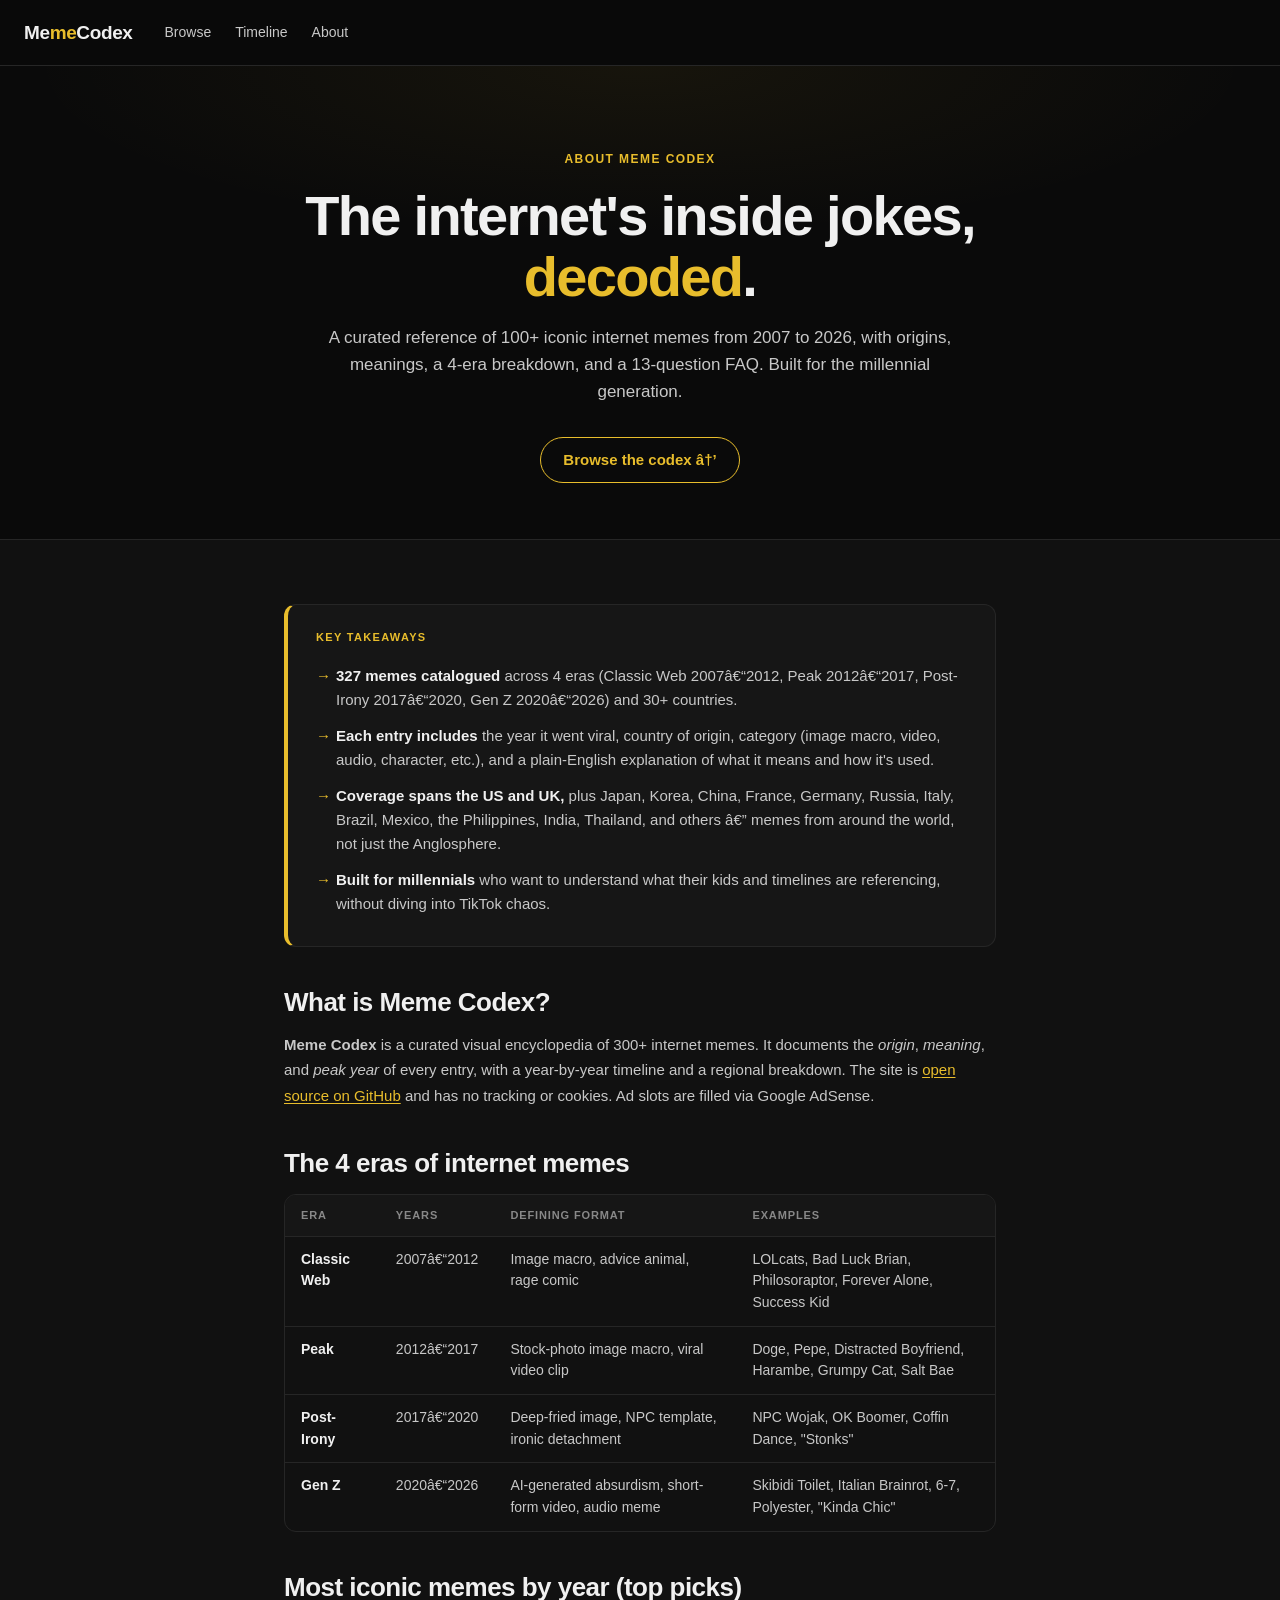
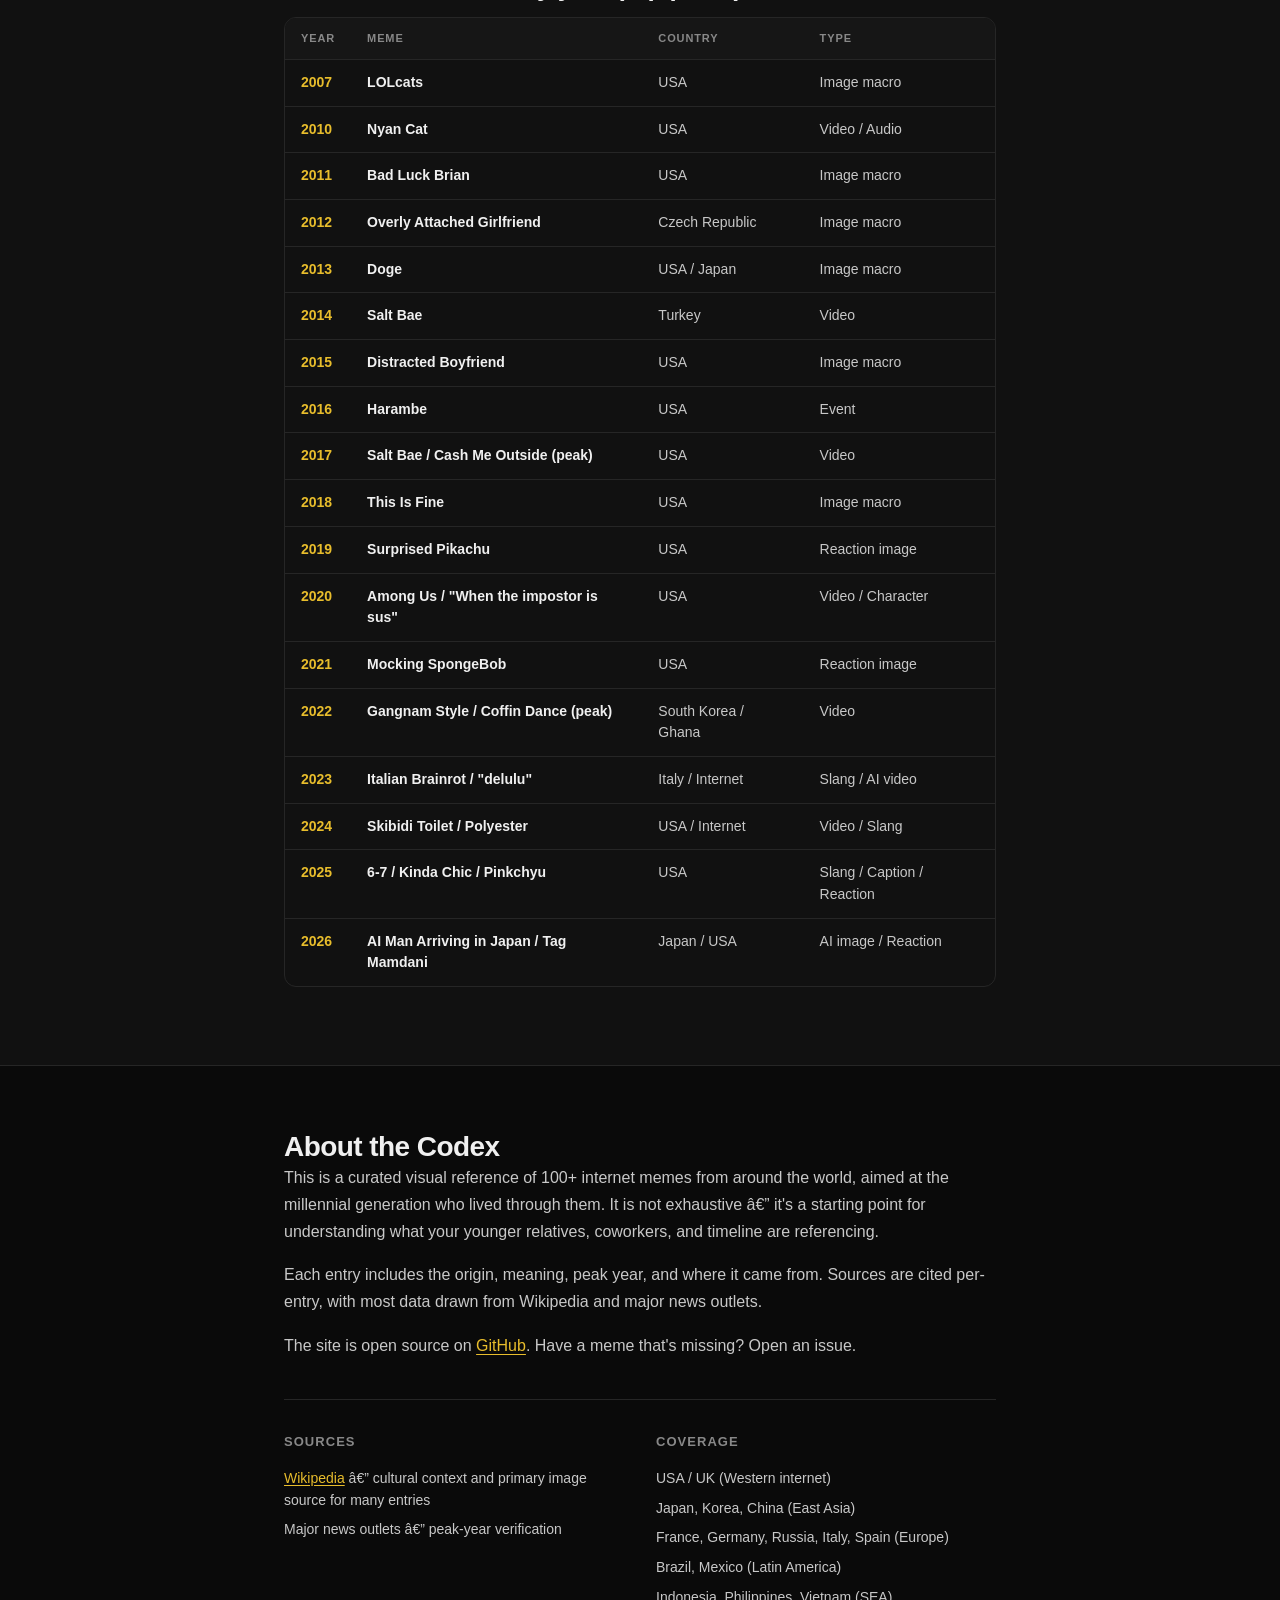
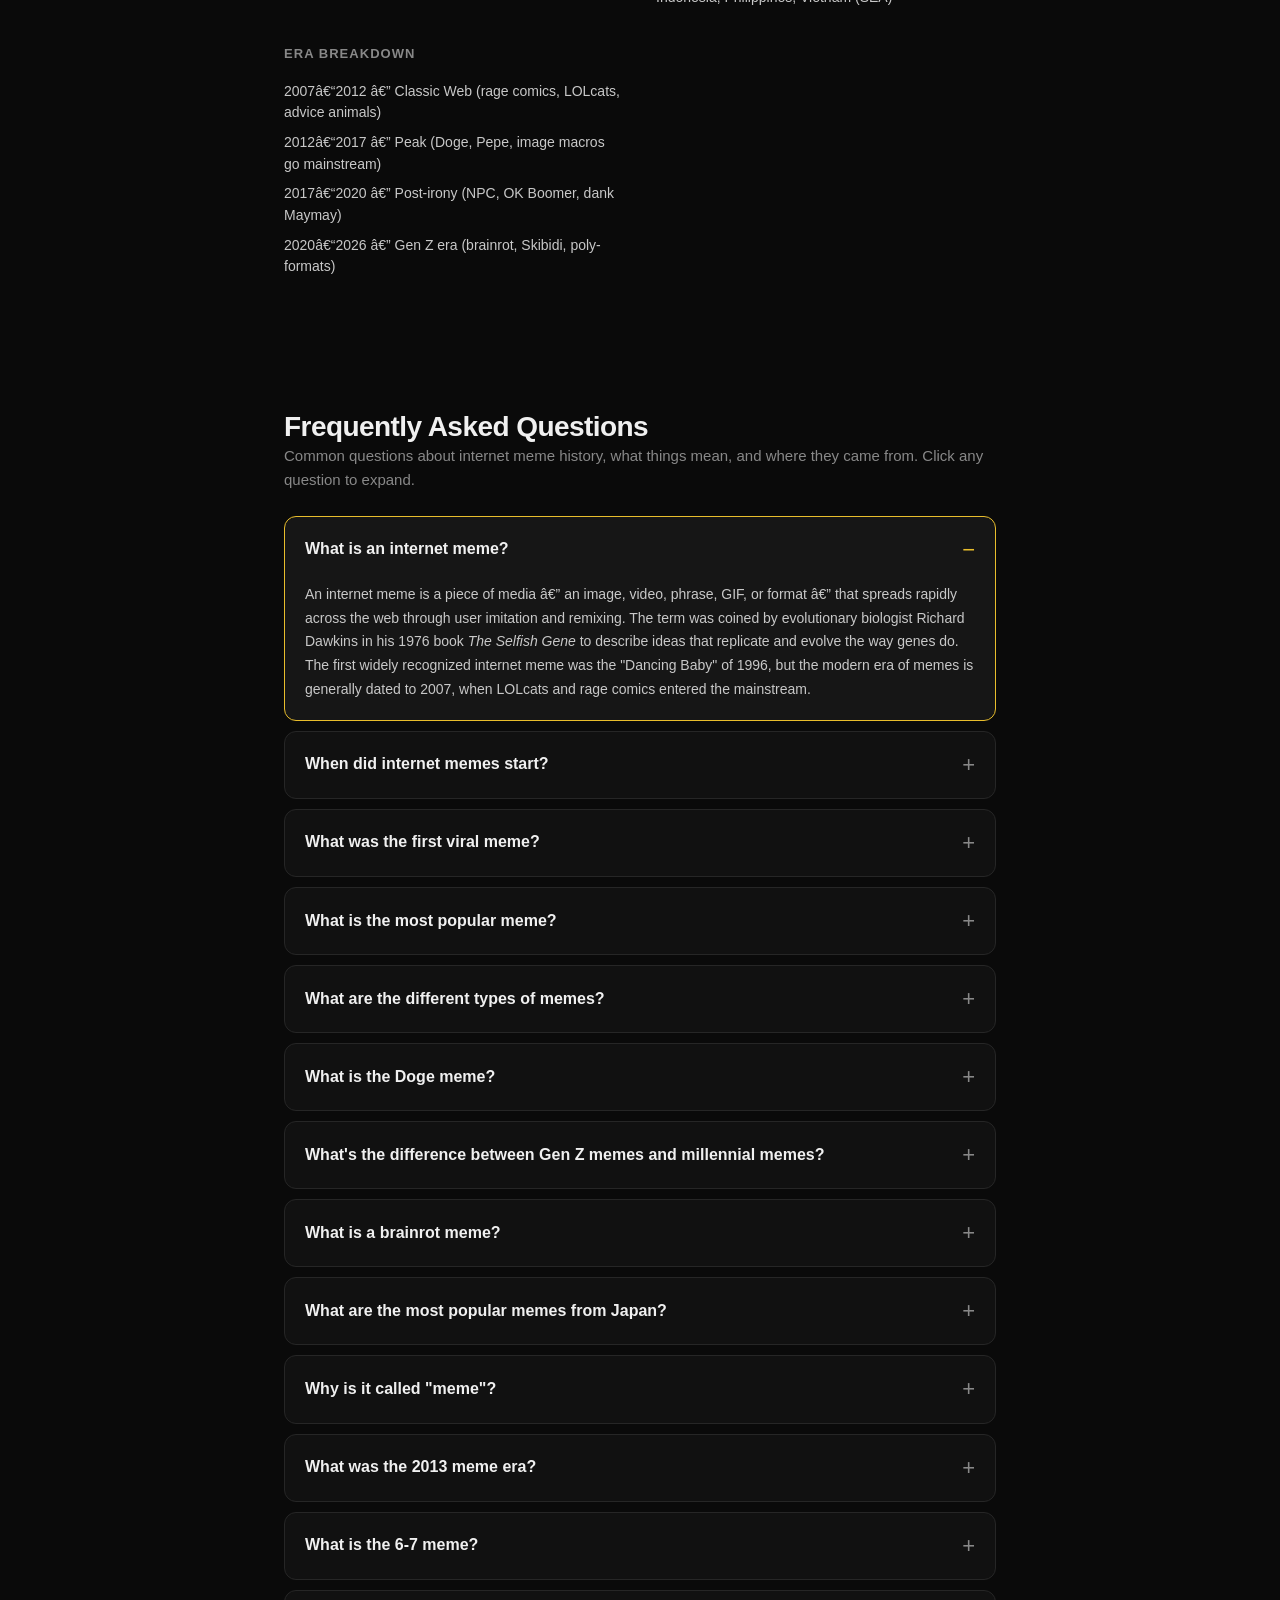
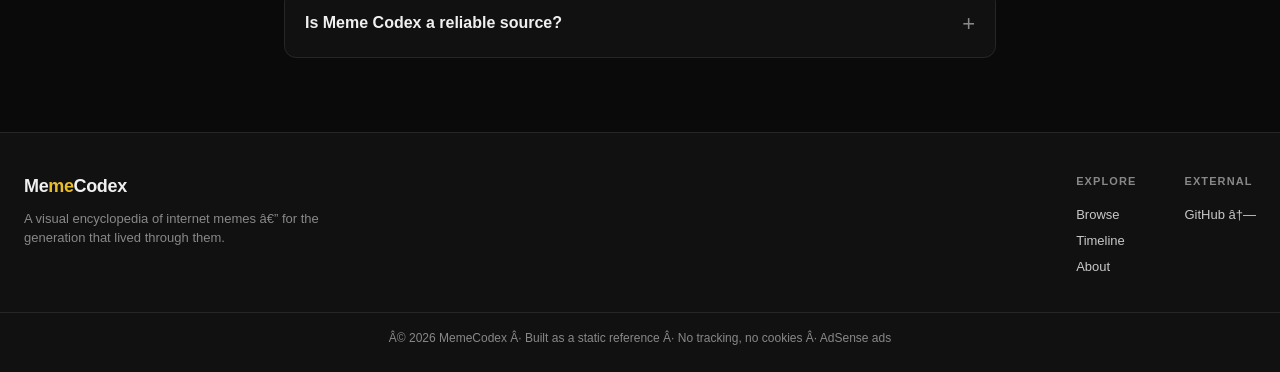
==== about.html @ afa20994 "feat(ads): add AdSense ads.txt and meta tag (pub-7628709998264706); update no-ads copy" ====
﻿<!DOCTYPE html>
<html lang="en">
<head>
  <meta charset="UTF-8">
  <meta name="viewport" content="width=device-width, initial-scale=1.0">
  <title>About Meme Codex â€” Internet Meme Encyclopedia, Sources, Coverage &amp; FAQ</title>
  <meta name="description" content="About Meme Codex: a curated reference of 100+ iconic internet memes from 2007 to 2026, with origins, meanings, a 4-era breakdown, year-by-year timeline, and a 13-question FAQ. Sources, coverage, and editorial process.">
  <meta name="keywords" content="meme encyclopedia, meme codex about, internet meme history, meme sources, meme coverage, list of memes, viral memes timeline">
  <meta name="author" content="Meme Codex">
  <meta name="robots" content="index, follow, max-image-preview:large">
  <meta name="google-adsense-account" content="ca-pub-7628709998264706">
  <link rel="canonical" href="https://getquickfire.com/about.html">
  <meta name="theme-color" content="#0a0a0a">

  <!-- Open Graph -->
  <meta property="og:type" content="article">
  <meta property="og:site_name" content="Meme Codex">
  <meta property="og:title" content="About Meme Codex â€” Internet Meme Encyclopedia">
  <meta property="og:description" content="100+ iconic internet memes from around the world, with origins, meanings, and a timeline from 2007 to 2026.">
  <meta property="og:url" content="https://getquickfire.com/about.html">
  <meta property="og:image" content="https://getquickfire.com/og-image.svg">

  <!-- Twitter Card -->
  <meta name="twitter:card" content="summary_large_image">
  <meta name="twitter:title" content="About Meme Codex â€” Internet Meme Encyclopedia">
  <meta name="twitter:description" content="100+ iconic internet memes, with origins, meanings, and a 4-era timeline. Sources, coverage, FAQ.">
  <meta name="twitter:image" content="https://getquickfire.com/og-image.svg">

  <!-- JSON-LD Schema: FAQPage -->
  <script type="application/ld+json">
  {
    "@context": "https://schema.org",
    "@type": "FAQPage",
    "mainEntity": [
      {
        "@type": "Question",
        "name": "What is an internet meme?",
        "acceptedAnswer": {
          "@type": "Answer",
          "text": "An internet meme is a piece of media â€” an image, video, phrase, GIF, or format â€” that spreads rapidly across the web through user imitation and remixing. The term was coined by evolutionary biologist Richard Dawkins in his 1976 book The Selfish Gene to describe ideas that replicate and evolve the way genes do. The first widely recognized internet meme was the 'Dancing Baby' of 1996, but the modern era of memes is generally dated to 2007, when LOLcats and rage comics entered the mainstream."
        }
      },
      {
        "@type": "Question",
        "name": "When did internet memes start?",
        "acceptedAnswer": {
          "@type": "Answer",
          "text": "Internet memes in their modern form date to 2007, when sites like 4chan, Something Awful, and early Reddit popularized image macros like LOLcats, advice animals, and rage comics. Earlier proto-memes include the 'Dancing Baby' (1996) and the Hampster Dance (1998). The cultural phenomenon grew steadily through the 2010s and exploded with the rise of TikTok in 2020."
        }
      },
      {
        "@type": "Question",
        "name": "What was the first viral meme?",
        "acceptedAnswer": {
          "@type": "Answer",
          "text": "The first widely recognized internet meme was the 'Dancing Baby' (also called 'Baby Cha-Cha'), a 3D-rendered animation of a diaper-clad infant that circulated via email in 1996. The first text-based image macro format to go mainstream was LOLcats in 2007, popularized by the blog I Can Has Cheezburger."
        }
      },
      {
        "@type": "Question",
        "name": "What is the most popular meme?",
        "acceptedAnswer": {
          "@type": "Answer",
          "text": "By most measures, the most popular meme of all time is the Doge meme â€” a Shiba Inu photo overlaid with Comic Sans words like 'wow', 'much', and 'very.' It originated on Tumblr in 2010, became mainstream in 2013, and by 2020 had generated billions of impressions. Other top contenders include Pepe the Frog, Distracted Boyfriend, and Rickroll."
        }
      },
      {
        "@type": "Question",
        "name": "What are the different types of memes?",
        "acceptedAnswer": {
          "@type": "Answer",
          "text": "Memes fall into roughly nine types: image macros (Doge, Distracted Boyfriend), reaction GIFs (used in chat to react), video formats (Harlem Shake, Coffin Dance), audio memes (Rickroll, sound bites), characters (Pepe, Grumpy Cat, Wojak), templates (Expanding Brain, Drake format), events (Harambe, left shark), copypasta (text-only), and slang (delulu, rizz, 6-7)."
        }
      },
      {
        "@type": "Question",
        "name": "What is the Doge meme?",
        "acceptedAnswer": {
          "@type": "Answer",
          "text": "Doge is a meme based on a 2010 photograph of a Shiba Inu dog named Kabosu, captioned with Comic Sans words in broken English like 'wow', 'much amaze', and 'very concern.' The format went viral on Tumblr and Reddit in 2013. In 2013, the Dogecoin cryptocurrency was launched as a parody using the same dog, which itself became a phenomenon."
        }
      },
      {
        "@type": "Question",
        "name": "What's the difference between Gen Z memes and millennial memes?",
        "acceptedAnswer": {
          "@type": "Answer",
          "text": "Millennial memes (2007-2017) typically relied on image macros with text overlays and clear punchlines, like Bad Luck Brian or First World Problems. Gen Z memes (2020-present) lean toward absurdist, self-referential, AI-generated, and audio-driven formats â€” Italian Brainrot, Skibidi Toilet, poly-formats, and slang like '6-7' and 'delulu'. Gen Z memes often work as in-group signals whose meaning is opaque to outsiders."
        }
      },
      {
        "@type": "Question",
        "name": "What is a brainrot meme?",
        "acceptedAnswer": {
          "@type": "Answer",
          "text": "Brainrot is a term from the 2020s describing memes that are deliberately nonsensical, surreal, or absurd â€” like watching content that 'rots your brain.' The genre includes Italian Brainrot (Tralalero Tralala, Bombardino Crocodilo, Ballerina Cappuccina), Skibidi Toilet, and AI-generated characters like Lupa Zalupa. Brainrot is the dominant Gen Z meme aesthetic of 2024-2026."
        }
      },
      {
        "@type": "Question",
        "name": "What are the most popular memes from Japan?",
        "acceptedAnswer": {
          "@type": "Answer",
          "text": "Major Japanese internet memes include the Yakuza Group Photo (a posed 'we just got out of a meeting' stock image used in 4chan edits), Vocaloid clips like Ievan Polkka and Bad Apple, the 'nani sore' / Japanese 'Why?' reaction, the kawaii metal aesthetic (Babymetal), the Nettaigyo / goldfish song, and the Iya sigh. Japan is also where 2ch (2channel) culture originated, which gave the world much of the early meme vocabulary."
        }
      },
      {
        "@type": "Question",
        "name": "Why is it called 'meme'?",
        "acceptedAnswer": {
          "@type": "Answer",
          "text": "The word 'meme' was coined by evolutionary biologist Richard Dawkins in his 1976 book The Selfish Gene. He coined it as a shortening of the Greek word 'mimeme' (meaning 'imitated thing') to describe cultural ideas that replicate and evolve the way genes do. The word was later applied to internet phenomena in the 1990s by Mike Godwin, and entered mainstream usage after 2007."
        }
      },
      {
        "@type": "Question",
        "name": "What was the 2013 meme era?",
        "acceptedAnswer": {
          "@type": "Answer",
          "text": "2013 was a peak year for internet memes, marking the explosion of the Doge meme, the first viral use of Harlem Shake, the rise of Grumpy Cat, and the introduction of Vine. The 'Peak' era (2012-2017) is generally considered the high-water mark of image-macro culture, before TikTok-era video and short-form audio memes took over."
        }
      },
      {
        "@type": "Question",
        "name": "What is the 6-7 meme?",
        "acceptedAnswer": {
          "@type": "Answer",
          "text": "6-7 (also written 'six seven') is a 2025 Gen Z meme that originated from the song 'Doot Doot (6 7)' by rapper Skrilla and was popularized by LaMelo Ball edits. The phrase has no literal meaning â€” it functions as a shibboleth or in-group signal, and was named by Cambridge Dictionary as one of 6,000 new words added in 2025."
        }
      }
    ]
  }
  </script>

  <link rel="icon" type="image/svg+xml" href="data:image/svg+xml;utf8,<svg xmlns='http://www.w3.org/2000/svg' viewBox='0 0 100 100'><rect width='100' height='100' fill='%230a0a0a'/><text x='50' y='65' font-size='60' text-anchor='middle' fill='%23E8BD2C' font-family='system-ui' font-weight='700'>M</text></svg>">
  <link rel="preconnect" href="https://i.kym-cdn.com" crossorigin>
  <link rel="preconnect" href="https://upload.wikimedia.org" crossorigin>
  <link rel="stylesheet" href="style.css">
</head>
<body>

<!-- ============ HEADER ============ -->
<header class="site-header">
  <div class="header-inner">
    <a href="index.html" class="logo" aria-label="Meme Codex home">
      <span>Me<span class="accent">me</span>Codex</span>
    </a>

    <nav class="primary-nav" aria-label="Primary">
      <a href="index.html#grid" class="nav-link">Browse</a>
      <a href="index.html#timeline" class="nav-link">Timeline</a>
      <a href="about.html" class="nav-link">About</a>
    </nav>

    <div class="header-search" style="visibility:hidden">
      <svg class="search-icon" viewBox="0 0 24 24" fill="none" stroke="currentColor" stroke-width="2" stroke-linecap="round" stroke-linejoin="round" aria-hidden="true">
        <circle cx="11" cy="11" r="8"></circle>
        <path d="m21 21-4.34-4.34"></path>
      </svg>
      <input type="search" placeholder="Search 100+ memesâ€¦" disabled aria-label="Search memes">
    </div>
  </div>
</header>

<!-- ============ PAGE HERO ============ -->
<section class="page-hero">
  <div class="section-inner narrow">
    <span class="eyebrow">About Meme Codex</span>
    <h1 class="page-title">The internet's inside jokes, <span class="accent">decoded</span>.</h1>
    <p class="page-sub">A curated reference of 100+ iconic internet memes from 2007 to 2026, with origins, meanings, a 4-era breakdown, and a 13-question FAQ. Built for the millennial generation.</p>
    <a href="index.html" class="page-cta">Browse the codex â†’</a>
  </div>
</section>

<!-- ============ TL;DR ============ -->
<section class="seo-intro">
  <div class="section-inner narrow">
    <div class="tldr-box" role="note" aria-label="Key takeaways">
      <span class="tldr-label">Key Takeaways</span>
      <ul class="tldr-list">
        <li><strong>327 memes catalogued</strong> across 4 eras (Classic Web 2007â€“2012, Peak 2012â€“2017, Post-Irony 2017â€“2020, Gen Z 2020â€“2026) and 30+ countries.</li>
        <li><strong>Each entry includes</strong> the year it went viral, country of origin, category (image macro, video, audio, character, etc.), and a plain-English explanation of what it means and how it's used.</li>
        <li><strong>Coverage spans the US and UK,</strong> plus Japan, Korea, China, France, Germany, Russia, Italy, Brazil, Mexico, the Philippines, India, Thailand, and others â€” memes from around the world, not just the Anglosphere.</li>
        <li><strong>Built for millennials</strong> who want to understand what their kids and timelines are referencing, without diving into TikTok chaos.</li>
      </ul>
    </div>

    <h2 class="seo-h2">What is Meme Codex?</h2>
    <p><strong>Meme Codex</strong> is a curated visual encyclopedia of 300+ internet memes. It documents the <em>origin</em>, <em>meaning</em>, and <em>peak year</em> of every entry, with a year-by-year timeline and a regional breakdown. The site is <a href="https://github.com/zuttohimadakara-art/meme-codex" target="_blank" rel="noopener">open source on GitHub</a> and has no tracking or cookies. Ad slots are filled via Google AdSense.</p>

    <h2 class="seo-h2">The 4 eras of internet memes</h2>
    <div class="era-table-wrap">
    <table class="era-table">
      <thead>
        <tr><th>Era</th><th>Years</th><th>Defining format</th><th>Examples</th></tr>
      </thead>
      <tbody>
        <tr>
          <td><strong>Classic Web</strong></td>
          <td>2007â€“2012</td>
          <td>Image macro, advice animal, rage comic</td>
          <td>LOLcats, Bad Luck Brian, Philosoraptor, Forever Alone, Success Kid</td>
        </tr>
        <tr>
          <td><strong>Peak</strong></td>
          <td>2012â€“2017</td>
          <td>Stock-photo image macro, viral video clip</td>
          <td>Doge, Pepe, Distracted Boyfriend, Harambe, Grumpy Cat, Salt Bae</td>
        </tr>
        <tr>
          <td><strong>Post-Irony</strong></td>
          <td>2017â€“2020</td>
          <td>Deep-fried image, NPC template, ironic detachment</td>
          <td>NPC Wojak, OK Boomer, Coffin Dance, "Stonks"</td>
        </tr>
        <tr>
          <td><strong>Gen Z</strong></td>
          <td>2020â€“2026</td>
          <td>AI-generated absurdism, short-form video, audio meme</td>
          <td>Skibidi Toilet, Italian Brainrot, 6-7, Polyester, "Kinda Chic"</td>
        </tr>
      </tbody>
    </table>
    </div>

    <h2 class="seo-h2">Most iconic memes by year (top picks)</h2>
    <div class="year-table-wrap">
    <table class="year-table">
      <thead>
        <tr><th>Year</th><th>Meme</th><th>Country</th><th>Type</th></tr>
      </thead>
      <tbody>
        <tr><td>2007</td><td>LOLcats</td><td>USA</td><td>Image macro</td></tr>
        <tr><td>2010</td><td>Nyan Cat</td><td>USA</td><td>Video / Audio</td></tr>
        <tr><td>2011</td><td>Bad Luck Brian</td><td>USA</td><td>Image macro</td></tr>
        <tr><td>2012</td><td>Overly Attached Girlfriend</td><td>Czech Republic</td><td>Image macro</td></tr>
        <tr><td>2013</td><td>Doge</td><td>USA / Japan</td><td>Image macro</td></tr>
        <tr><td>2014</td><td>Salt Bae</td><td>Turkey</td><td>Video</td></tr>
        <tr><td>2015</td><td>Distracted Boyfriend</td><td>USA</td><td>Image macro</td></tr>
        <tr><td>2016</td><td>Harambe</td><td>USA</td><td>Event</td></tr>
        <tr><td>2017</td><td>Salt Bae / Cash Me Outside (peak)</td><td>USA</td><td>Video</td></tr>
        <tr><td>2018</td><td>This Is Fine</td><td>USA</td><td>Image macro</td></tr>
        <tr><td>2019</td><td>Surprised Pikachu</td><td>USA</td><td>Reaction image</td></tr>
        <tr><td>2020</td><td>Among Us / "When the impostor is sus"</td><td>USA</td><td>Video / Character</td></tr>
        <tr><td>2021</td><td>Mocking SpongeBob</td><td>USA</td><td>Reaction image</td></tr>
        <tr><td>2022</td><td>Gangnam Style / Coffin Dance (peak)</td><td>South Korea / Ghana</td><td>Video</td></tr>
        <tr><td>2023</td><td>Italian Brainrot / "delulu"</td><td>Italy / Internet</td><td>Slang / AI video</td></tr>
        <tr><td>2024</td><td>Skibidi Toilet / Polyester</td><td>USA / Internet</td><td>Video / Slang</td></tr>
        <tr><td>2025</td><td>6-7 / Kinda Chic / Pinkchyu</td><td>USA</td><td>Slang / Caption / Reaction</td></tr>
        <tr><td>2026</td><td>AI Man Arriving in Japan / Tag Mamdani</td><td>Japan / USA</td><td>AI image / Reaction</td></tr>
      </tbody>
    </table>
    </div>
  </div>
</section>

<!-- ============ ABOUT THE CODEX ============ -->
<section class="about-section" id="about">
  <div class="section-inner narrow">
    <h2 class="section-title">About the Codex</h2>
    <p>This is a curated visual reference of 100+ internet memes from around the world, aimed at the millennial generation who lived through them. It is not exhaustive â€” it's a starting point for understanding what your younger relatives, coworkers, and timeline are referencing.</p>
    <p>Each entry includes the origin, meaning, peak year, and where it came from. Sources are cited per-entry, with most data drawn from Wikipedia and major news outlets.</p>
    <p>The site is open source on <a href="https://github.com/zuttohimadakara-art/meme-codex" target="_blank" rel="noopener">GitHub</a>. Have a meme that's missing? Open an issue.</p>

    <div class="about-credits">
      <div class="credit-block">
        <h3>Sources</h3>
        <ul>
          <li><a href="https://en.wikipedia.org" target="_blank" rel="noopener">Wikipedia</a> â€” cultural context and primary image source for many entries</li>
          <li>Major news outlets â€” peak-year verification</li>
        </ul>
      </div>
      <div class="credit-block">
        <h3>Coverage</h3>
        <ul>
          <li>USA / UK (Western internet)</li>
          <li>Japan, Korea, China (East Asia)</li>
          <li>France, Germany, Russia, Italy, Spain (Europe)</li>
          <li>Brazil, Mexico (Latin America)</li>
          <li>Indonesia, Philippines, Vietnam (SEA)</li>
        </ul>
      </div>
      <div class="credit-block">
        <h3>Era breakdown</h3>
        <ul>
          <li>2007â€“2012 â€” Classic Web (rage comics, LOLcats, advice animals)</li>
          <li>2012â€“2017 â€” Peak (Doge, Pepe, image macros go mainstream)</li>
          <li>2017â€“2020 â€” Post-irony (NPC, OK Boomer, dank Maymay)</li>
          <li>2020â€“2026 â€” Gen Z era (brainrot, Skibidi, poly-formats)</li>
        </ul>
      </div>
    </div>
  </div>
</section>

<!-- ============ FAQ (visible) ============ -->
<section class="faq-section" id="faq" aria-labelledby="faqTitle">
  <div class="section-inner narrow">
    <h2 class="section-title" id="faqTitle">Frequently Asked Questions</h2>
    <p class="faq-intro">Common questions about internet meme history, what things mean, and where they came from. Click any question to expand.</p>

    <details class="faq-item" open>
      <summary>What is an internet meme?</summary>
      <p>An internet meme is a piece of media â€” an image, video, phrase, GIF, or format â€” that spreads rapidly across the web through user imitation and remixing. The term was coined by evolutionary biologist Richard Dawkins in his 1976 book <em>The Selfish Gene</em> to describe ideas that replicate and evolve the way genes do. The first widely recognized internet meme was the "Dancing Baby" of 1996, but the modern era of memes is generally dated to 2007, when LOLcats and rage comics entered the mainstream.</p>
    </details>

    <details class="faq-item">
      <summary>When did internet memes start?</summary>
      <p>Internet memes in their modern form date to 2007, when sites like 4chan, Something Awful, and early Reddit popularized image macros like LOLcats, advice animals, and rage comics. Earlier proto-memes include the "Dancing Baby" (1996) and the Hampster Dance (1998). The cultural phenomenon grew steadily through the 2010s and exploded with the rise of TikTok in 2020.</p>
    </details>

    <details class="faq-item">
      <summary>What was the first viral meme?</summary>
      <p>The first widely recognized internet meme was the "Dancing Baby" (also called "Baby Cha-Cha"), a 3D-rendered animation of a diaper-clad infant that circulated via email in 1996. The first text-based image macro format to go mainstream was LOLcats in 2007, popularized by the blog I Can Has Cheezburger.</p>
    </details>

    <details class="faq-item">
      <summary>What is the most popular meme?</summary>
      <p>By most measures, the most popular meme of all time is the Doge meme â€” a Shiba Inu photo overlaid with Comic Sans words like "wow", "much", and "very." It originated on Tumblr in 2010, became mainstream in 2013, and by 2020 had generated billions of impressions. Other top contenders include Pepe the Frog, Distracted Boyfriend, and Rickroll.</p>
    </details>

    <details class="faq-item">
      <summary>What are the different types of memes?</summary>
      <p>Memes fall into roughly nine types: <strong>image macros</strong> (Doge, Distracted Boyfriend), <strong>reaction GIFs</strong> (used in chat to react), <strong>video formats</strong> (Harlem Shake, Coffin Dance), <strong>audio memes</strong> (Rickroll, sound bites), <strong>characters</strong> (Pepe, Grumpy Cat, Wojak), <strong>templates</strong> (Expanding Brain, Drake format), <strong>events</strong> (Harambe, left shark), <strong>copypasta</strong> (text-only), and <strong>slang</strong> (delulu, rizz, 6-7).</p>
    </details>

    <details class="faq-item">
      <summary>What is the Doge meme?</summary>
      <p>Doge is a meme based on a 2010 photograph of a Shiba Inu dog named Kabosu, captioned with Comic Sans words in broken English like "wow", "much amaze", and "very concern." The format went viral on Tumblr and Reddit in 2013. In 2013, the Dogecoin cryptocurrency was launched as a parody using the same dog, which itself became a phenomenon.</p>
    </details>

    <details class="faq-item">
      <summary>What's the difference between Gen Z memes and millennial memes?</summary>
      <p>Millennial memes (2007â€“2017) typically relied on image macros with text overlays and clear punchlines, like Bad Luck Brian or First World Problems. Gen Z memes (2020â€“present) lean toward absurdist, self-referential, AI-generated, and audio-driven formats â€” Italian Brainrot, Skibidi Toilet, poly-formats, and slang like "6-7" and "delulu". Gen Z memes often work as in-group signals whose meaning is opaque to outsiders.</p>
    </details>

    <details class="faq-item">
      <summary>What is a brainrot meme?</summary>
      <p>Brainrot is a term from the 2020s describing memes that are deliberately nonsensical, surreal, or absurd â€” like watching content that "rots your brain." The genre includes Italian Brainrot (Tralalero Tralala, Bombardino Crocodilo, Ballerina Cappuccina), Skibidi Toilet, and AI-generated characters like Lupa Zalupa. Brainrot is the dominant Gen Z meme aesthetic of 2024â€“2026.</p>
    </details>

    <details class="faq-item">
      <summary>What are the most popular memes from Japan?</summary>
      <p>Major Japanese internet memes include the <strong>Yakuza Group Photo</strong> (a posed "we just got out of a meeting" stock image used in 4chan edits), Vocaloid clips like <em>Ievan Polkka</em> and <em>Bad Apple</em>, the "nani sore" / Japanese "Why?" reaction, the kawaii metal aesthetic (Babymetal), the Nettaigyo / goldfish song, and the Iya sigh. Japan is also where 2ch (2channel) culture originated, which gave the world much of the early meme vocabulary.</p>
    </details>

    <details class="faq-item">
      <summary>Why is it called "meme"?</summary>
      <p>The word "meme" was coined by evolutionary biologist Richard Dawkins in his 1976 book <em>The Selfish Gene</em>. He coined it as a shortening of the Greek word "mimeme" (meaning "imitated thing") to describe cultural ideas that replicate and evolve the way genes do. The word was later applied to internet phenomena in the 1990s by Mike Godwin, and entered mainstream usage after 2007.</p>
    </details>

    <details class="faq-item">
      <summary>What was the 2013 meme era?</summary>
      <p>2013 was a peak year for internet memes, marking the explosion of the Doge meme, the first viral use of Harlem Shake, the rise of Grumpy Cat, and the introduction of Vine. The "Peak" era (2012â€“2017) is generally considered the high-water mark of image-macro culture, before TikTok-era video and short-form audio memes took over.</p>
    </details>

    <details class="faq-item">
      <summary>What is the 6-7 meme?</summary>
      <p>6-7 (also written "six seven") is a 2025 Gen Z meme that originated from the song "Doot Doot (6 7)" by rapper Skrilla and was popularized by LaMelo Ball edits. The phrase has no literal meaning â€” it functions as a shibboleth or in-group signal, and was named by Cambridge Dictionary as one of 6,000 new words added in 2025.</p>
    </details>

    <details class="faq-item">
      <summary>Is Meme Codex a reliable source?</summary>
      <p>All entries on Meme Codex cite Wikipedia as the primary source for image URLs, origin dates, and core facts. Coverage is curated for millennial audiences, with international memes (Japan, Korea, China, France, Germany, Russia, Latin America) added in addition to the standard US/UK canon. The site is open source on GitHub and accepts contributions.</p>
    </details>
  </div>
</section>

<!-- ============ FOOTER ============ -->
<footer class="site-footer">
  <div class="footer-inner">
    <div class="footer-brand">
      <div class="logo">Me<span class="accent">me</span>Codex</div>
      <p>A visual encyclopedia of internet memes â€” for the generation that lived through them.</p>
    </div>
    <div class="footer-cols">
      <div>
        <h4>Explore</h4>
        <ul>
          <li><a href="index.html#grid">Browse</a></li>
          <li><a href="index.html#timeline">Timeline</a></li>
          <li><a href="about.html">About</a></li>
        </ul>
      </div>
      <div>
        <h4>External</h4>
        <ul>
          <li><a href="https://github.com/zuttohimadakara-art/meme-codex" target="_blank" rel="noopener">GitHub â†—</a></li>
        </ul>
      </div>
    </div>
  </div>
  <div class="footer-base">
    <span>Â© 2026 MemeCodex Â· Built as a static reference Â· No tracking, no cookies Â· AdSense ads</span>
  </div>
</footer>

</body>
</html>
---- style.css ----
﻿/* ============================================================
   Meme Codex â€” Visual Encyclopedia
   Aesthetic: dark + yellow accent, inspired by StillsLab.
   Audience: millennials. Plain reading. No chaos.
   ============================================================ */

:root {
  --bg: #0a0a0a;
  --bg-1: #111111;
  --bg-2: #161616;
  --bg-3: #1c1c1c;
  --bg-hover: #222222;
  --border: #262626;
  --border-2: #2e2e2e;
  --border-strong: #3a3a3a;
  --fg: #f0f0f0;
  --fg-1: #c8c8c8;
  --fg-2: #888888;
  --fg-3: #5a5a5a;
  --accent: #E8BD2C;
  --accent-dim: #b89522;
  --accent-soft: rgba(232, 189, 44, 0.12);
  --red: #ef4444;
  --green: #22c55e;
  --shadow-lg: 0 12px 40px rgba(0, 0, 0, 0.6);
  --shadow-md: 0 4px 16px rgba(0, 0, 0, 0.4);
  --radius: 12px;
  --radius-sm: 8px;
  --max-w: 1400px;
  --ease: cubic-bezier(0.4, 0, 0.2, 1);
}

* { box-sizing: border-box; margin: 0; padding: 0; }

html { scroll-behavior: smooth; }

body {
  background: var(--bg);
  color: var(--fg);
  font-family: -apple-system, BlinkMacSystemFont, 'Segoe UI', 'Inter', 'Helvetica Neue', Arial, sans-serif;
  font-size: 15px;
  line-height: 1.55;
  -webkit-font-smoothing: antialiased;
  -moz-osx-font-smoothing: grayscale;
  min-height: 100vh;
  overflow-x: hidden;
}

a { color: inherit; text-decoration: none; transition: color 0.15s var(--ease); }
a:hover { color: var(--accent); }
button { font: inherit; cursor: pointer; border: 0; background: transparent; color: inherit; }
img { max-width: 100%; display: block; }

::selection { background: var(--accent); color: #000; }

.accent { color: var(--accent); }

/* ============================================================
   Header
   ============================================================ */
.site-header {
  position: sticky;
  top: 0;
  z-index: 100;
  background: rgba(10, 10, 10, 0.85);
  backdrop-filter: blur(12px);
  -webkit-backdrop-filter: blur(12px);
  border-bottom: 1px solid var(--border);
}

.header-inner {
  max-width: var(--max-w);
  margin: 0 auto;
  padding: 14px 24px;
  display: grid;
  grid-template-columns: auto auto 1fr;
  align-items: center;
  gap: 32px;
}

.logo {
  font-size: 19px;
  font-weight: 800;
  letter-spacing: -0.02em;
  white-space: nowrap;
}

.logo .accent { color: var(--accent); }

.primary-nav {
  display: flex;
  gap: 24px;
  align-items: center;
}

.nav-link {
  font-size: 14px;
  color: var(--fg-1);
  font-weight: 500;
  padding: 6px 0;
  position: relative;
}

.nav-link:hover { color: var(--fg); }

.header-search {
  position: relative;
  max-width: 360px;
  width: 100%;
  justify-self: end;
  display: flex;
  align-items: center;
  gap: 8px;
  background: var(--bg-1);
  border: 1px solid var(--border);
  border-radius: 999px;
  padding: 8px 16px;
  transition: border-color 0.15s var(--ease);
}

.header-search:focus-within {
  border-color: var(--accent);
}

.search-icon {
  width: 16px;
  height: 16px;
  color: var(--fg-2);
  flex-shrink: 0;
}

#searchInput {
  flex: 1;
  background: transparent;
  border: 0;
  outline: 0;
  color: var(--fg);
  font-size: 14px;
  min-width: 0;
}

#searchInput::placeholder { color: var(--fg-3); }

@media (max-width: 768px) {
  .header-inner {
    grid-template-columns: auto 1fr;
    grid-template-rows: auto auto;
    gap: 12px;
    padding: 12px 16px;
  }
  .primary-nav {
    grid-column: 1 / -1;
    grid-row: 2;
    gap: 16px;
    overflow-x: auto;
  }
  .header-search {
    grid-column: 2;
    grid-row: 1;
    max-width: 100%;
  }
  .nav-link { font-size: 13px; }
}

/* ============================================================
   Hero
   ============================================================ */
.hero {
  border-bottom: 1px solid var(--border);
  padding: 80px 24px 60px;
  background:
    radial-gradient(ellipse 80% 60% at 50% 0%, rgba(232, 189, 44, 0.06) 0%, transparent 60%),
    var(--bg);
}

.hero-inner {
  max-width: var(--max-w);
  margin: 0 auto;
  text-align: center;
}

.eyebrow {
  display: inline-block;
  font-size: 12px;
  font-weight: 600;
  letter-spacing: 0.12em;
  text-transform: uppercase;
  color: var(--accent);
  margin-bottom: 16px;
}

.hero-title {
  font-size: clamp(36px, 6vw, 64px);
  font-weight: 800;
  letter-spacing: -0.03em;
  line-height: 1.05;
  margin-bottom: 20px;
}

.hero-sub {
  max-width: 640px;
  margin: 0 auto 40px;
  font-size: 17px;
  color: var(--fg-1);
  line-height: 1.6;
}

.hero-stats {
  display: flex;
  gap: 48px;
  justify-content: center;
  flex-wrap: wrap;
}

.stat {
  display: flex;
  flex-direction: column;
  align-items: center;
  gap: 4px;
}

.stat-num {
  font-size: 28px;
  font-weight: 700;
  color: var(--fg);
  letter-spacing: -0.02em;
}

.stat-label {
  font-size: 12px;
  text-transform: uppercase;
  letter-spacing: 0.1em;
  color: var(--fg-2);
}

@media (max-width: 600px) {
  .hero { padding: 48px 16px 40px; }
  .hero-stats { gap: 24px; }
  .stat-num { font-size: 22px; }
}

/* ============================================================
   Section heads
   ============================================================ */
.section-inner {
  max-width: var(--max-w);
  margin: 0 auto;
  padding: 0 24px;
}

.section-inner.narrow {
  max-width: 760px;
}

.section-head {
  display: flex;
  align-items: baseline;
  gap: 16px;
  justify-content: space-between;
  flex-wrap: wrap;
  margin-bottom: 24px;
}

.section-title {
  font-size: clamp(22px, 3vw, 28px);
  font-weight: 700;
  letter-spacing: -0.02em;
  line-height: 1.2;
}

.section-sub {
  font-size: 13px;
  color: var(--fg-2);
  text-transform: uppercase;
  letter-spacing: 0.08em;
}

/* ============================================================
   Featured
   ============================================================ */
.featured-section {
  padding: 56px 0;
  border-bottom: 1px solid var(--border);
}

.featured-grid {
  display: grid;
  grid-template-columns: repeat(auto-fill, minmax(280px, 1fr));
  gap: 16px;
}

.featured-card {
  position: relative;
  aspect-ratio: 16 / 9;
  border-radius: var(--radius);
  overflow: hidden;
  background: var(--bg-1);
  border: 1px solid var(--border);
  transition: transform 0.3s var(--ease), border-color 0.2s var(--ease);
  cursor: pointer;
}

.featured-card:hover {
  transform: translateY(-2px);
  border-color: var(--accent);
}

.featured-card img {
  width: 100%;
  height: 100%;
  object-fit: cover;
  background: linear-gradient(135deg, var(--bg-2), var(--bg-3));
}

.featured-card .gradient {
  position: absolute;
  inset: 0;
  background: linear-gradient(to top, rgba(0,0,0,0.85) 0%, rgba(0,0,0,0.1) 60%, transparent 100%);
  pointer-events: none;
}

.featured-card .info {
  position: absolute;
  left: 0;
  right: 0;
  bottom: 0;
  padding: 20px;
  z-index: 1;
}

.featured-card .info h3 {
  font-size: 18px;
  font-weight: 700;
  margin-bottom: 4px;
  letter-spacing: -0.01em;
}

.featured-card .info p {
  font-size: 12px;
  color: var(--fg-1);
}

.featured-card .badge {
  position: absolute;
  top: 12px;
  left: 12px;
  background: var(--accent);
  color: #000;
  font-size: 10px;
  font-weight: 700;
  text-transform: uppercase;
  letter-spacing: 0.08em;
  padding: 4px 8px;
  border-radius: 4px;
  z-index: 2;
}

/* ============================================================
   Filter bar
   ============================================================ */
.filter-bar {
  position: sticky;
  top: 57px;
  z-index: 50;
  background: rgba(10, 10, 10, 0.95);
  backdrop-filter: blur(12px);
  -webkit-backdrop-filter: blur(12px);
  border-bottom: 1px solid var(--border);
  padding: 16px 0;
}

.filter-row {
  display: flex;
  align-items: center;
  justify-content: space-between;
  gap: 12px;
  margin-bottom: 16px;
}

.filter-row .section-title {
  font-size: 20px;
}

.result-count {
  font-size: 13px;
  color: var(--fg-2);
  font-variant-numeric: tabular-nums;
}

.result-count span {
  color: var(--fg);
  font-weight: 600;
}

.filter-group {
  display: flex;
  align-items: center;
  gap: 8px;
  margin-bottom: 10px;
  flex-wrap: wrap;
}

.filter-group:last-child { margin-bottom: 0; }

.filter-label {
  font-size: 11px;
  text-transform: uppercase;
  letter-spacing: 0.1em;
  color: var(--fg-2);
  font-weight: 600;
  min-width: 56px;
  flex-shrink: 0;
}

.chip {
  font-size: 12px;
  padding: 5px 12px;
  border-radius: 999px;
  background: var(--bg-2);
  color: var(--fg-1);
  border: 1px solid var(--border);
  transition: all 0.15s var(--ease);
  white-space: nowrap;
  font-weight: 500;
}

.chip:hover {
  background: var(--bg-3);
  border-color: var(--border-2);
  color: var(--fg);
}

.chip.active {
  background: var(--accent);
  color: #000;
  border-color: var(--accent);
  font-weight: 600;
}

@media (max-width: 768px) {
  .filter-bar { top: 100px; padding: 12px 0; }
  .filter-group {
    overflow-x: auto;
    flex-wrap: nowrap;
    padding-bottom: 4px;
  }
  .filter-label { display: none; }
}

/* ============================================================
   Grid
   ============================================================ */
.grid-section {
  padding: 32px 0 80px;
}

.meme-grid {
  display: grid;
  grid-template-columns: repeat(auto-fill, minmax(220px, 1fr));
  gap: 16px;
}

.meme-card {
  display: flex;
  flex-direction: column;
  gap: 10px;
  cursor: pointer;
  transition: transform 0.25s var(--ease);
}

.meme-card:hover {
  transform: translateY(-3px);
}

.meme-thumb {
  position: relative;
  aspect-ratio: 1 / 1;
  border-radius: var(--radius);
  overflow: hidden;
  background: var(--bg-1);
  border: 1px solid var(--border);
  transition: border-color 0.2s var(--ease);
}

.meme-card:hover .meme-thumb {
  border-color: var(--accent);
}

.meme-thumb img {
  width: 100%;
  height: 100%;
  object-fit: cover;
  background: linear-gradient(135deg, var(--bg-2), var(--bg-3));
}

.meme-thumb .year-badge {
  position: absolute;
  top: 8px;
  left: 8px;
  background: rgba(0, 0, 0, 0.78);
  backdrop-filter: blur(6px);
  -webkit-backdrop-filter: blur(6px);
  color: var(--fg);
  font-size: 11px;
  font-weight: 600;
  padding: 3px 7px;
  border-radius: 4px;
  font-variant-numeric: tabular-nums;
  z-index: 2;
}

.meme-thumb .type-tag {
  position: absolute;
  top: 8px;
  right: 8px;
  background: rgba(232, 189, 44, 0.9);
  color: #000;
  font-size: 10px;
  font-weight: 700;
  padding: 3px 7px;
  border-radius: 4px;
  text-transform: uppercase;
  letter-spacing: 0.04em;
  opacity: 0;
  transform: translateY(-4px);
  transition: all 0.2s var(--ease);
  z-index: 2;
}

.meme-card:hover .type-tag {
  opacity: 1;
  transform: translateY(0);
}

.meme-meta {
  padding: 0 2px;
  display: flex;
  flex-direction: column;
  gap: 2px;
}

.meme-name {
  font-size: 14px;
  font-weight: 600;
  line-height: 1.3;
  letter-spacing: -0.01em;
  color: var(--fg);
}

.meme-card:hover .meme-name { color: var(--accent); }

.meme-sub {
  font-size: 12px;
  color: var(--fg-2);
  line-height: 1.4;
  display: -webkit-box;
  -webkit-line-clamp: 2;
  line-clamp: 2;
  -webkit-box-orient: vertical;
  overflow: hidden;
}

/* ============================================================
   Empty state
   ============================================================ */
.empty-state {
  padding: 80px 24px;
  text-align: center;
}

.empty-title {
  font-size: 18px;
  font-weight: 600;
  margin-bottom: 8px;
}

.empty-sub {
  font-size: 14px;
  color: var(--fg-2);
}

.link-btn {
  color: var(--accent);
  text-decoration: underline;
  text-underline-offset: 2px;
}

/* ============================================================
   Timeline
   ============================================================ */
.timeline-section {
  padding: 64px 0;
  border-top: 1px solid var(--border);
  border-bottom: 1px solid var(--border);
  background: var(--bg-1);
}

.timeline {
  position: relative;
  display: grid;
  grid-template-columns: repeat(20, 1fr);
  gap: 4px;
  height: 200px;
  padding: 30px 0 30px;
  align-items: end;
}

.timeline-bar {
  position: relative;
  background: var(--bg-3);
  border-radius: 4px 4px 0 0;
  min-height: 4px;
  cursor: pointer;
  transition: background 0.2s var(--ease);
  display: flex;
  flex-direction: column;
  justify-content: flex-end;
  align-items: center;
}

.timeline-bar:hover {
  background: var(--accent);
}

.timeline-bar .year-label {
  position: absolute;
  top: -22px;
  font-size: 11px;
  color: var(--fg-2);
  font-weight: 600;
  font-variant-numeric: tabular-nums;
}

.timeline-bar:hover .year-label { color: var(--accent); }

.timeline-bar .count {
  position: absolute;
  bottom: -22px;
  font-size: 11px;
  color: var(--fg-2);
  font-weight: 700;
}

.timeline-bar:hover .count { color: var(--accent); }

@media (max-width: 768px) {
  .timeline {
    grid-template-columns: repeat(20, 1fr);
    overflow-x: auto;
  }
}

/* ============================================================
   About
   ============================================================ */
.about-section {
  padding: 64px 0;
}

.about-section p {
  font-size: 16px;
  line-height: 1.7;
  color: var(--fg-1);
  margin-bottom: 16px;
}

.about-section p a {
  color: var(--accent);
  text-decoration: underline;
  text-underline-offset: 3px;
}

.about-credits {
  display: grid;
  grid-template-columns: repeat(auto-fit, minmax(220px, 1fr));
  gap: 32px;
  margin-top: 40px;
  padding-top: 32px;
  border-top: 1px solid var(--border);
}

.credit-block h3 {
  font-size: 13px;
  text-transform: uppercase;
  letter-spacing: 0.08em;
  color: var(--fg-2);
  margin-bottom: 12px;
}

.credit-block ul {
  list-style: none;
}

.credit-block li {
  font-size: 14px;
  color: var(--fg-1);
  padding: 4px 0;
}

.credit-block a {
  color: var(--accent);
  text-decoration: underline;
  text-underline-offset: 2px;
}

/* ============================================================
   Footer
   ============================================================ */
.site-footer {
  border-top: 1px solid var(--border);
  padding: 40px 0 24px;
  background: var(--bg-1);
}

.footer-inner {
  max-width: var(--max-w);
  margin: 0 auto;
  padding: 0 24px;
  display: flex;
  justify-content: space-between;
  align-items: flex-start;
  gap: 48px;
  flex-wrap: wrap;
}

.footer-brand {
  max-width: 320px;
}

.footer-brand .logo {
  font-size: 18px;
  font-weight: 800;
  margin-bottom: 8px;
}

.footer-brand p {
  font-size: 13px;
  color: var(--fg-2);
  line-height: 1.5;
}

.footer-cols {
  display: flex;
  gap: 48px;
}

.footer-cols h4 {
  font-size: 11px;
  text-transform: uppercase;
  letter-spacing: 0.1em;
  color: var(--fg-2);
  margin-bottom: 12px;
}

.footer-cols ul {
  list-style: none;
}

.footer-cols li {
  font-size: 13px;
  padding: 3px 0;
}

.footer-cols a {
  color: var(--fg-1);
}

.footer-cols a:hover { color: var(--accent); }

.footer-base {
  max-width: var(--max-w);
  margin: 32px auto 0;
  padding: 16px 24px 0;
  border-top: 1px solid var(--border);
  font-size: 12px;
  color: var(--fg-2);
  text-align: center;
}

/* ============================================================
   Modal
   ============================================================ */
.modal-backdrop {
  position: fixed;
  inset: 0;
  background: rgba(0, 0, 0, 0.78);
  backdrop-filter: blur(8px);
  -webkit-backdrop-filter: blur(8px);
  z-index: 200;
  display: flex;
  align-items: center;
  justify-content: center;
  padding: 24px;
  animation: fadeIn 0.2s var(--ease);
}

/* HTML `hidden` attribute must beat `display: flex` above, otherwise the modal
   never actually closes when JS sets element.hidden = true. */
.modal-backdrop[hidden] {
  display: none;
}

@keyframes fadeIn {
  from { opacity: 0; }
  to { opacity: 1; }
}

.modal {
  position: relative;
  max-width: 920px;
  width: 100%;
  max-height: 90vh;
  background: var(--bg-1);
  border: 1px solid var(--border-strong);
  border-radius: var(--radius);
  display: grid;
  grid-template-columns: 1.1fr 1fr;
  overflow: hidden;
  box-shadow: var(--shadow-lg);
  animation: slideUp 0.3s var(--ease);
}

@keyframes slideUp {
  from { transform: translateY(20px); opacity: 0; }
  to { transform: translateY(0); opacity: 1; }
}

.modal-close {
  position: absolute;
  top: 16px;
  right: 16px;
  width: 44px;
  height: 44px;
  background: rgba(0, 0, 0, 0.85);
  backdrop-filter: blur(8px);
  -webkit-backdrop-filter: blur(8px);
  color: var(--fg);
  border: 1px solid var(--border-strong);
  border-radius: 50%;
  z-index: 20;
  display: flex;
  flex-direction: column;
  align-items: center;
  justify-content: center;
  gap: 0;
  padding: 0;
  transition: background 0.15s var(--ease), transform 0.15s var(--ease), border-color 0.15s var(--ease);
  cursor: pointer;
  pointer-events: auto;
}

.modal-close:hover {
  background: var(--accent);
  color: #000;
  border-color: var(--accent);
  transform: scale(1.05);
}

.close-x {
  font-size: 22px;
  line-height: 1;
  margin-top: -2px;
}

.close-hint {
  font-size: 9px;
  font-weight: 600;
  letter-spacing: 0.05em;
  text-transform: uppercase;
  margin-top: -1px;
  opacity: 0.75;
}

.modal-media {
  position: relative;
  background: linear-gradient(135deg, var(--bg-2), var(--bg-3));
  min-height: 300px;
  display: flex;
  align-items: center;
  justify-content: center;
  overflow: hidden;
}

.modal-media img {
  max-width: 100%;
  max-height: 100%;
  object-fit: contain;
  width: 100%;
  height: 100%;
}

.modal-body {
  padding: 32px;
  overflow-y: auto;
  max-height: 90vh;
}

.modal-meta {
  display: flex;
  gap: 8px;
  flex-wrap: wrap;
  margin-bottom: 14px;
}

.modal-meta .pill {
  font-size: 11px;
  padding: 4px 10px;
  border-radius: 4px;
  background: var(--bg-2);
  border: 1px solid var(--border);
  color: var(--fg-1);
  font-weight: 500;
  text-transform: uppercase;
  letter-spacing: 0.04em;
}

.modal-meta .pill.year {
  background: var(--accent);
  color: #000;
  border-color: var(--accent);
  font-weight: 700;
}

.modal-title {
  font-size: 28px;
  font-weight: 800;
  letter-spacing: -0.02em;
  line-height: 1.15;
  margin-bottom: 8px;
}

.modal-desc {
  font-size: 14px;
  color: var(--fg-1);
  font-style: italic;
  margin-bottom: 24px;
  line-height: 1.5;
}

.modal-section {
  margin-bottom: 20px;
}

.modal-section h3 {
  font-size: 11px;
  text-transform: uppercase;
  letter-spacing: 0.1em;
  color: var(--fg-2);
  font-weight: 700;
  margin-bottom: 6px;
}

.modal-section p {
  font-size: 14px;
  color: var(--fg-1);
  line-height: 1.6;
}

.empty-msg {
  color: var(--fg-3);
  font-style: italic;
  font-size: 13px;
}

.modal-tags {
  display: flex;
  flex-wrap: wrap;
  gap: 6px;
  margin-top: 24px;
  padding-top: 20px;
  border-top: 1px solid var(--border);
}

.modal-tag {
  font-size: 11px;
  padding: 3px 9px;
  border-radius: 999px;
  background: var(--bg-2);
  color: var(--fg-2);
}

.modal-foot {
  margin-top: 20px;
  padding-top: 16px;
  border-top: 1px solid var(--border);
  display: flex;
  align-items: center;
  justify-content: space-between;
  gap: 16px;
  flex-wrap: wrap;
}

.modal-source {
  font-size: 12px;
  color: var(--accent);
  text-decoration: underline;
  text-underline-offset: 2px;
}

.modal-foot-close {
  font-size: 13px;
  font-weight: 600;
  padding: 8px 18px;
  border-radius: 999px;
  background: var(--bg-2);
  color: var(--fg);
  border: 1px solid var(--border-strong);
  cursor: pointer;
  transition: all 0.15s var(--ease);
}

.modal-foot-close:hover {
  background: var(--accent);
  color: #000;
  border-color: var(--accent);
}

@media (max-width: 768px) {
  .modal {
    grid-template-columns: 1fr;
    max-height: 95vh;
  }
  .modal-media {
    aspect-ratio: 16/9;
    min-height: 0;
  }
  .modal-body { padding: 20px; }
}

/* ============================================================
   Loading state
   ============================================================ */
.skeleton-card {
  background: var(--bg-1);
  border-radius: var(--radius);
  aspect-ratio: 1 / 1;
  border: 1px solid var(--border);
  animation: pulse 1.4s ease-in-out infinite;
}

@keyframes pulse {
  0%, 100% { opacity: 0.4; }
  50% { opacity: 0.7; }
}

.loading-message {
  grid-column: 1 / -1;
  text-align: center;
  padding: 40px 0;
  color: var(--fg-2);
  font-size: 14px;
}

/* ============================================================
   SEO Intro Section (TL;DR + definition + tables)
   ============================================================ */
.seo-intro {
  padding: 64px 0;
  background: var(--bg-1);
  border-bottom: 1px solid var(--border);
}

.tldr-box {
  background: var(--bg-2);
  border: 1px solid var(--border);
  border-left: 4px solid var(--accent);
  border-radius: var(--radius);
  padding: 24px 28px;
  margin-bottom: 40px;
}

.tldr-label {
  display: block;
  font-size: 11px;
  font-weight: 700;
  text-transform: uppercase;
  letter-spacing: 0.12em;
  color: var(--accent);
  margin-bottom: 12px;
}

.tldr-list {
  list-style: none;
  margin: 0;
  padding: 0;
}

.tldr-list li {
  font-size: 15px;
  line-height: 1.6;
  color: var(--fg-1);
  padding: 6px 0 6px 20px;
  position: relative;
}

.tldr-list li::before {
  content: "→";
  position: absolute;
  left: 0;
  color: var(--accent);
  font-weight: 700;
}

.tldr-list strong {
  color: var(--fg);
  font-weight: 700;
}

.seo-h2 {
  font-size: clamp(20px, 2.6vw, 26px);
  font-weight: 700;
  letter-spacing: -0.02em;
  line-height: 1.2;
  margin-top: 40px;
  margin-bottom: 14px;
  color: var(--fg);
}

.seo-intro p {
  font-size: 15px;
  line-height: 1.7;
  color: var(--fg-1);
  margin-bottom: 14px;
}

.seo-intro p a {
  color: var(--accent);
  text-decoration: underline;
  text-underline-offset: 2px;
}

.era-table-wrap,
.year-table-wrap {
  overflow-x: auto;
  border: 1px solid var(--border);
  border-radius: var(--radius);
  margin-bottom: 14px;
  -webkit-overflow-scrolling: touch;
}

.era-table,
.year-table {
  width: 100%;
  border-collapse: collapse;
  font-size: 14px;
  min-width: 540px;
}

.era-table thead,
.year-table thead {
  background: var(--bg-2);
}

.era-table th,
.year-table th {
  text-align: left;
  padding: 12px 16px;
  font-size: 11px;
  text-transform: uppercase;
  letter-spacing: 0.08em;
  color: var(--fg-2);
  font-weight: 700;
  border-bottom: 1px solid var(--border);
  white-space: nowrap;
}

.era-table td,
.year-table td {
  padding: 12px 16px;
  color: var(--fg-1);
  border-bottom: 1px solid var(--border);
  vertical-align: top;
}

.era-table tr:last-child td,
.year-table tr:last-child td {
  border-bottom: 0;
}

.era-table strong,
.year-table strong {
  color: var(--fg);
  font-weight: 700;
}

.year-table td:first-child {
  font-variant-numeric: tabular-nums;
  color: var(--accent);
  font-weight: 600;
}

.year-table td:nth-child(2) {
  color: var(--fg);
  font-weight: 600;
}

/* ============================================================
   FAQ Section
   ============================================================ */
.faq-section {
  padding: 64px 0;
  background: var(--bg);
}

.faq-intro {
  font-size: 15px;
  color: var(--fg-2);
  margin-bottom: 24px;
  line-height: 1.6;
}

.faq-item {
  border: 1px solid var(--border);
  border-radius: var(--radius);
  margin-bottom: 10px;
  background: var(--bg-1);
  transition: border-color 0.15s var(--ease);
}

.faq-item:hover {
  border-color: var(--border-strong);
}

.faq-item[open] {
  border-color: var(--accent);
  background: var(--bg-2);
}

.faq-item summary {
  padding: 16px 20px;
  font-size: 16px;
  font-weight: 600;
  color: var(--fg);
  cursor: pointer;
  list-style: none;
  display: flex;
  align-items: center;
  justify-content: space-between;
  gap: 16px;
  user-select: none;
  transition: color 0.15s var(--ease);
}

.faq-item summary::-webkit-details-marker {
  display: none;
}

.faq-item summary::after {
  content: "+";
  font-size: 22px;
  color: var(--fg-2);
  font-weight: 300;
  flex-shrink: 0;
  transition: transform 0.2s var(--ease), color 0.15s var(--ease);
}

.faq-item[open] summary::after {
  content: "−";
  color: var(--accent);
}

.faq-item summary:hover {
  color: var(--accent);
}

.faq-item p {
  padding: 0 20px 18px 20px;
  font-size: 14px;
  line-height: 1.7;
  color: var(--fg-1);
}

.faq-item p a {
  color: var(--accent);
  text-decoration: underline;
  text-underline-offset: 2px;
}

.faq-item p strong {
  color: var(--fg);
  font-weight: 700;
}

@media (max-width: 600px) {
  .tldr-box { padding: 18px 20px; }
  .faq-item summary { font-size: 15px; padding: 14px 16px; }
  .faq-item p { padding: 0 16px 16px 16px; }
}

/* ============================================================
   Page hero (used on about.html)
   ============================================================ */
.page-hero {
  padding: 80px 24px 56px;
  border-bottom: 1px solid var(--border);
  background:
    radial-gradient(ellipse 80% 60% at 50% 0%, rgba(232, 189, 44, 0.06) 0%, transparent 60%),
    var(--bg);
  text-align: center;
}

.page-hero .section-inner {
  text-align: center;
}

.page-title {
  font-size: clamp(32px, 5vw, 56px);
  font-weight: 800;
  letter-spacing: -0.03em;
  line-height: 1.1;
  margin-bottom: 16px;
}

.page-sub {
  font-size: 17px;
  line-height: 1.6;
  color: var(--fg-1);
  max-width: 640px;
  margin: 0 auto 32px;
}

.page-cta {
  display: inline-block;
  font-size: 15px;
  font-weight: 600;
  color: var(--accent);
  border: 1px solid var(--accent);
  padding: 10px 22px;
  border-radius: 999px;
  transition: all 0.15s var(--ease);
}

.page-cta:hover {
  background: var(--accent);
  color: #000;
}

@media (max-width: 600px) {
  .page-hero { padding: 48px 16px 40px; }
  .page-sub { font-size: 15px; }
}
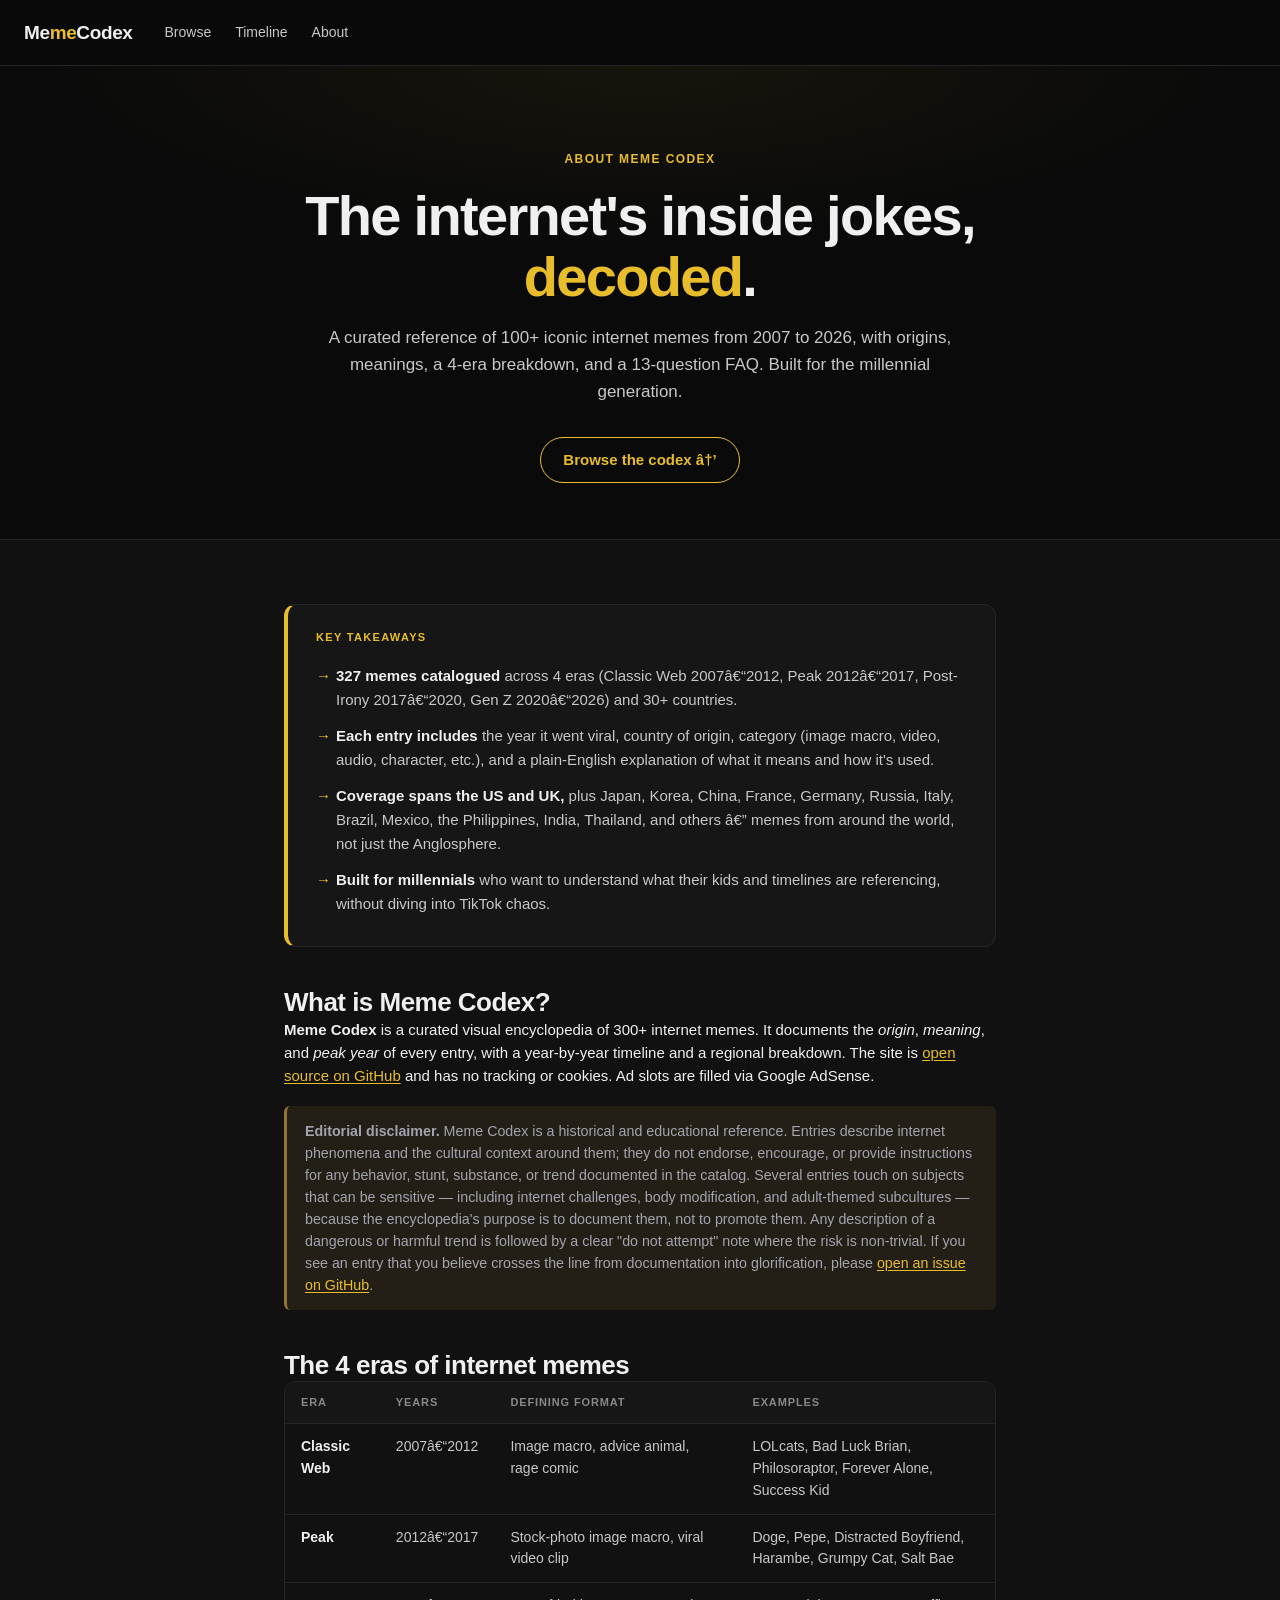
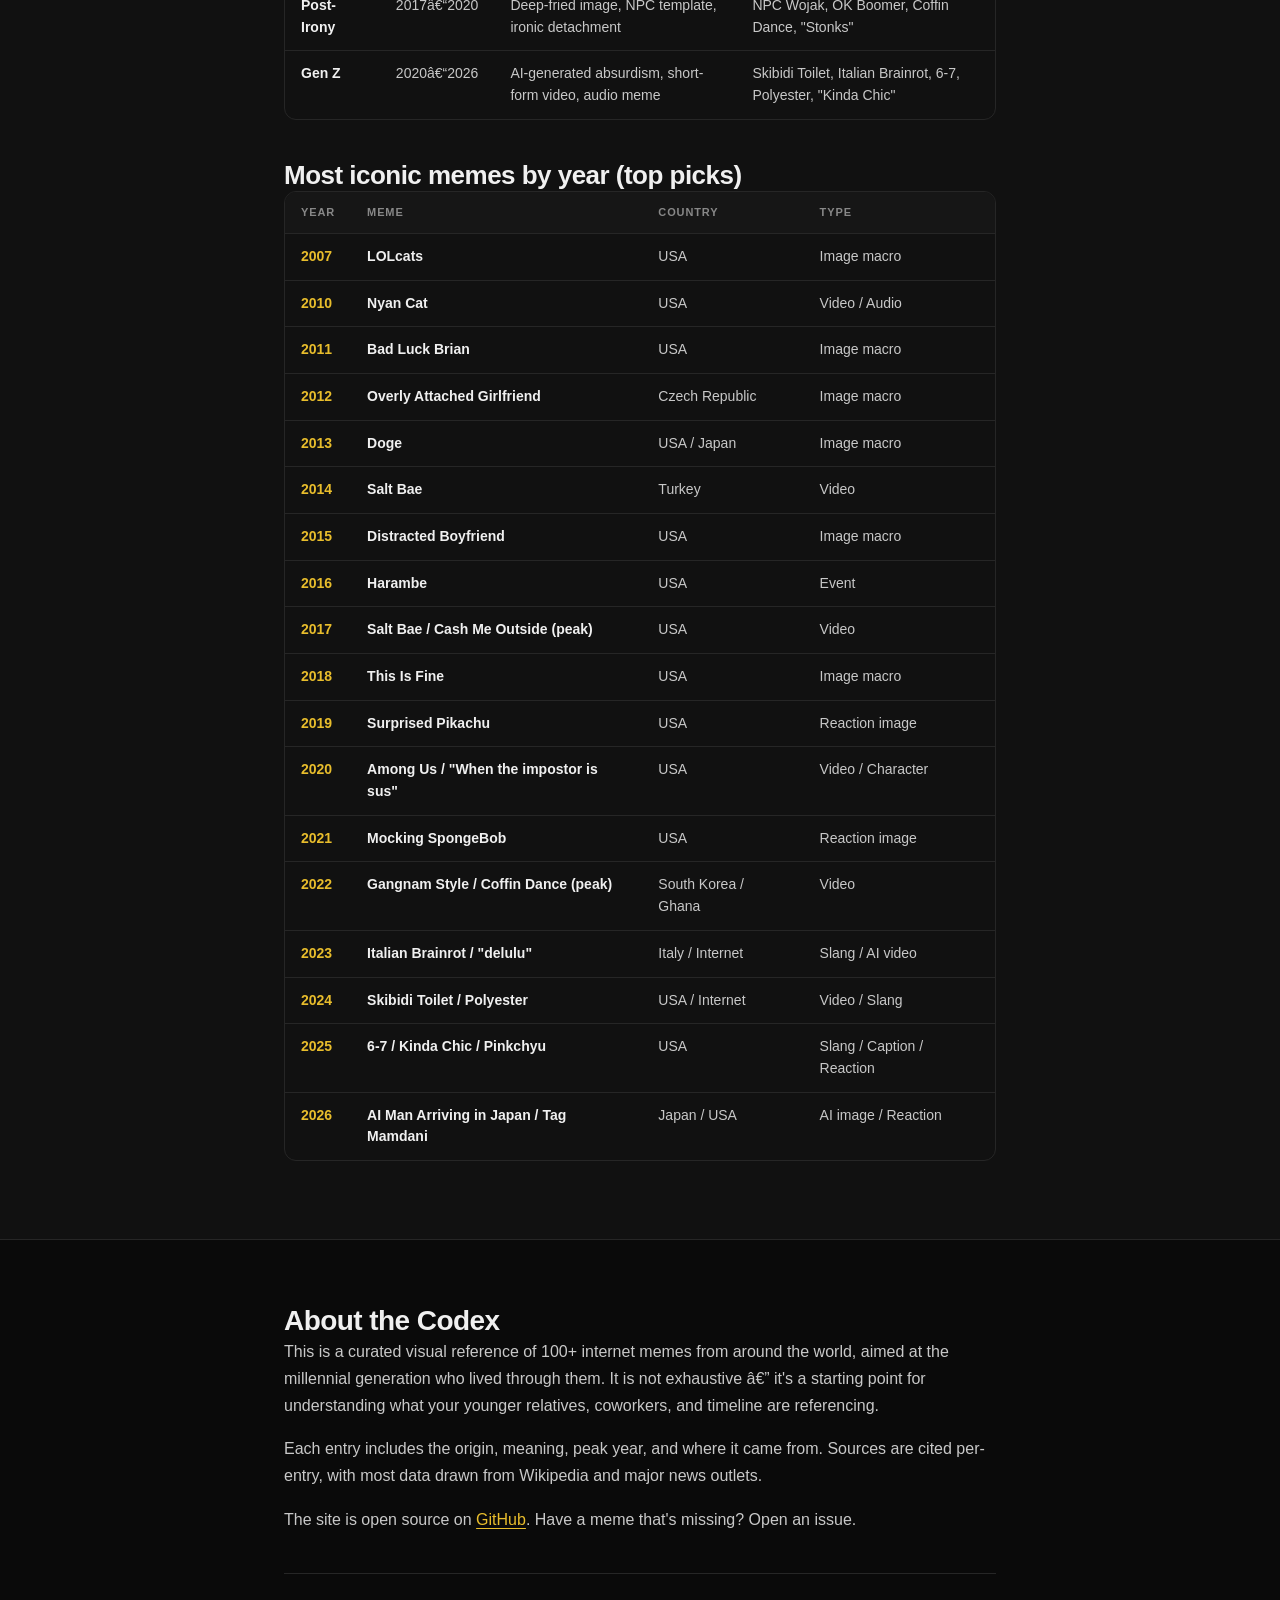
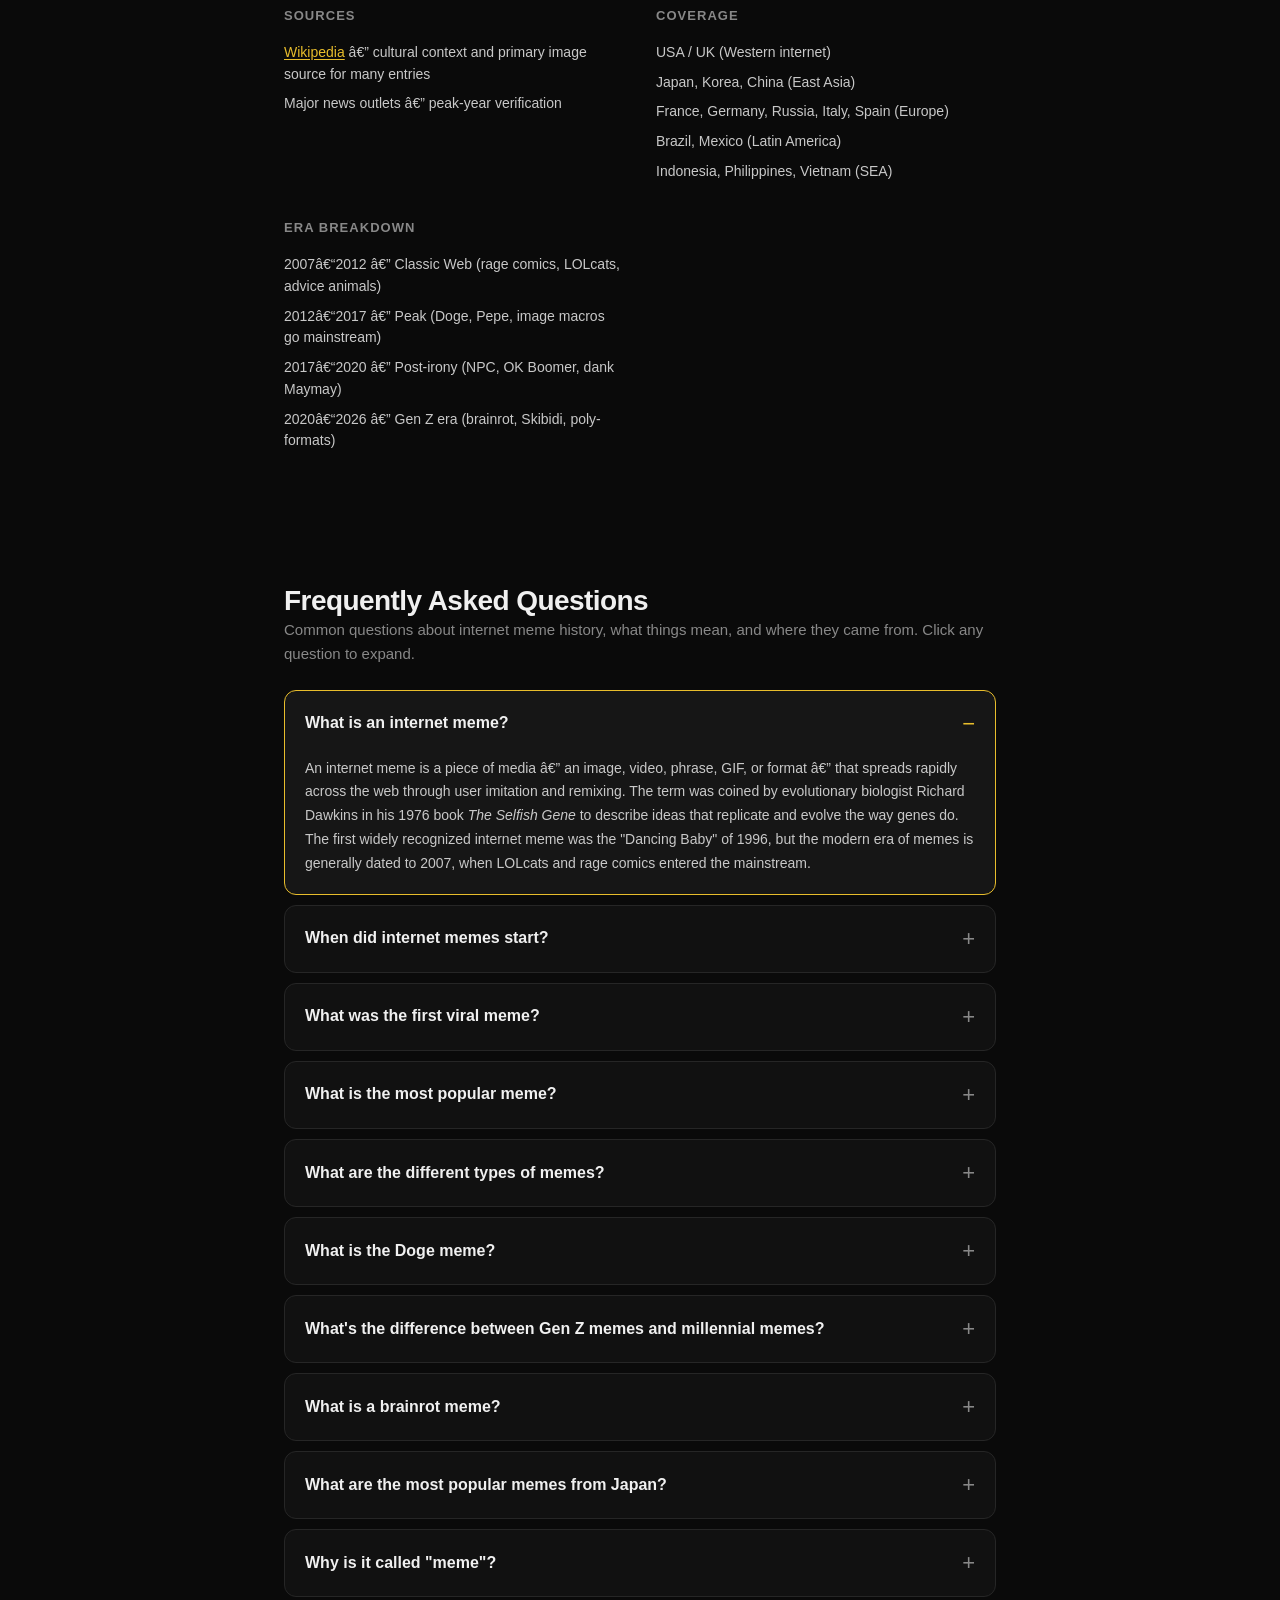
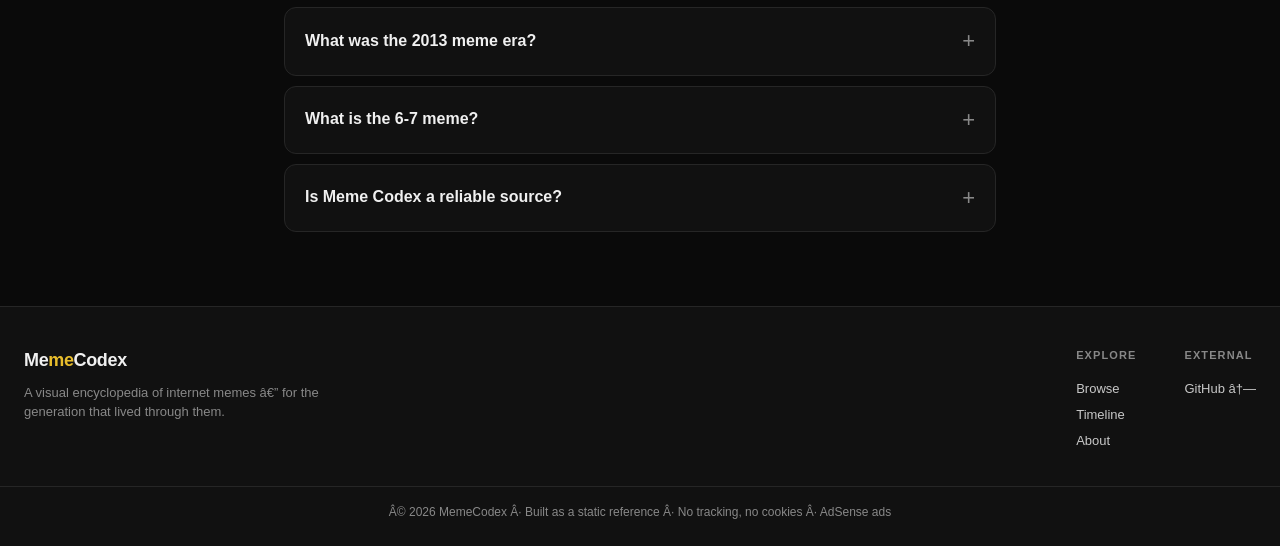
==== commit 76c73239: "fix(content): AdSense publisher policy compliance pass" ====
--- a/about.html
+++ b/about.html
@@ -187,6 +187,7 @@
 
     <h2 class="seo-h2">What is Meme Codex?</h2>
     <p><strong>Meme Codex</strong> is a curated visual encyclopedia of 300+ internet memes. It documents the <em>origin</em>, <em>meaning</em>, and <em>peak year</em> of every entry, with a year-by-year timeline and a regional breakdown. The site is <a href="https://github.com/zuttohimadakara-art/meme-codex" target="_blank" rel="noopener">open source on GitHub</a> and has no tracking or cookies. Ad slots are filled via Google AdSense.</p>
+    <p class="editorial-disclaimer"><strong>Editorial disclaimer.</strong> Meme Codex is a historical and educational reference. Entries describe internet phenomena and the cultural context around them; they do not endorse, encourage, or provide instructions for any behavior, stunt, substance, or trend documented in the catalog. Several entries touch on subjects that can be sensitive &mdash; including internet challenges, body modification, and adult-themed subcultures &mdash; because the encyclopedia's purpose is to document them, not to promote them. Any description of a dangerous or harmful trend is followed by a clear "do not attempt" note where the risk is non-trivial. If you see an entry that you believe crosses the line from documentation into glorification, please <a href="https://github.com/zuttohimadakara-art/meme-codex/issues" target="_blank" rel="noopener">open an issue on GitHub</a>.</p>
 
     <h2 class="seo-h2">The 4 eras of internet memes</h2>
     <div class="era-table-wrap">
--- a/style.css
+++ b/style.css
@@ -1112,6 +1112,18 @@
   letter-spacing: -0.02em;
   line-height: 1.2;
   margin-top: 40px;
+}
+
+.editorial-disclaimer {
+  margin-top: 18px;
+  padding: 14px 18px;
+  background: rgba(255, 200, 90, 0.08);
+  border-left: 3px solid rgba(255, 200, 90, 0.5);
+  border-radius: 6px;
+  font-size: 0.95em;
+  line-height: 1.55;
+  color: var(--muted, #a4a4b0);
+}
   margin-bottom: 14px;
   color: var(--fg);
 }
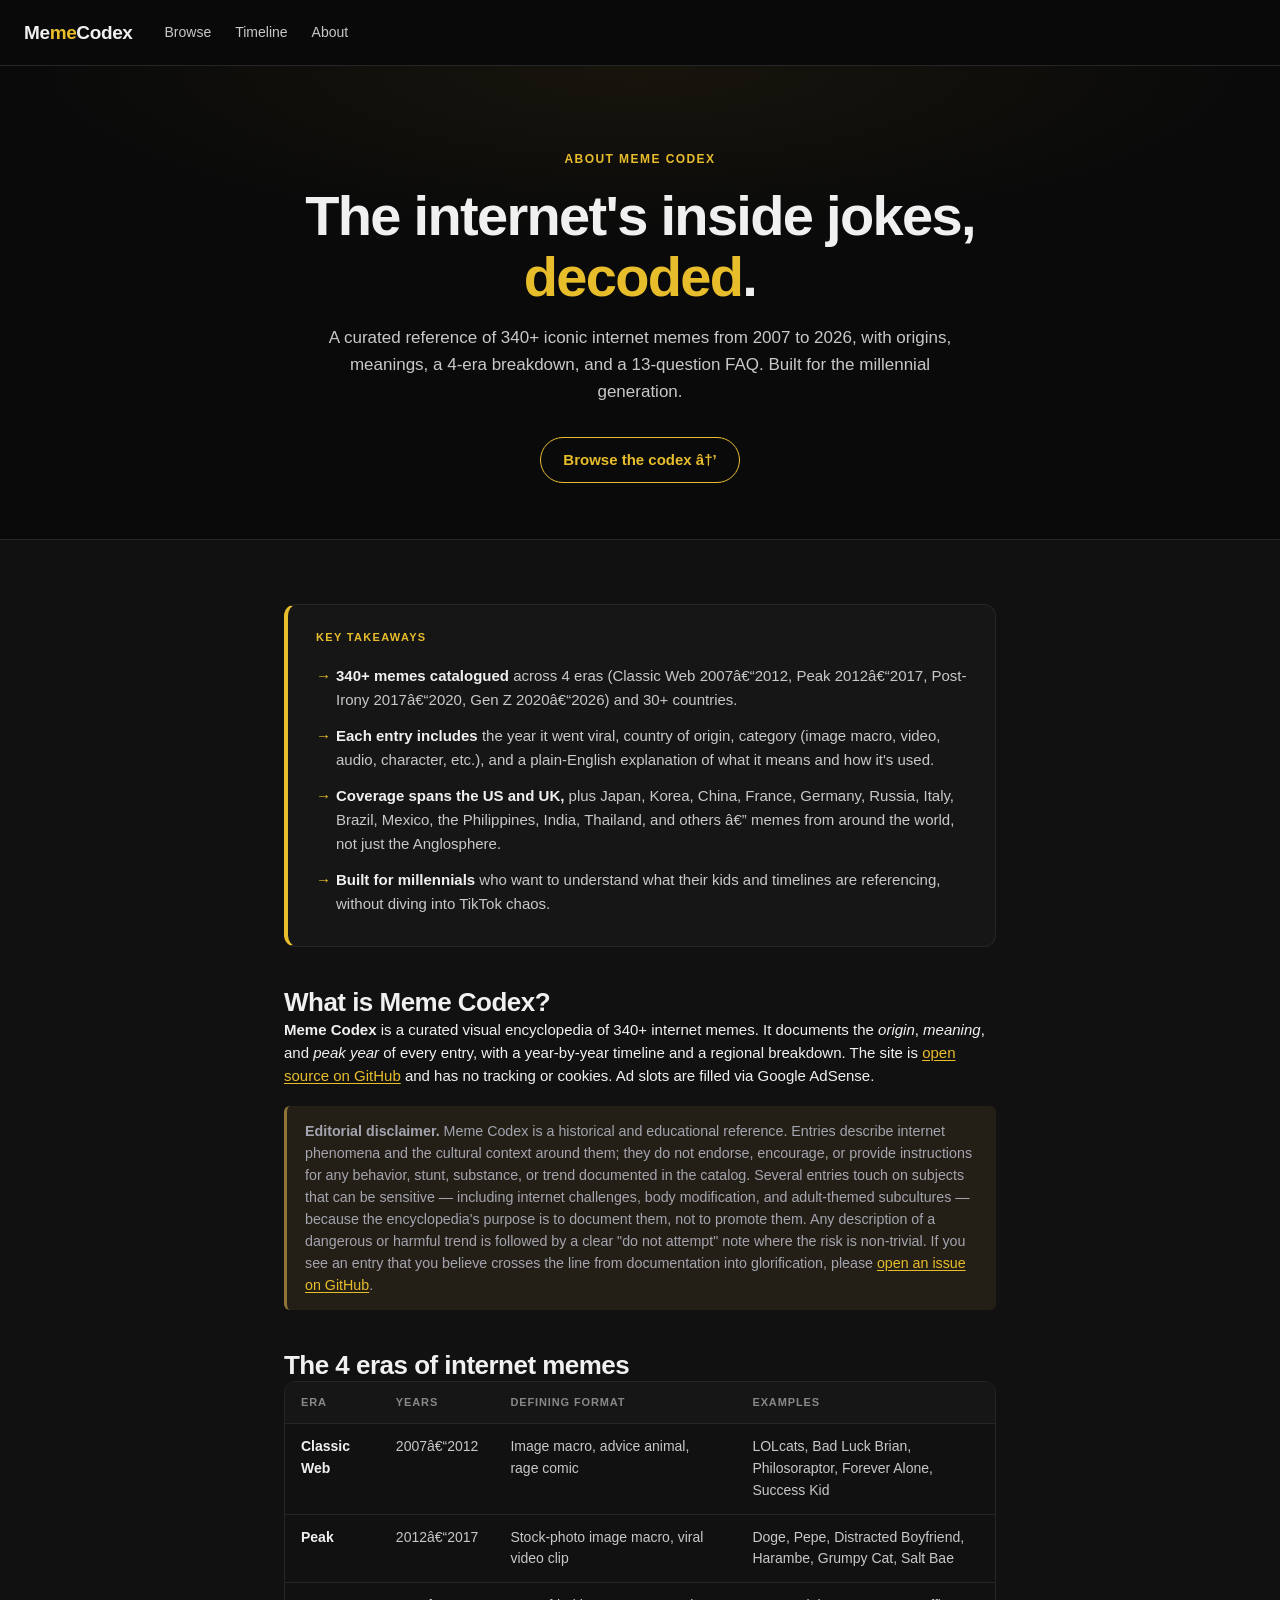
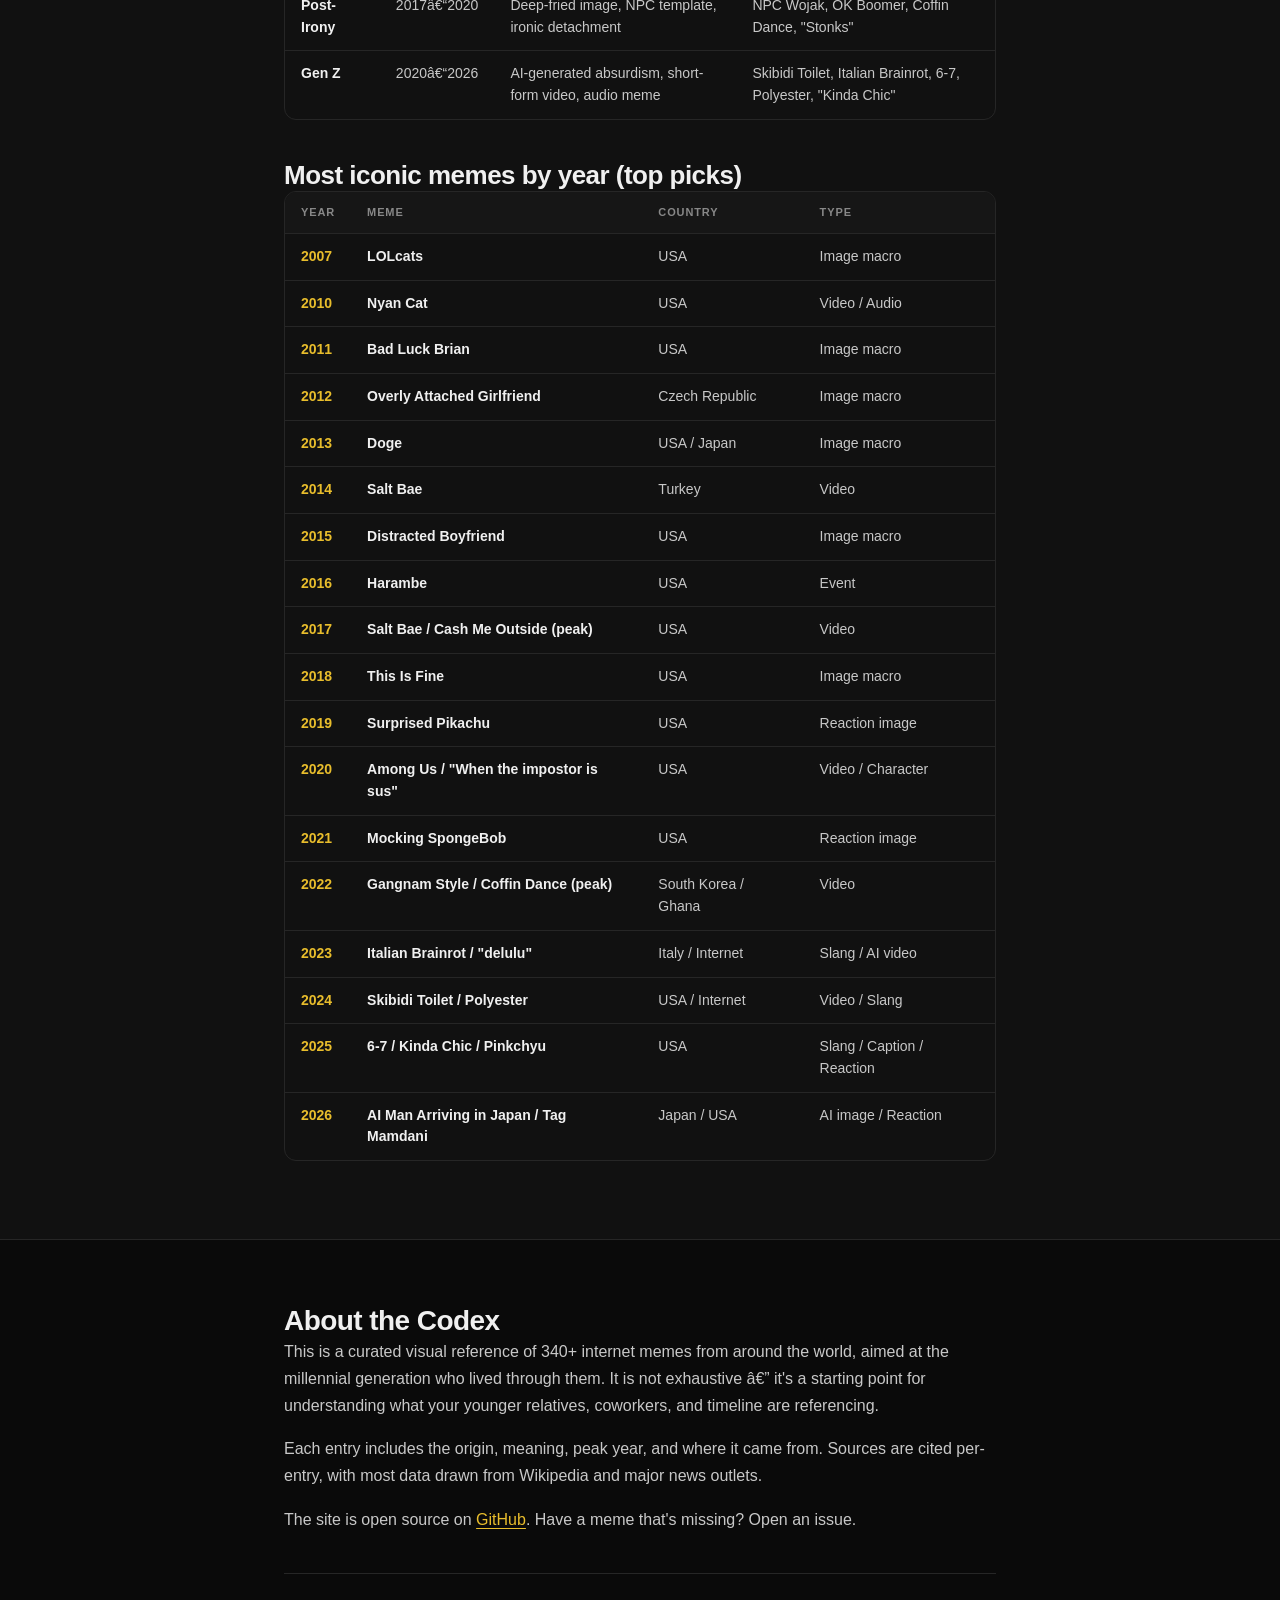
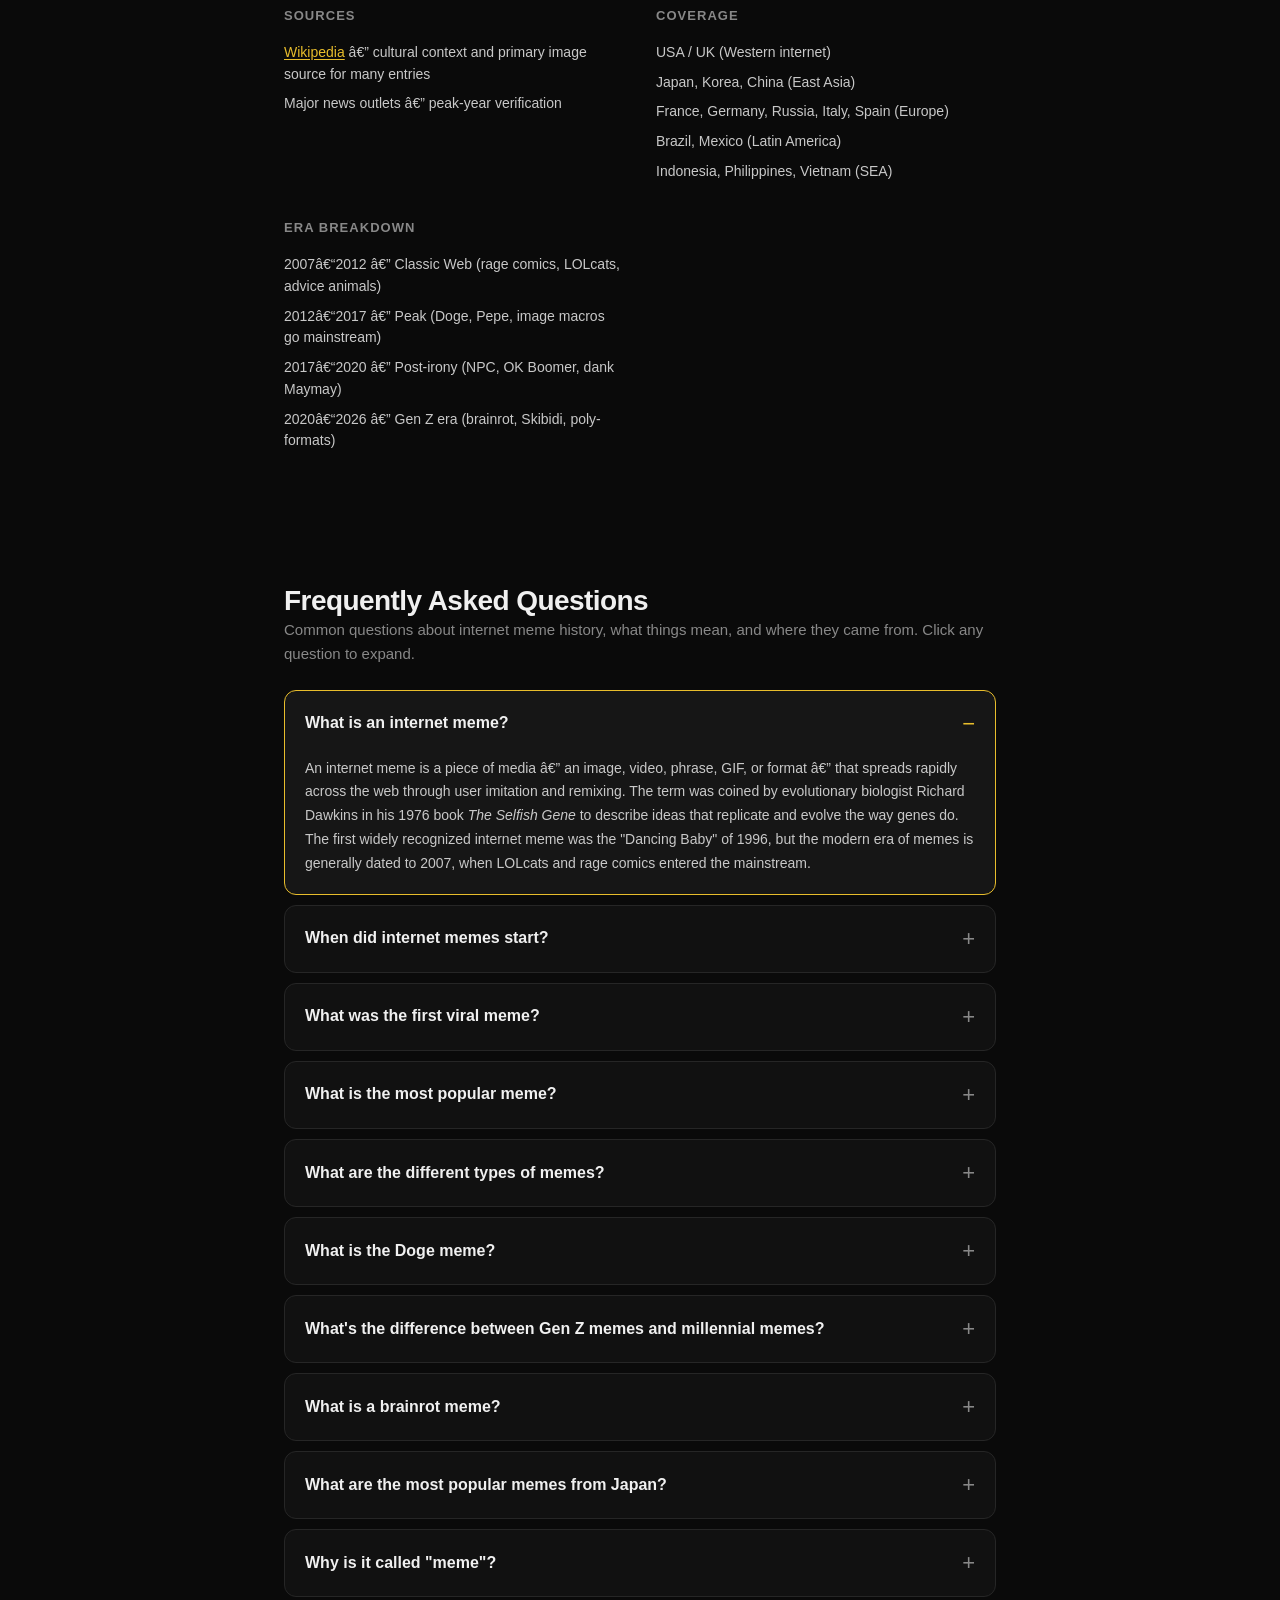
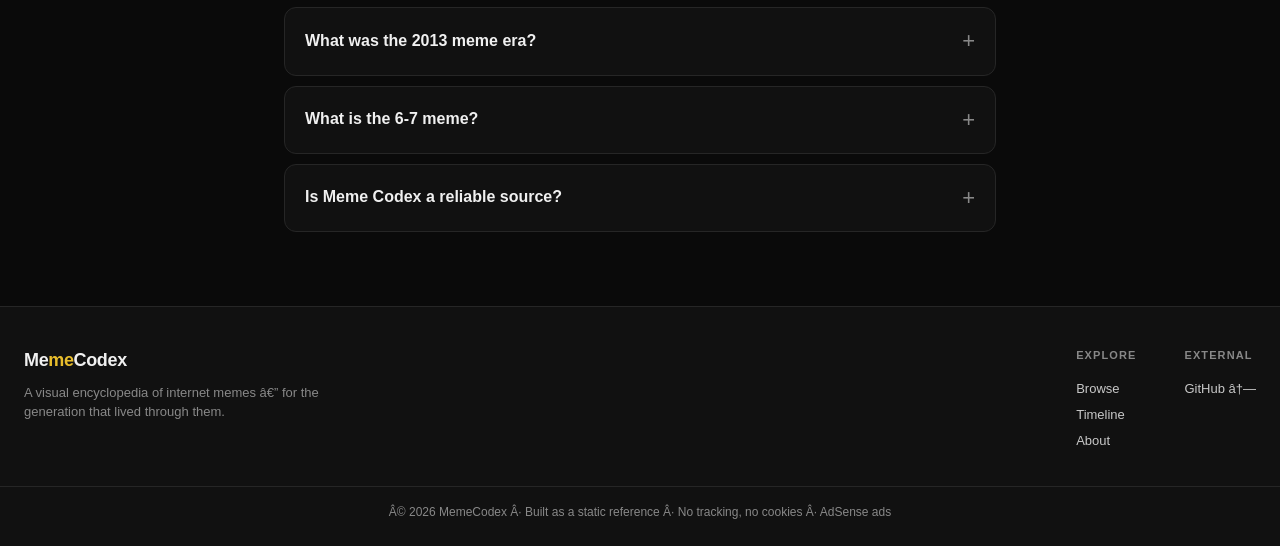
==== commit 419ce23b: "chore(data): cron pass 2 - add 8 new memes (Jimothy, My American Girl Doll, Will He Perform, Let's G" ====
--- a/about.html
+++ b/about.html
@@ -4,7 +4,7 @@
   <meta charset="UTF-8">
   <meta name="viewport" content="width=device-width, initial-scale=1.0">
   <title>About Meme Codex â€” Internet Meme Encyclopedia, Sources, Coverage &amp; FAQ</title>
-  <meta name="description" content="About Meme Codex: a curated reference of 100+ iconic internet memes from 2007 to 2026, with origins, meanings, a 4-era breakdown, year-by-year timeline, and a 13-question FAQ. Sources, coverage, and editorial process.">
+  <meta name="description" content="About Meme Codex: a curated reference of 340+ iconic internet memes from 2007 to 2026, with origins, meanings, a 4-era breakdown, year-by-year timeline, and a 13-question FAQ. Sources, coverage, and editorial process.">
   <meta name="keywords" content="meme encyclopedia, meme codex about, internet meme history, meme sources, meme coverage, list of memes, viral memes timeline">
   <meta name="author" content="Meme Codex">
   <meta name="robots" content="index, follow, max-image-preview:large">
@@ -16,14 +16,14 @@
   <meta property="og:type" content="article">
   <meta property="og:site_name" content="Meme Codex">
   <meta property="og:title" content="About Meme Codex â€” Internet Meme Encyclopedia">
-  <meta property="og:description" content="100+ iconic internet memes from around the world, with origins, meanings, and a timeline from 2007 to 2026.">
+  <meta property="og:description" content="340+ iconic internet memes from around the world, with origins, meanings, and a timeline from 2007 to 2026.">
   <meta property="og:url" content="https://getquickfire.com/about.html">
   <meta property="og:image" content="https://getquickfire.com/og-image.svg">
 
   <!-- Twitter Card -->
   <meta name="twitter:card" content="summary_large_image">
   <meta name="twitter:title" content="About Meme Codex â€” Internet Meme Encyclopedia">
-  <meta name="twitter:description" content="100+ iconic internet memes, with origins, meanings, and a 4-era timeline. Sources, coverage, FAQ.">
+  <meta name="twitter:description" content="340+ iconic internet memes, with origins, meanings, and a 4-era timeline. Sources, coverage, FAQ.">
   <meta name="twitter:image" content="https://getquickfire.com/og-image.svg">
 
   <!-- JSON-LD Schema: FAQPage -->
@@ -157,7 +157,7 @@
         <circle cx="11" cy="11" r="8"></circle>
         <path d="m21 21-4.34-4.34"></path>
       </svg>
-      <input type="search" placeholder="Search 100+ memesâ€¦" disabled aria-label="Search memes">
+      <input type="search" placeholder="Search 340+ memesâ€¦" disabled aria-label="Search memes">
     </div>
   </div>
 </header>
@@ -167,7 +167,7 @@
   <div class="section-inner narrow">
     <span class="eyebrow">About Meme Codex</span>
     <h1 class="page-title">The internet's inside jokes, <span class="accent">decoded</span>.</h1>
-    <p class="page-sub">A curated reference of 100+ iconic internet memes from 2007 to 2026, with origins, meanings, a 4-era breakdown, and a 13-question FAQ. Built for the millennial generation.</p>
+    <p class="page-sub">A curated reference of 340+ iconic internet memes from 2007 to 2026, with origins, meanings, a 4-era breakdown, and a 13-question FAQ. Built for the millennial generation.</p>
     <a href="index.html" class="page-cta">Browse the codex â†’</a>
   </div>
 </section>
@@ -178,7 +178,7 @@
     <div class="tldr-box" role="note" aria-label="Key takeaways">
       <span class="tldr-label">Key Takeaways</span>
       <ul class="tldr-list">
-        <li><strong>327 memes catalogued</strong> across 4 eras (Classic Web 2007â€“2012, Peak 2012â€“2017, Post-Irony 2017â€“2020, Gen Z 2020â€“2026) and 30+ countries.</li>
+        <li><strong>340+ memes catalogued</strong> across 4 eras (Classic Web 2007â€“2012, Peak 2012â€“2017, Post-Irony 2017â€“2020, Gen Z 2020â€“2026) and 30+ countries.</li>
         <li><strong>Each entry includes</strong> the year it went viral, country of origin, category (image macro, video, audio, character, etc.), and a plain-English explanation of what it means and how it's used.</li>
         <li><strong>Coverage spans the US and UK,</strong> plus Japan, Korea, China, France, Germany, Russia, Italy, Brazil, Mexico, the Philippines, India, Thailand, and others â€” memes from around the world, not just the Anglosphere.</li>
         <li><strong>Built for millennials</strong> who want to understand what their kids and timelines are referencing, without diving into TikTok chaos.</li>
@@ -186,7 +186,7 @@
     </div>
 
     <h2 class="seo-h2">What is Meme Codex?</h2>
-    <p><strong>Meme Codex</strong> is a curated visual encyclopedia of 300+ internet memes. It documents the <em>origin</em>, <em>meaning</em>, and <em>peak year</em> of every entry, with a year-by-year timeline and a regional breakdown. The site is <a href="https://github.com/zuttohimadakara-art/meme-codex" target="_blank" rel="noopener">open source on GitHub</a> and has no tracking or cookies. Ad slots are filled via Google AdSense.</p>
+    <p><strong>Meme Codex</strong> is a curated visual encyclopedia of 340+ internet memes. It documents the <em>origin</em>, <em>meaning</em>, and <em>peak year</em> of every entry, with a year-by-year timeline and a regional breakdown. The site is <a href="https://github.com/zuttohimadakara-art/meme-codex" target="_blank" rel="noopener">open source on GitHub</a> and has no tracking or cookies. Ad slots are filled via Google AdSense.</p>
     <p class="editorial-disclaimer"><strong>Editorial disclaimer.</strong> Meme Codex is a historical and educational reference. Entries describe internet phenomena and the cultural context around them; they do not endorse, encourage, or provide instructions for any behavior, stunt, substance, or trend documented in the catalog. Several entries touch on subjects that can be sensitive &mdash; including internet challenges, body modification, and adult-themed subcultures &mdash; because the encyclopedia's purpose is to document them, not to promote them. Any description of a dangerous or harmful trend is followed by a clear "do not attempt" note where the risk is non-trivial. If you see an entry that you believe crosses the line from documentation into glorification, please <a href="https://github.com/zuttohimadakara-art/meme-codex/issues" target="_blank" rel="noopener">open an issue on GitHub</a>.</p>
 
     <h2 class="seo-h2">The 4 eras of internet memes</h2>
@@ -259,7 +259,7 @@
 <section class="about-section" id="about">
   <div class="section-inner narrow">
     <h2 class="section-title">About the Codex</h2>
-    <p>This is a curated visual reference of 100+ internet memes from around the world, aimed at the millennial generation who lived through them. It is not exhaustive â€” it's a starting point for understanding what your younger relatives, coworkers, and timeline are referencing.</p>
+    <p>This is a curated visual reference of 340+ internet memes from around the world, aimed at the millennial generation who lived through them. It is not exhaustive â€” it's a starting point for understanding what your younger relatives, coworkers, and timeline are referencing.</p>
     <p>Each entry includes the origin, meaning, peak year, and where it came from. Sources are cited per-entry, with most data drawn from Wikipedia and major news outlets.</p>
     <p>The site is open source on <a href="https://github.com/zuttohimadakara-art/meme-codex" target="_blank" rel="noopener">GitHub</a>. Have a meme that's missing? Open an issue.</p>
 
@@ -399,3 +399,4 @@
 </body>
 </html>
 
+
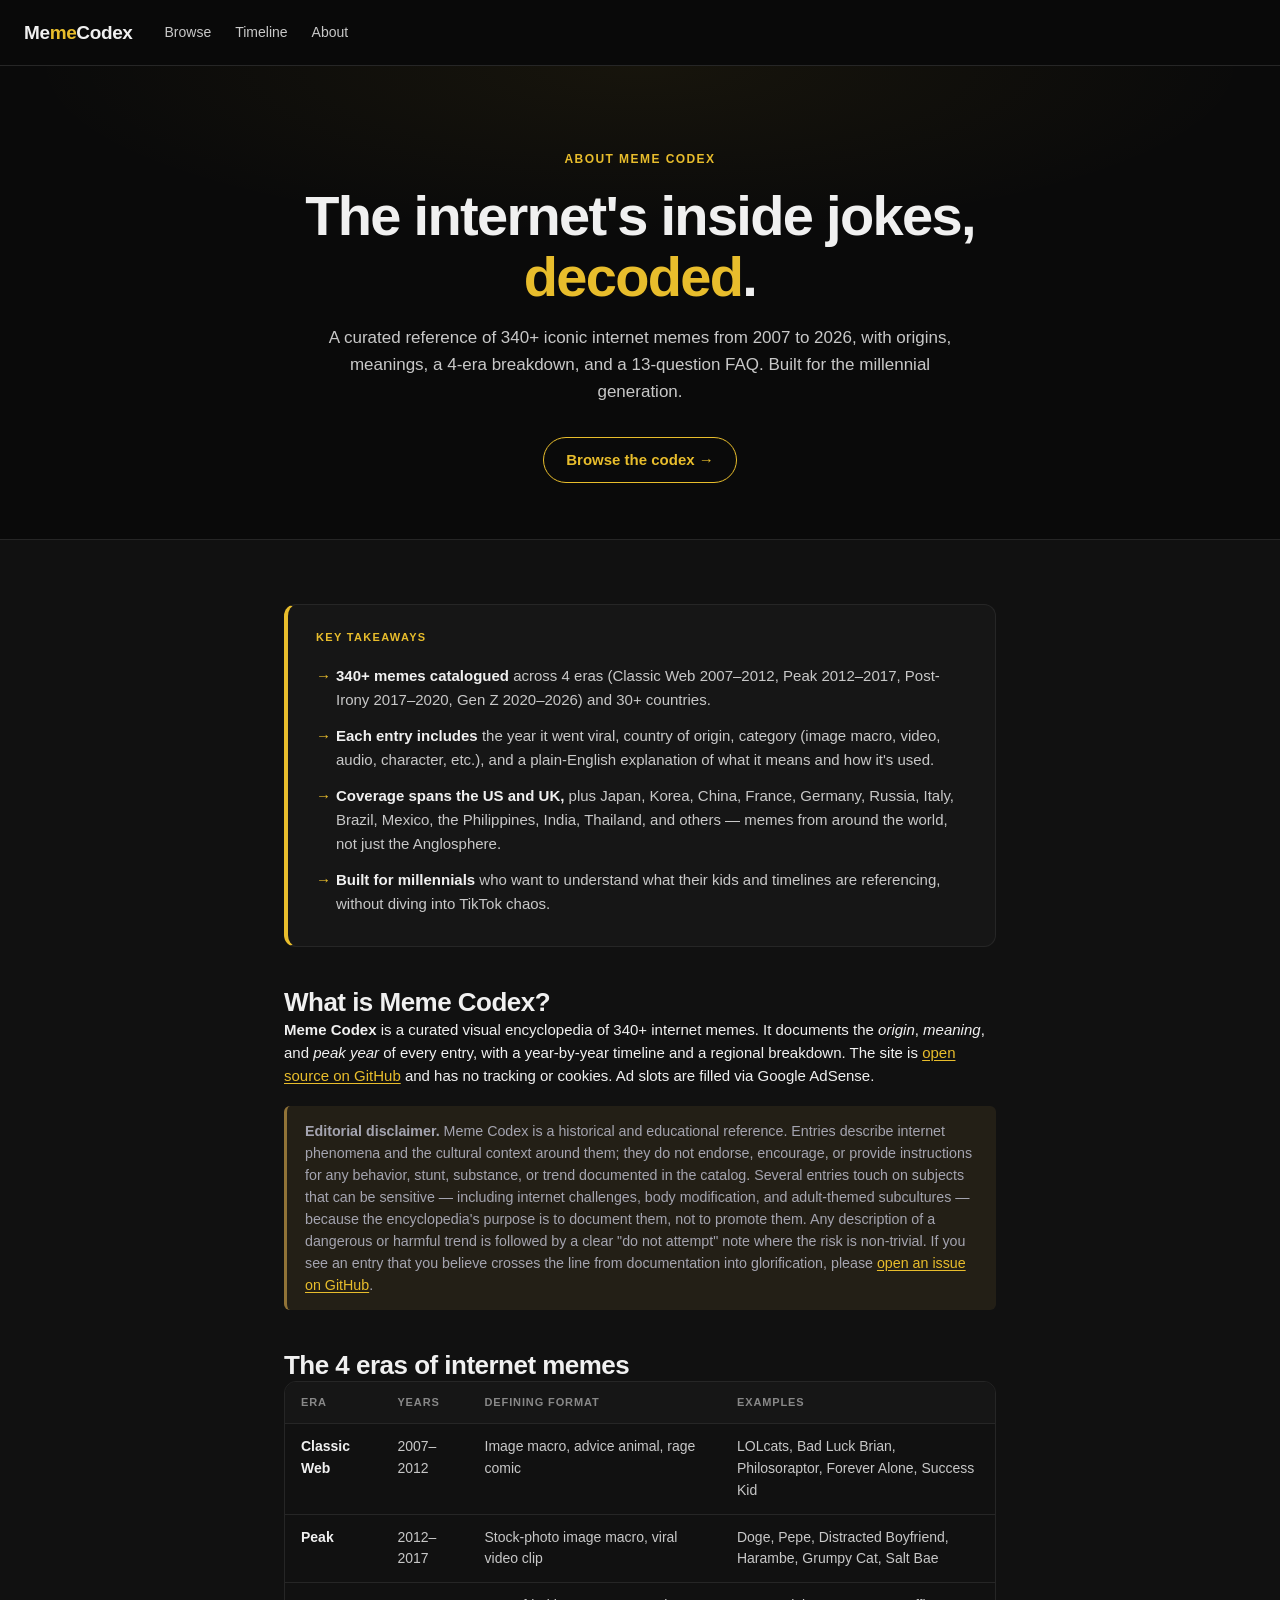
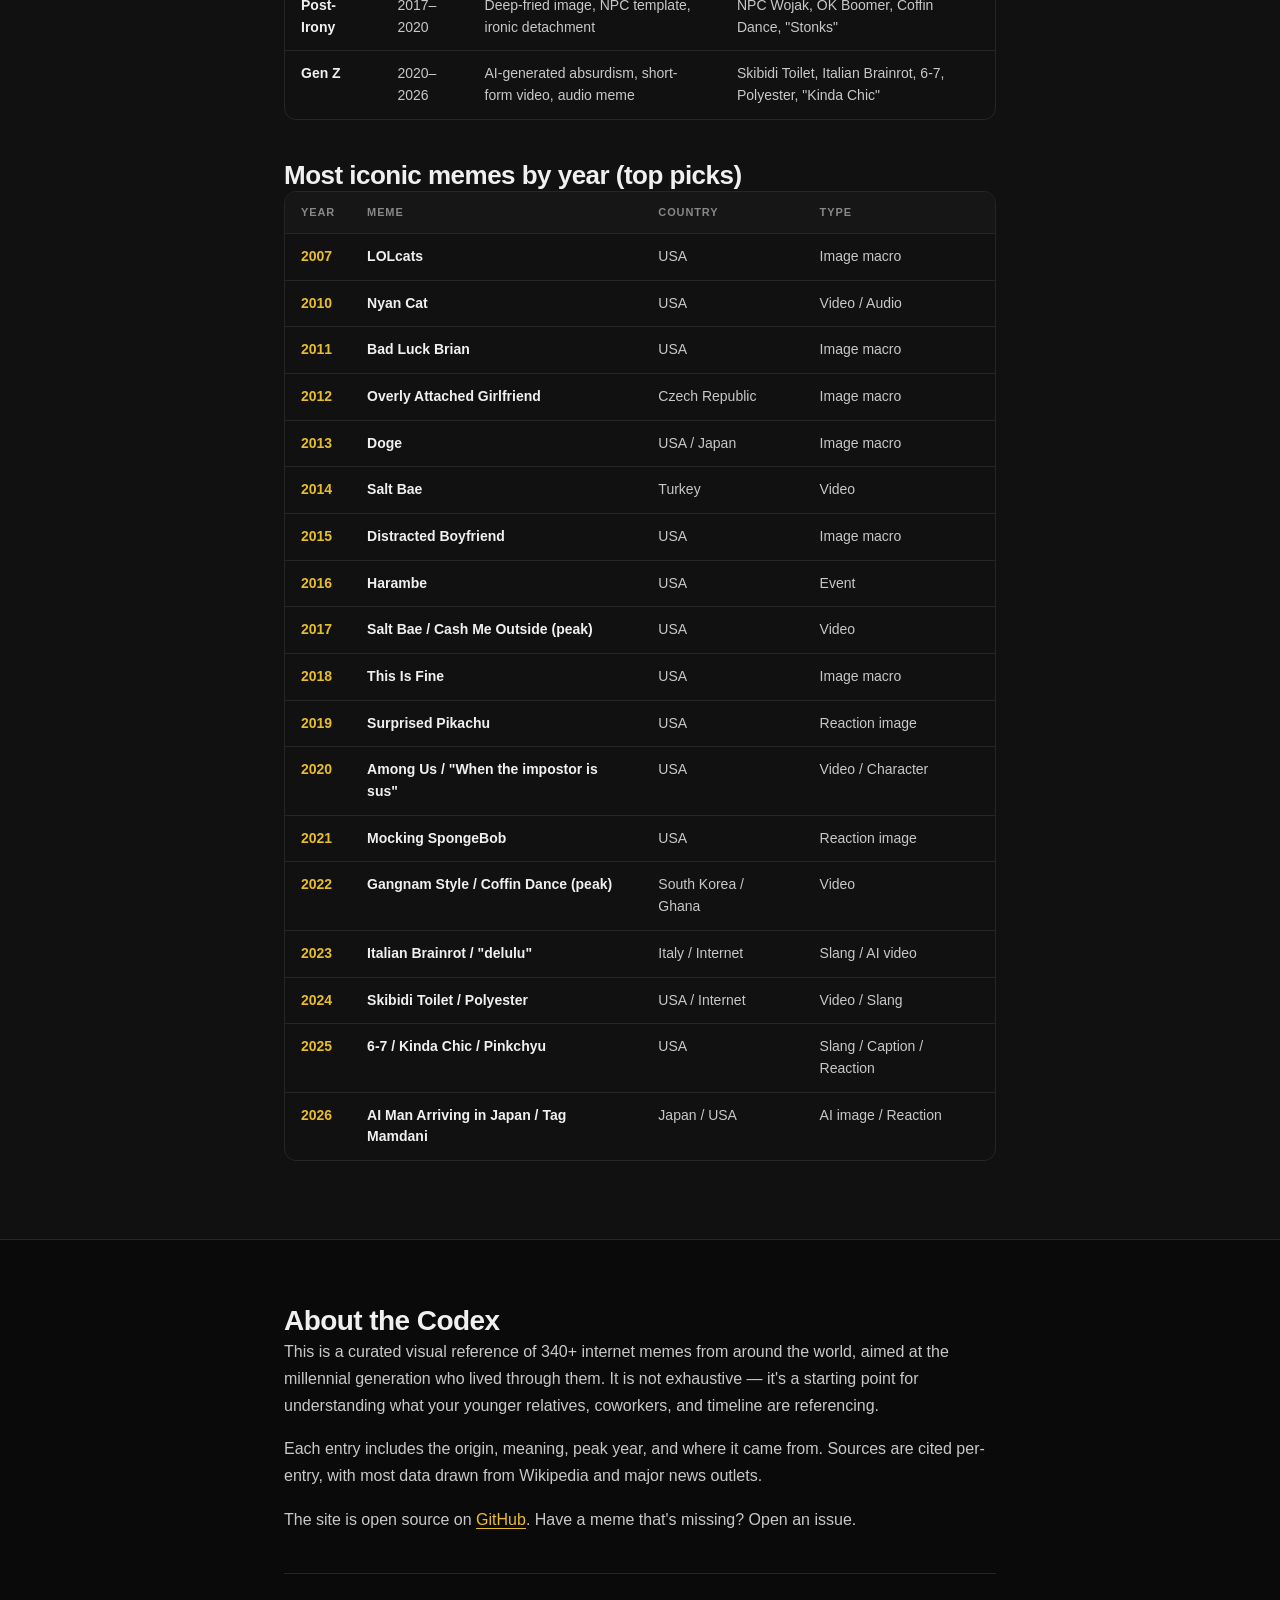
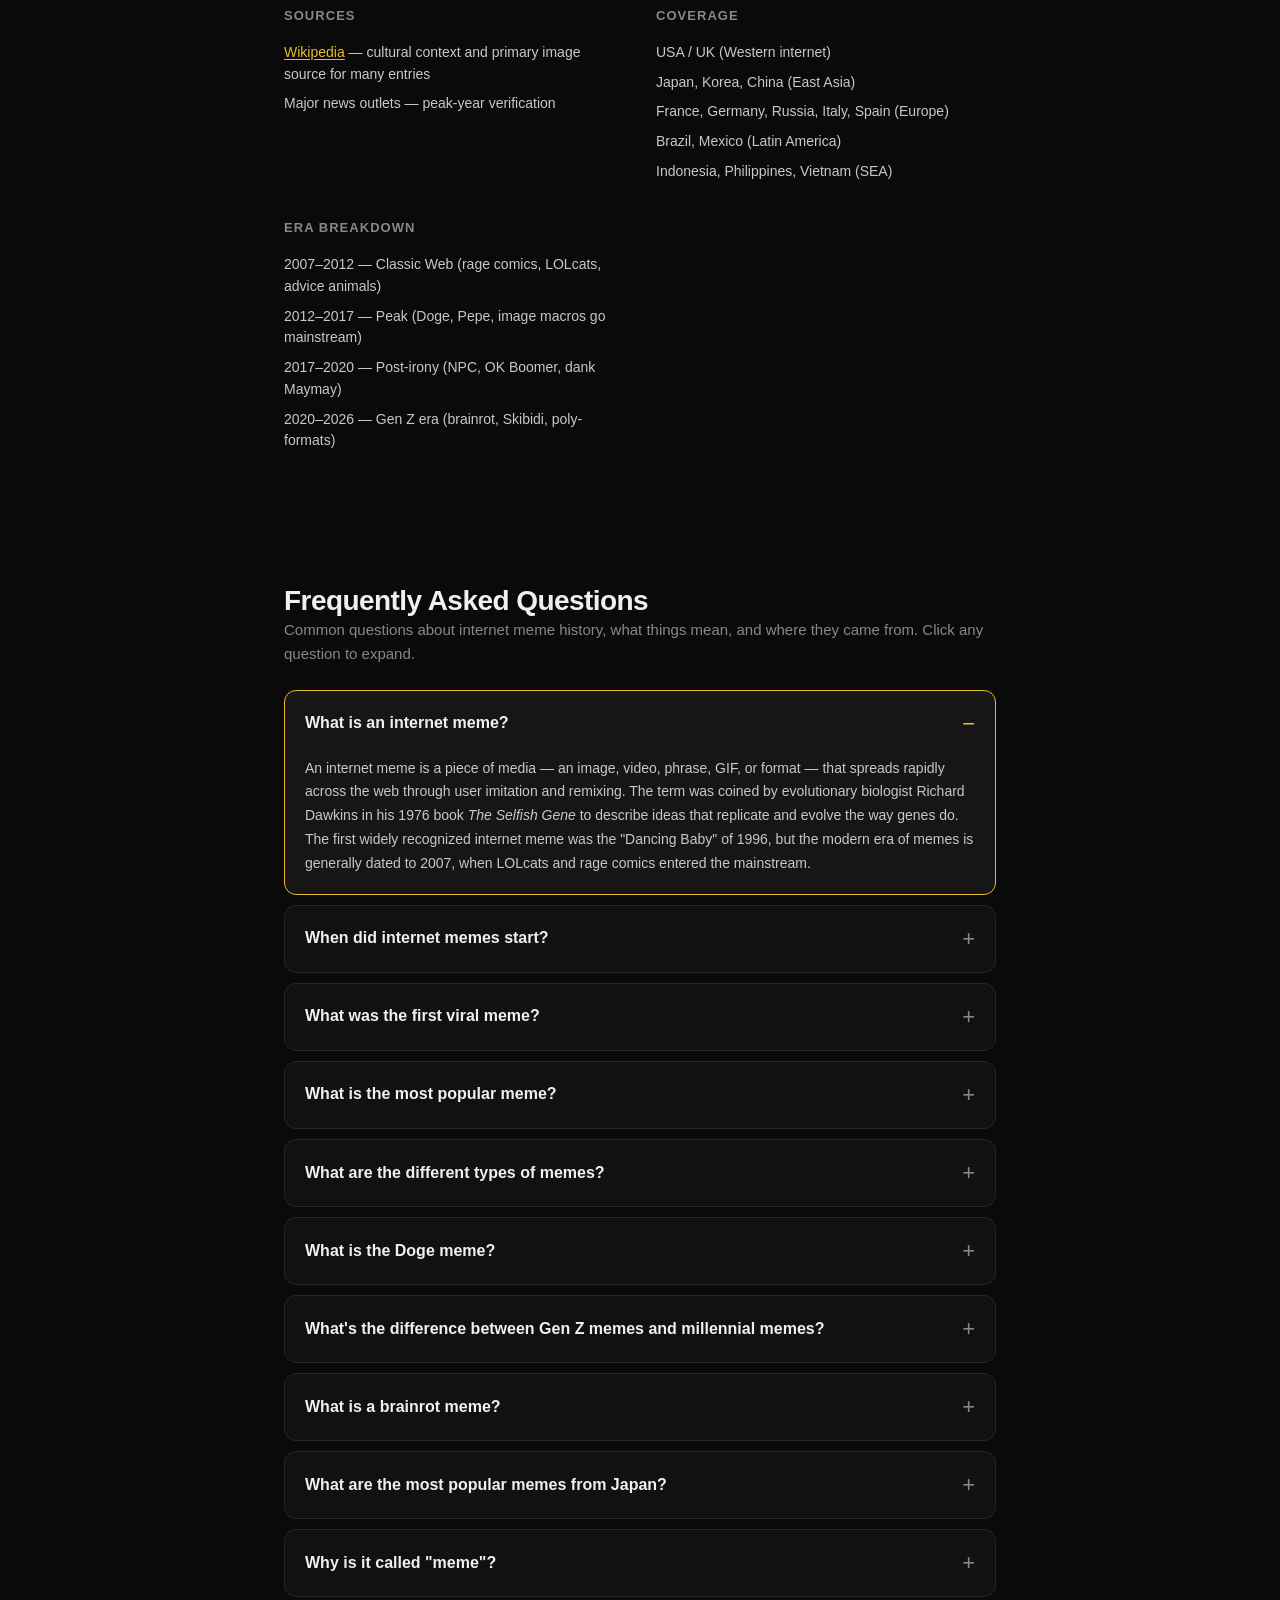
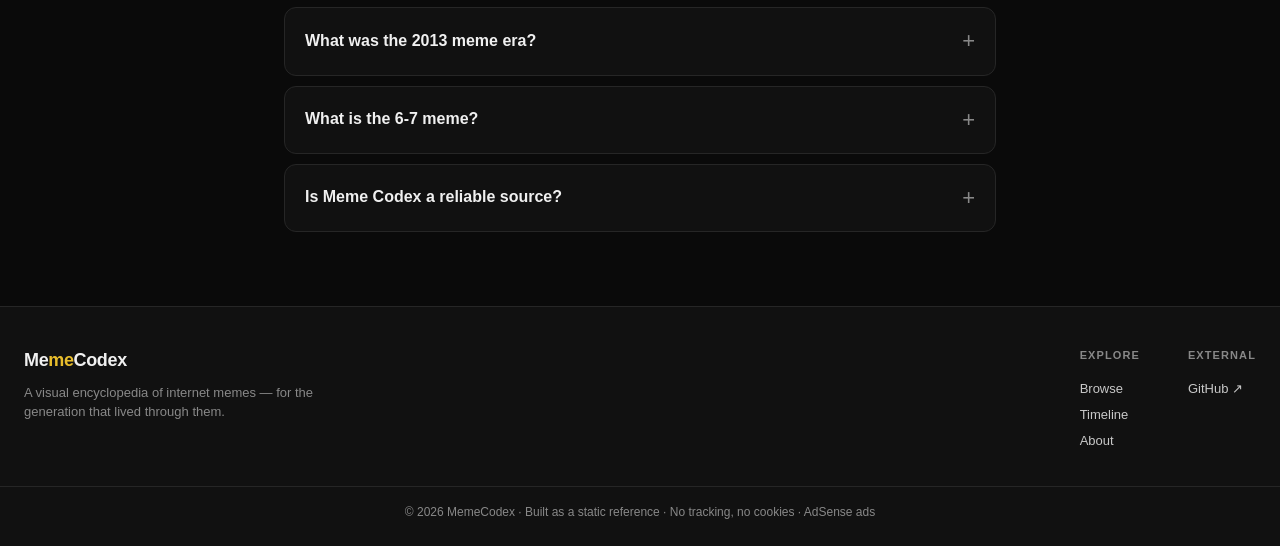
==== commit 60f29fe3: "fix(ui): repair Latin-1 mojibake on modal close + 71+40+2 em/en-dash/ellipsis chars across the site" ====
--- a/about.html
+++ b/about.html
@@ -3,7 +3,7 @@
 <head>
   <meta charset="UTF-8">
   <meta name="viewport" content="width=device-width, initial-scale=1.0">
-  <title>About Meme Codex â€” Internet Meme Encyclopedia, Sources, Coverage &amp; FAQ</title>
+  <title>About Meme Codex — Internet Meme Encyclopedia, Sources, Coverage &amp; FAQ</title>
   <meta name="description" content="About Meme Codex: a curated reference of 340+ iconic internet memes from 2007 to 2026, with origins, meanings, a 4-era breakdown, year-by-year timeline, and a 13-question FAQ. Sources, coverage, and editorial process.">
   <meta name="keywords" content="meme encyclopedia, meme codex about, internet meme history, meme sources, meme coverage, list of memes, viral memes timeline">
   <meta name="author" content="Meme Codex">
@@ -15,14 +15,14 @@
   <!-- Open Graph -->
   <meta property="og:type" content="article">
   <meta property="og:site_name" content="Meme Codex">
-  <meta property="og:title" content="About Meme Codex â€” Internet Meme Encyclopedia">
+  <meta property="og:title" content="About Meme Codex — Internet Meme Encyclopedia">
   <meta property="og:description" content="340+ iconic internet memes from around the world, with origins, meanings, and a timeline from 2007 to 2026.">
   <meta property="og:url" content="https://getquickfire.com/about.html">
   <meta property="og:image" content="https://getquickfire.com/og-image.svg">
 
   <!-- Twitter Card -->
   <meta name="twitter:card" content="summary_large_image">
-  <meta name="twitter:title" content="About Meme Codex â€” Internet Meme Encyclopedia">
+  <meta name="twitter:title" content="About Meme Codex — Internet Meme Encyclopedia">
   <meta name="twitter:description" content="340+ iconic internet memes, with origins, meanings, and a 4-era timeline. Sources, coverage, FAQ.">
   <meta name="twitter:image" content="https://getquickfire.com/og-image.svg">
 
@@ -37,7 +37,7 @@
         "name": "What is an internet meme?",
         "acceptedAnswer": {
           "@type": "Answer",
-          "text": "An internet meme is a piece of media â€” an image, video, phrase, GIF, or format â€” that spreads rapidly across the web through user imitation and remixing. The term was coined by evolutionary biologist Richard Dawkins in his 1976 book The Selfish Gene to describe ideas that replicate and evolve the way genes do. The first widely recognized internet meme was the 'Dancing Baby' of 1996, but the modern era of memes is generally dated to 2007, when LOLcats and rage comics entered the mainstream."
+          "text": "An internet meme is a piece of media — an image, video, phrase, GIF, or format — that spreads rapidly across the web through user imitation and remixing. The term was coined by evolutionary biologist Richard Dawkins in his 1976 book The Selfish Gene to describe ideas that replicate and evolve the way genes do. The first widely recognized internet meme was the 'Dancing Baby' of 1996, but the modern era of memes is generally dated to 2007, when LOLcats and rage comics entered the mainstream."
         }
       },
       {
@@ -61,7 +61,7 @@
         "name": "What is the most popular meme?",
         "acceptedAnswer": {
           "@type": "Answer",
-          "text": "By most measures, the most popular meme of all time is the Doge meme â€” a Shiba Inu photo overlaid with Comic Sans words like 'wow', 'much', and 'very.' It originated on Tumblr in 2010, became mainstream in 2013, and by 2020 had generated billions of impressions. Other top contenders include Pepe the Frog, Distracted Boyfriend, and Rickroll."
+          "text": "By most measures, the most popular meme of all time is the Doge meme — a Shiba Inu photo overlaid with Comic Sans words like 'wow', 'much', and 'very.' It originated on Tumblr in 2010, became mainstream in 2013, and by 2020 had generated billions of impressions. Other top contenders include Pepe the Frog, Distracted Boyfriend, and Rickroll."
         }
       },
       {
@@ -85,7 +85,7 @@
         "name": "What's the difference between Gen Z memes and millennial memes?",
         "acceptedAnswer": {
           "@type": "Answer",
-          "text": "Millennial memes (2007-2017) typically relied on image macros with text overlays and clear punchlines, like Bad Luck Brian or First World Problems. Gen Z memes (2020-present) lean toward absurdist, self-referential, AI-generated, and audio-driven formats â€” Italian Brainrot, Skibidi Toilet, poly-formats, and slang like '6-7' and 'delulu'. Gen Z memes often work as in-group signals whose meaning is opaque to outsiders."
+          "text": "Millennial memes (2007-2017) typically relied on image macros with text overlays and clear punchlines, like Bad Luck Brian or First World Problems. Gen Z memes (2020-present) lean toward absurdist, self-referential, AI-generated, and audio-driven formats — Italian Brainrot, Skibidi Toilet, poly-formats, and slang like '6-7' and 'delulu'. Gen Z memes often work as in-group signals whose meaning is opaque to outsiders."
         }
       },
       {
@@ -93,7 +93,7 @@
         "name": "What is a brainrot meme?",
         "acceptedAnswer": {
           "@type": "Answer",
-          "text": "Brainrot is a term from the 2020s describing memes that are deliberately nonsensical, surreal, or absurd â€” like watching content that 'rots your brain.' The genre includes Italian Brainrot (Tralalero Tralala, Bombardino Crocodilo, Ballerina Cappuccina), Skibidi Toilet, and AI-generated characters like Lupa Zalupa. Brainrot is the dominant Gen Z meme aesthetic of 2024-2026."
+          "text": "Brainrot is a term from the 2020s describing memes that are deliberately nonsensical, surreal, or absurd — like watching content that 'rots your brain.' The genre includes Italian Brainrot (Tralalero Tralala, Bombardino Crocodilo, Ballerina Cappuccina), Skibidi Toilet, and AI-generated characters like Lupa Zalupa. Brainrot is the dominant Gen Z meme aesthetic of 2024-2026."
         }
       },
       {
@@ -125,7 +125,7 @@
         "name": "What is the 6-7 meme?",
         "acceptedAnswer": {
           "@type": "Answer",
-          "text": "6-7 (also written 'six seven') is a 2025 Gen Z meme that originated from the song 'Doot Doot (6 7)' by rapper Skrilla and was popularized by LaMelo Ball edits. The phrase has no literal meaning â€” it functions as a shibboleth or in-group signal, and was named by Cambridge Dictionary as one of 6,000 new words added in 2025."
+          "text": "6-7 (also written 'six seven') is a 2025 Gen Z meme that originated from the song 'Doot Doot (6 7)' by rapper Skrilla and was popularized by LaMelo Ball edits. The phrase has no literal meaning — it functions as a shibboleth or in-group signal, and was named by Cambridge Dictionary as one of 6,000 new words added in 2025."
         }
       }
     ]
@@ -157,7 +157,7 @@
         <circle cx="11" cy="11" r="8"></circle>
         <path d="m21 21-4.34-4.34"></path>
       </svg>
-      <input type="search" placeholder="Search 340+ memesâ€¦" disabled aria-label="Search memes">
+      <input type="search" placeholder="Search 340+ memes…" disabled aria-label="Search memes">
     </div>
   </div>
 </header>
@@ -168,7 +168,7 @@
     <span class="eyebrow">About Meme Codex</span>
     <h1 class="page-title">The internet's inside jokes, <span class="accent">decoded</span>.</h1>
     <p class="page-sub">A curated reference of 340+ iconic internet memes from 2007 to 2026, with origins, meanings, a 4-era breakdown, and a 13-question FAQ. Built for the millennial generation.</p>
-    <a href="index.html" class="page-cta">Browse the codex â†’</a>
+    <a href="index.html" class="page-cta">Browse the codex →</a>
   </div>
 </section>
 
@@ -178,9 +178,9 @@
     <div class="tldr-box" role="note" aria-label="Key takeaways">
       <span class="tldr-label">Key Takeaways</span>
       <ul class="tldr-list">
-        <li><strong>340+ memes catalogued</strong> across 4 eras (Classic Web 2007â€“2012, Peak 2012â€“2017, Post-Irony 2017â€“2020, Gen Z 2020â€“2026) and 30+ countries.</li>
+        <li><strong>340+ memes catalogued</strong> across 4 eras (Classic Web 2007–2012, Peak 2012–2017, Post-Irony 2017–2020, Gen Z 2020–2026) and 30+ countries.</li>
         <li><strong>Each entry includes</strong> the year it went viral, country of origin, category (image macro, video, audio, character, etc.), and a plain-English explanation of what it means and how it's used.</li>
-        <li><strong>Coverage spans the US and UK,</strong> plus Japan, Korea, China, France, Germany, Russia, Italy, Brazil, Mexico, the Philippines, India, Thailand, and others â€” memes from around the world, not just the Anglosphere.</li>
+        <li><strong>Coverage spans the US and UK,</strong> plus Japan, Korea, China, France, Germany, Russia, Italy, Brazil, Mexico, the Philippines, India, Thailand, and others — memes from around the world, not just the Anglosphere.</li>
         <li><strong>Built for millennials</strong> who want to understand what their kids and timelines are referencing, without diving into TikTok chaos.</li>
       </ul>
     </div>
@@ -198,25 +198,25 @@
       <tbody>
         <tr>
           <td><strong>Classic Web</strong></td>
-          <td>2007â€“2012</td>
+          <td>2007–2012</td>
           <td>Image macro, advice animal, rage comic</td>
           <td>LOLcats, Bad Luck Brian, Philosoraptor, Forever Alone, Success Kid</td>
         </tr>
         <tr>
           <td><strong>Peak</strong></td>
-          <td>2012â€“2017</td>
+          <td>2012–2017</td>
           <td>Stock-photo image macro, viral video clip</td>
           <td>Doge, Pepe, Distracted Boyfriend, Harambe, Grumpy Cat, Salt Bae</td>
         </tr>
         <tr>
           <td><strong>Post-Irony</strong></td>
-          <td>2017â€“2020</td>
+          <td>2017–2020</td>
           <td>Deep-fried image, NPC template, ironic detachment</td>
           <td>NPC Wojak, OK Boomer, Coffin Dance, "Stonks"</td>
         </tr>
         <tr>
           <td><strong>Gen Z</strong></td>
-          <td>2020â€“2026</td>
+          <td>2020–2026</td>
           <td>AI-generated absurdism, short-form video, audio meme</td>
           <td>Skibidi Toilet, Italian Brainrot, 6-7, Polyester, "Kinda Chic"</td>
         </tr>
@@ -259,7 +259,7 @@
 <section class="about-section" id="about">
   <div class="section-inner narrow">
     <h2 class="section-title">About the Codex</h2>
-    <p>This is a curated visual reference of 340+ internet memes from around the world, aimed at the millennial generation who lived through them. It is not exhaustive â€” it's a starting point for understanding what your younger relatives, coworkers, and timeline are referencing.</p>
+    <p>This is a curated visual reference of 340+ internet memes from around the world, aimed at the millennial generation who lived through them. It is not exhaustive — it's a starting point for understanding what your younger relatives, coworkers, and timeline are referencing.</p>
     <p>Each entry includes the origin, meaning, peak year, and where it came from. Sources are cited per-entry, with most data drawn from Wikipedia and major news outlets.</p>
     <p>The site is open source on <a href="https://github.com/zuttohimadakara-art/meme-codex" target="_blank" rel="noopener">GitHub</a>. Have a meme that's missing? Open an issue.</p>
 
@@ -267,8 +267,8 @@
       <div class="credit-block">
         <h3>Sources</h3>
         <ul>
-          <li><a href="https://en.wikipedia.org" target="_blank" rel="noopener">Wikipedia</a> â€” cultural context and primary image source for many entries</li>
-          <li>Major news outlets â€” peak-year verification</li>
+          <li><a href="https://en.wikipedia.org" target="_blank" rel="noopener">Wikipedia</a> — cultural context and primary image source for many entries</li>
+          <li>Major news outlets — peak-year verification</li>
         </ul>
       </div>
       <div class="credit-block">
@@ -284,10 +284,10 @@
       <div class="credit-block">
         <h3>Era breakdown</h3>
         <ul>
-          <li>2007â€“2012 â€” Classic Web (rage comics, LOLcats, advice animals)</li>
-          <li>2012â€“2017 â€” Peak (Doge, Pepe, image macros go mainstream)</li>
-          <li>2017â€“2020 â€” Post-irony (NPC, OK Boomer, dank Maymay)</li>
-          <li>2020â€“2026 â€” Gen Z era (brainrot, Skibidi, poly-formats)</li>
+          <li>2007–2012 — Classic Web (rage comics, LOLcats, advice animals)</li>
+          <li>2012–2017 — Peak (Doge, Pepe, image macros go mainstream)</li>
+          <li>2017–2020 — Post-irony (NPC, OK Boomer, dank Maymay)</li>
+          <li>2020–2026 — Gen Z era (brainrot, Skibidi, poly-formats)</li>
         </ul>
       </div>
     </div>
@@ -302,7 +302,7 @@
 
     <details class="faq-item" open>
       <summary>What is an internet meme?</summary>
-      <p>An internet meme is a piece of media â€” an image, video, phrase, GIF, or format â€” that spreads rapidly across the web through user imitation and remixing. The term was coined by evolutionary biologist Richard Dawkins in his 1976 book <em>The Selfish Gene</em> to describe ideas that replicate and evolve the way genes do. The first widely recognized internet meme was the "Dancing Baby" of 1996, but the modern era of memes is generally dated to 2007, when LOLcats and rage comics entered the mainstream.</p>
+      <p>An internet meme is a piece of media — an image, video, phrase, GIF, or format — that spreads rapidly across the web through user imitation and remixing. The term was coined by evolutionary biologist Richard Dawkins in his 1976 book <em>The Selfish Gene</em> to describe ideas that replicate and evolve the way genes do. The first widely recognized internet meme was the "Dancing Baby" of 1996, but the modern era of memes is generally dated to 2007, when LOLcats and rage comics entered the mainstream.</p>
     </details>
 
     <details class="faq-item">
@@ -317,7 +317,7 @@
 
     <details class="faq-item">
       <summary>What is the most popular meme?</summary>
-      <p>By most measures, the most popular meme of all time is the Doge meme â€” a Shiba Inu photo overlaid with Comic Sans words like "wow", "much", and "very." It originated on Tumblr in 2010, became mainstream in 2013, and by 2020 had generated billions of impressions. Other top contenders include Pepe the Frog, Distracted Boyfriend, and Rickroll.</p>
+      <p>By most measures, the most popular meme of all time is the Doge meme — a Shiba Inu photo overlaid with Comic Sans words like "wow", "much", and "very." It originated on Tumblr in 2010, became mainstream in 2013, and by 2020 had generated billions of impressions. Other top contenders include Pepe the Frog, Distracted Boyfriend, and Rickroll.</p>
     </details>
 
     <details class="faq-item">
@@ -332,12 +332,12 @@
 
     <details class="faq-item">
       <summary>What's the difference between Gen Z memes and millennial memes?</summary>
-      <p>Millennial memes (2007â€“2017) typically relied on image macros with text overlays and clear punchlines, like Bad Luck Brian or First World Problems. Gen Z memes (2020â€“present) lean toward absurdist, self-referential, AI-generated, and audio-driven formats â€” Italian Brainrot, Skibidi Toilet, poly-formats, and slang like "6-7" and "delulu". Gen Z memes often work as in-group signals whose meaning is opaque to outsiders.</p>
+      <p>Millennial memes (2007–2017) typically relied on image macros with text overlays and clear punchlines, like Bad Luck Brian or First World Problems. Gen Z memes (2020–present) lean toward absurdist, self-referential, AI-generated, and audio-driven formats — Italian Brainrot, Skibidi Toilet, poly-formats, and slang like "6-7" and "delulu". Gen Z memes often work as in-group signals whose meaning is opaque to outsiders.</p>
     </details>
 
     <details class="faq-item">
       <summary>What is a brainrot meme?</summary>
-      <p>Brainrot is a term from the 2020s describing memes that are deliberately nonsensical, surreal, or absurd â€” like watching content that "rots your brain." The genre includes Italian Brainrot (Tralalero Tralala, Bombardino Crocodilo, Ballerina Cappuccina), Skibidi Toilet, and AI-generated characters like Lupa Zalupa. Brainrot is the dominant Gen Z meme aesthetic of 2024â€“2026.</p>
+      <p>Brainrot is a term from the 2020s describing memes that are deliberately nonsensical, surreal, or absurd — like watching content that "rots your brain." The genre includes Italian Brainrot (Tralalero Tralala, Bombardino Crocodilo, Ballerina Cappuccina), Skibidi Toilet, and AI-generated characters like Lupa Zalupa. Brainrot is the dominant Gen Z meme aesthetic of 2024–2026.</p>
     </details>
 
     <details class="faq-item">
@@ -352,12 +352,12 @@
 
     <details class="faq-item">
       <summary>What was the 2013 meme era?</summary>
-      <p>2013 was a peak year for internet memes, marking the explosion of the Doge meme, the first viral use of Harlem Shake, the rise of Grumpy Cat, and the introduction of Vine. The "Peak" era (2012â€“2017) is generally considered the high-water mark of image-macro culture, before TikTok-era video and short-form audio memes took over.</p>
+      <p>2013 was a peak year for internet memes, marking the explosion of the Doge meme, the first viral use of Harlem Shake, the rise of Grumpy Cat, and the introduction of Vine. The "Peak" era (2012–2017) is generally considered the high-water mark of image-macro culture, before TikTok-era video and short-form audio memes took over.</p>
     </details>
 
     <details class="faq-item">
       <summary>What is the 6-7 meme?</summary>
-      <p>6-7 (also written "six seven") is a 2025 Gen Z meme that originated from the song "Doot Doot (6 7)" by rapper Skrilla and was popularized by LaMelo Ball edits. The phrase has no literal meaning â€” it functions as a shibboleth or in-group signal, and was named by Cambridge Dictionary as one of 6,000 new words added in 2025.</p>
+      <p>6-7 (also written "six seven") is a 2025 Gen Z meme that originated from the song "Doot Doot (6 7)" by rapper Skrilla and was popularized by LaMelo Ball edits. The phrase has no literal meaning — it functions as a shibboleth or in-group signal, and was named by Cambridge Dictionary as one of 6,000 new words added in 2025.</p>
     </details>
 
     <details class="faq-item">
@@ -372,7 +372,7 @@
   <div class="footer-inner">
     <div class="footer-brand">
       <div class="logo">Me<span class="accent">me</span>Codex</div>
-      <p>A visual encyclopedia of internet memes â€” for the generation that lived through them.</p>
+      <p>A visual encyclopedia of internet memes — for the generation that lived through them.</p>
     </div>
     <div class="footer-cols">
       <div>
@@ -386,13 +386,13 @@
       <div>
         <h4>External</h4>
         <ul>
-          <li><a href="https://github.com/zuttohimadakara-art/meme-codex" target="_blank" rel="noopener">GitHub â†—</a></li>
+          <li><a href="https://github.com/zuttohimadakara-art/meme-codex" target="_blank" rel="noopener">GitHub ↗</a></li>
         </ul>
       </div>
     </div>
   </div>
   <div class="footer-base">
-    <span>Â© 2026 MemeCodex Â· Built as a static reference Â· No tracking, no cookies Â· AdSense ads</span>
+    <span>© 2026 MemeCodex · Built as a static reference · No tracking, no cookies · AdSense ads</span>
   </div>
 </footer>
 
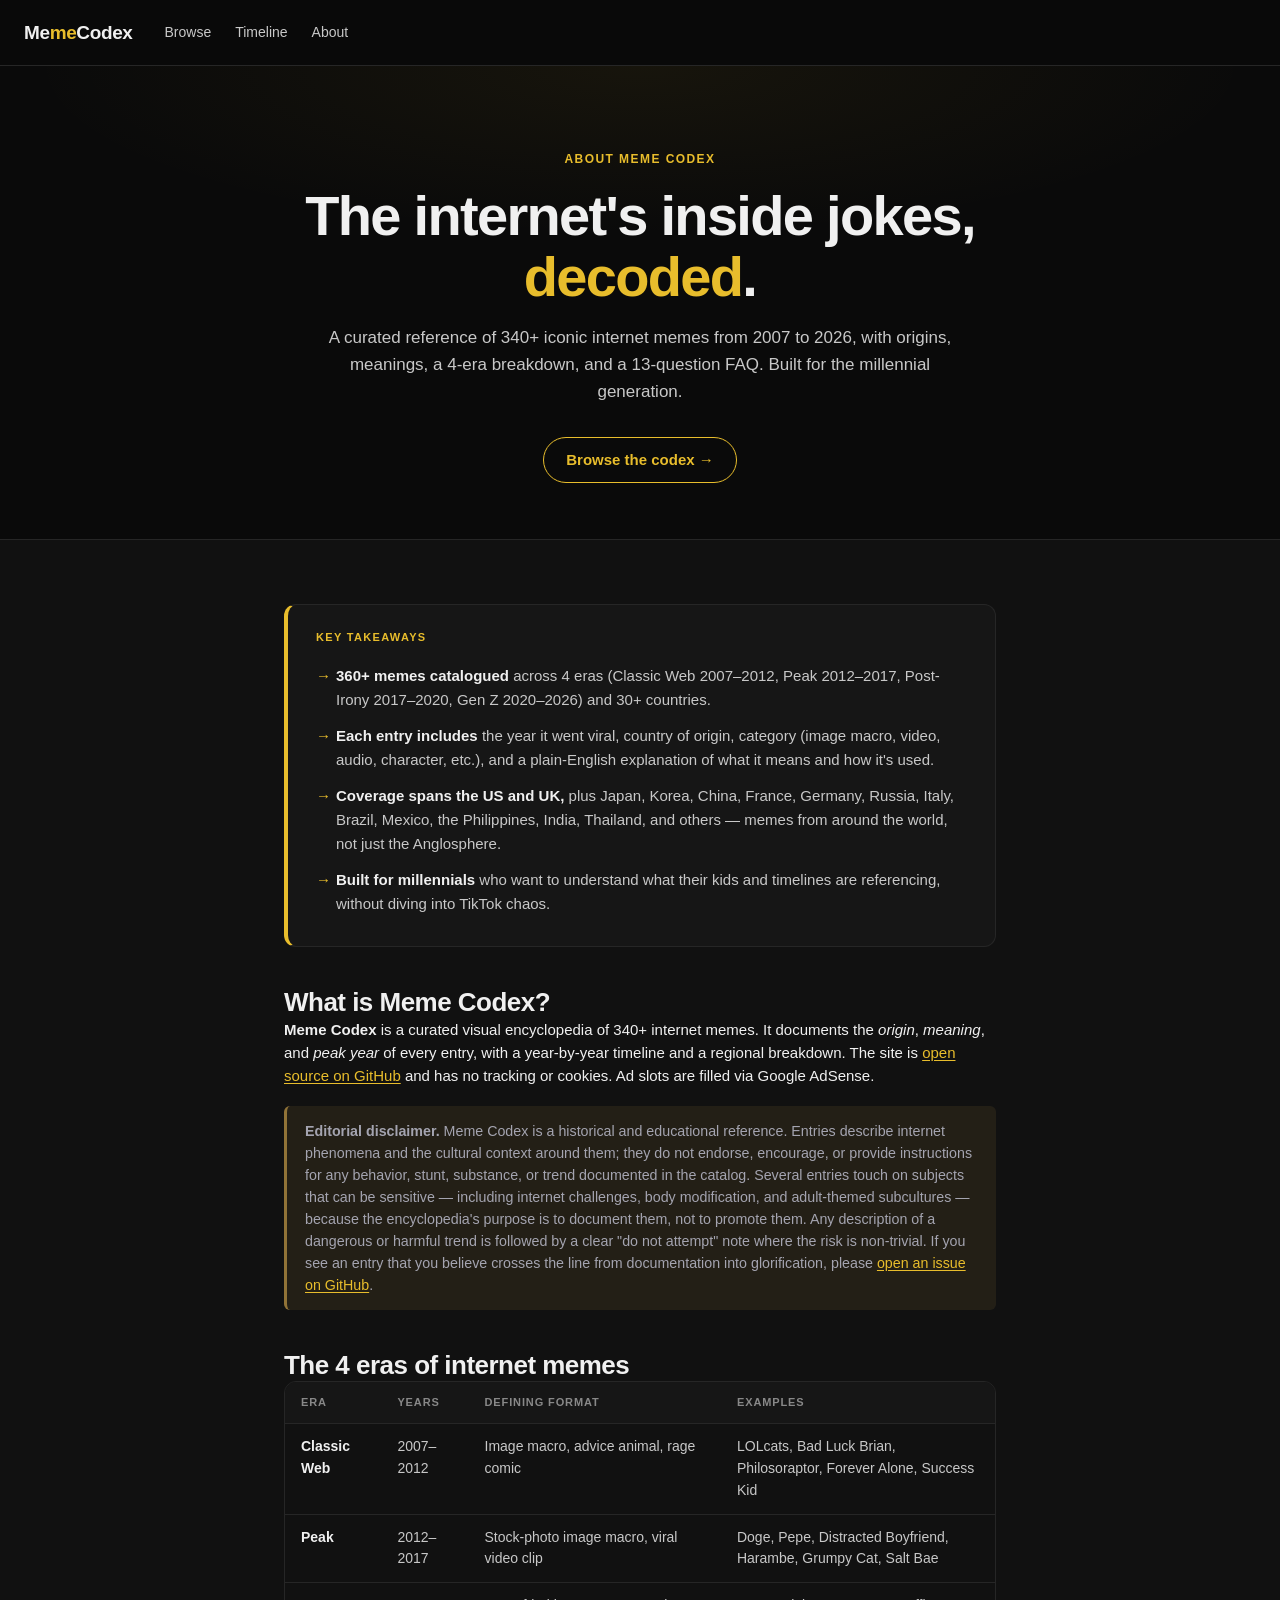
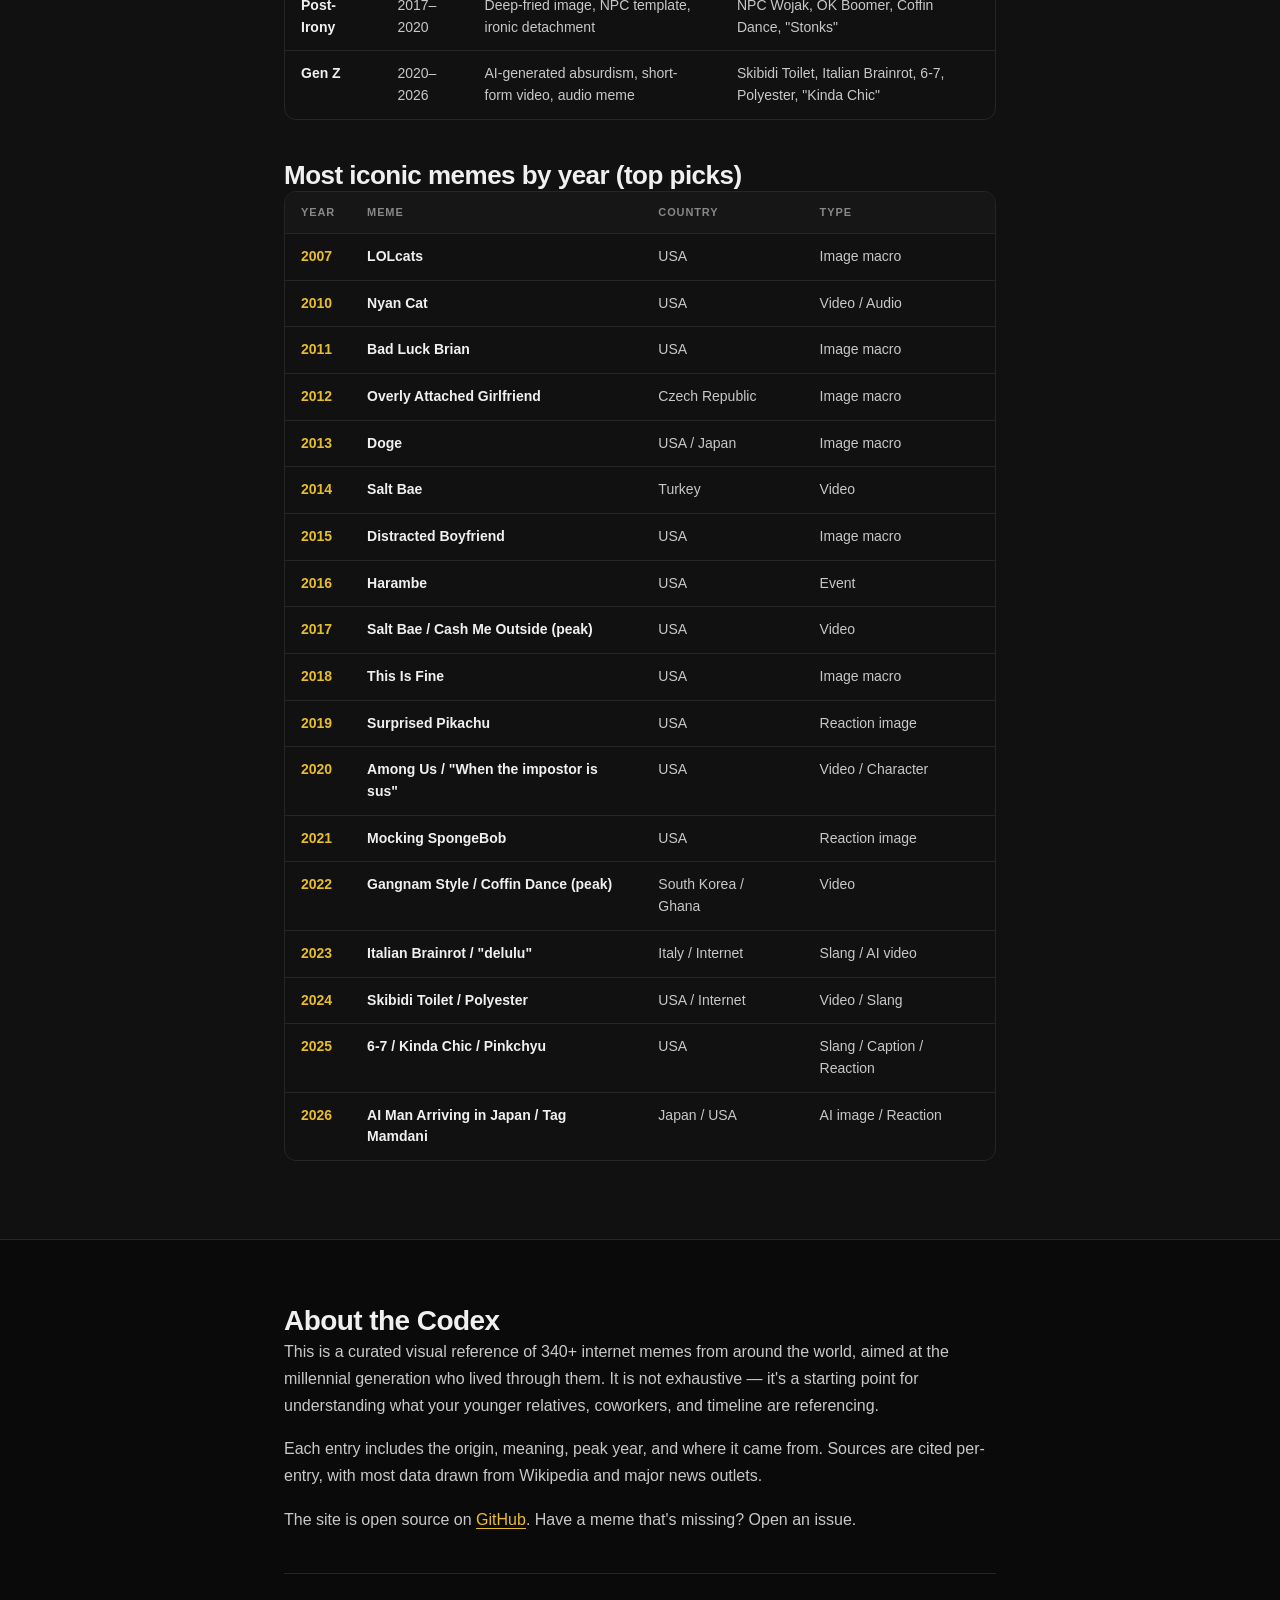
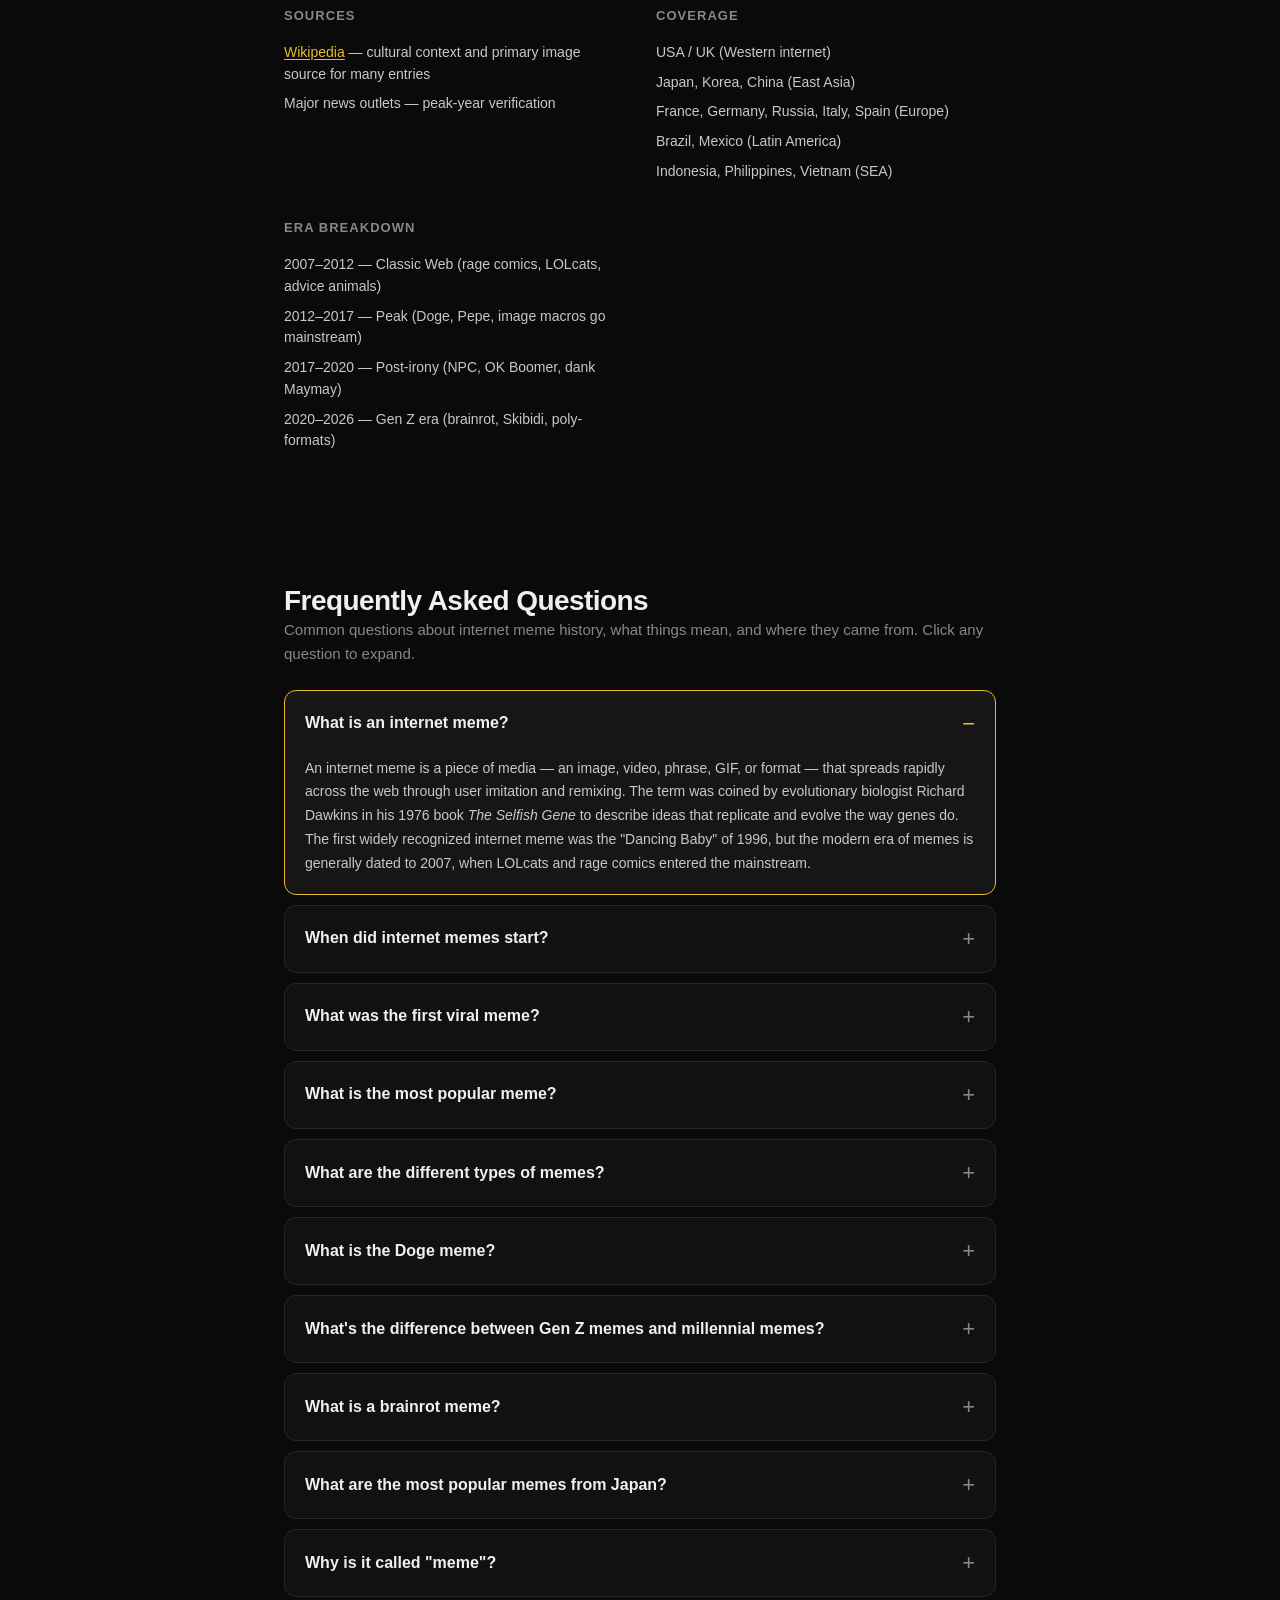
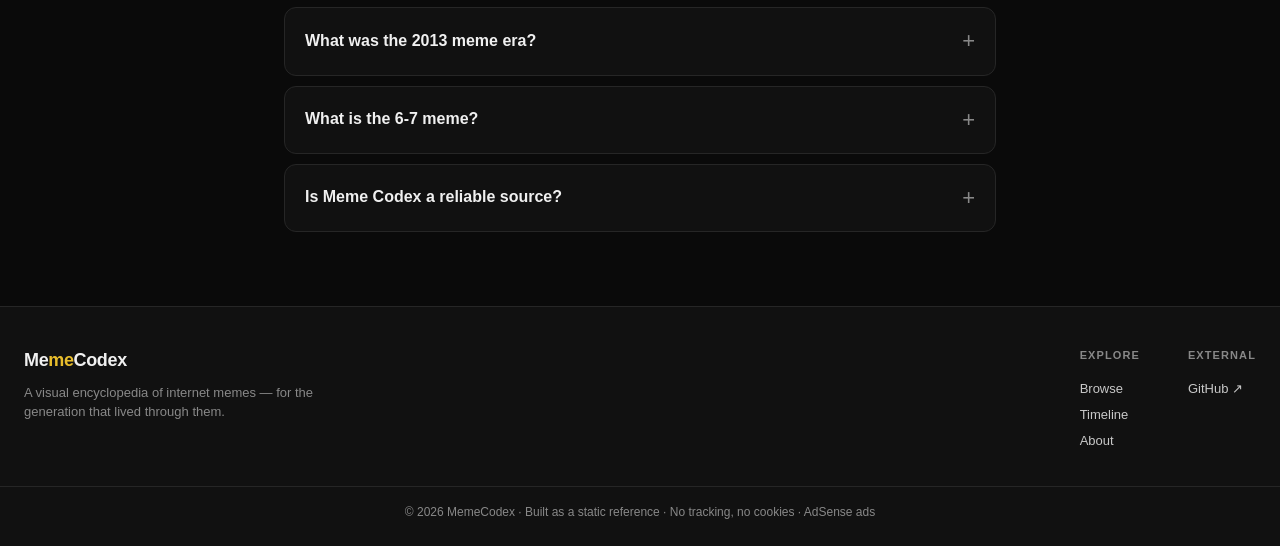
==== commit 6891201d: "chore(data): add 15 new memes (Grr Mondays, Loki Walk Edits, Misery Girl, Whispering Pigeon, Neegy, " ====
--- a/about.html
+++ b/about.html
@@ -178,7 +178,7 @@
     <div class="tldr-box" role="note" aria-label="Key takeaways">
       <span class="tldr-label">Key Takeaways</span>
       <ul class="tldr-list">
-        <li><strong>340+ memes catalogued</strong> across 4 eras (Classic Web 2007–2012, Peak 2012–2017, Post-Irony 2017–2020, Gen Z 2020–2026) and 30+ countries.</li>
+        <li><strong>360+ memes catalogued</strong> across 4 eras (Classic Web 2007–2012, Peak 2012–2017, Post-Irony 2017–2020, Gen Z 2020–2026) and 30+ countries.</li>
         <li><strong>Each entry includes</strong> the year it went viral, country of origin, category (image macro, video, audio, character, etc.), and a plain-English explanation of what it means and how it's used.</li>
         <li><strong>Coverage spans the US and UK,</strong> plus Japan, Korea, China, France, Germany, Russia, Italy, Brazil, Mexico, the Philippines, India, Thailand, and others — memes from around the world, not just the Anglosphere.</li>
         <li><strong>Built for millennials</strong> who want to understand what their kids and timelines are referencing, without diving into TikTok chaos.</li>
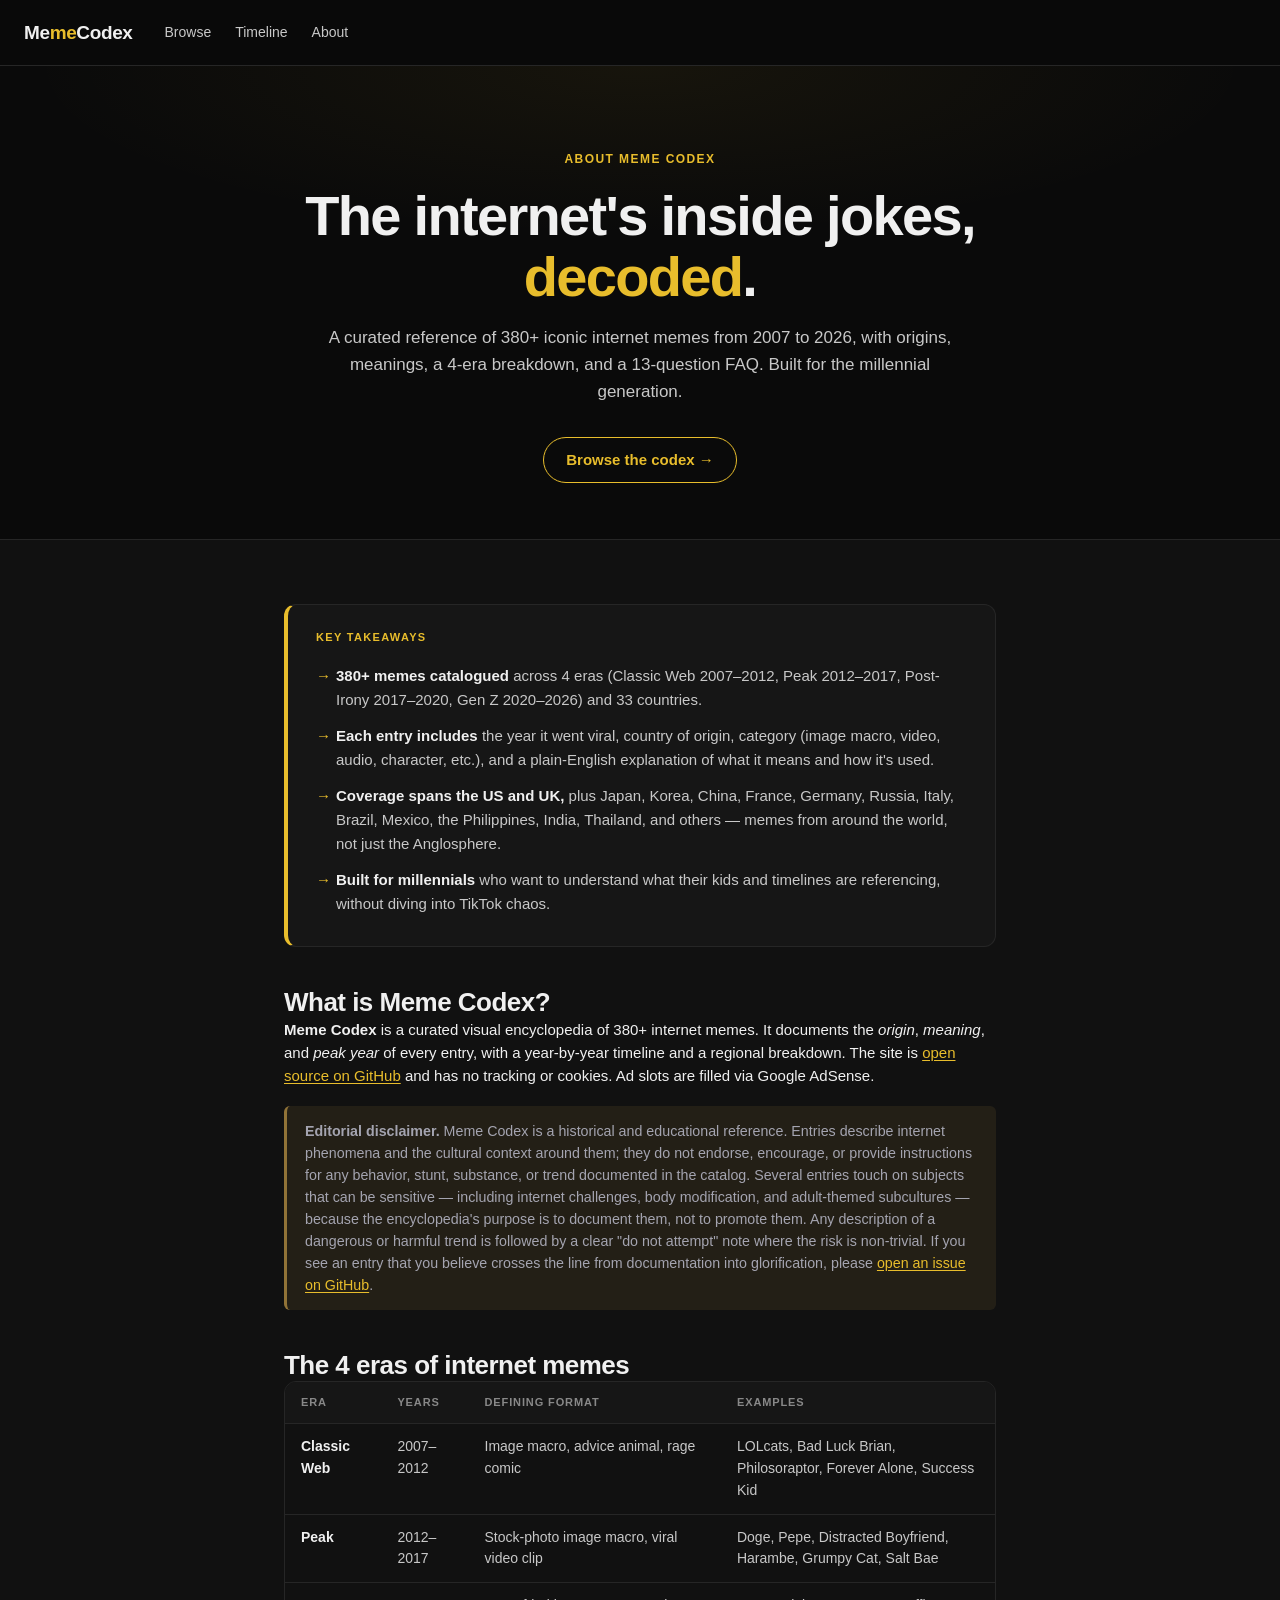
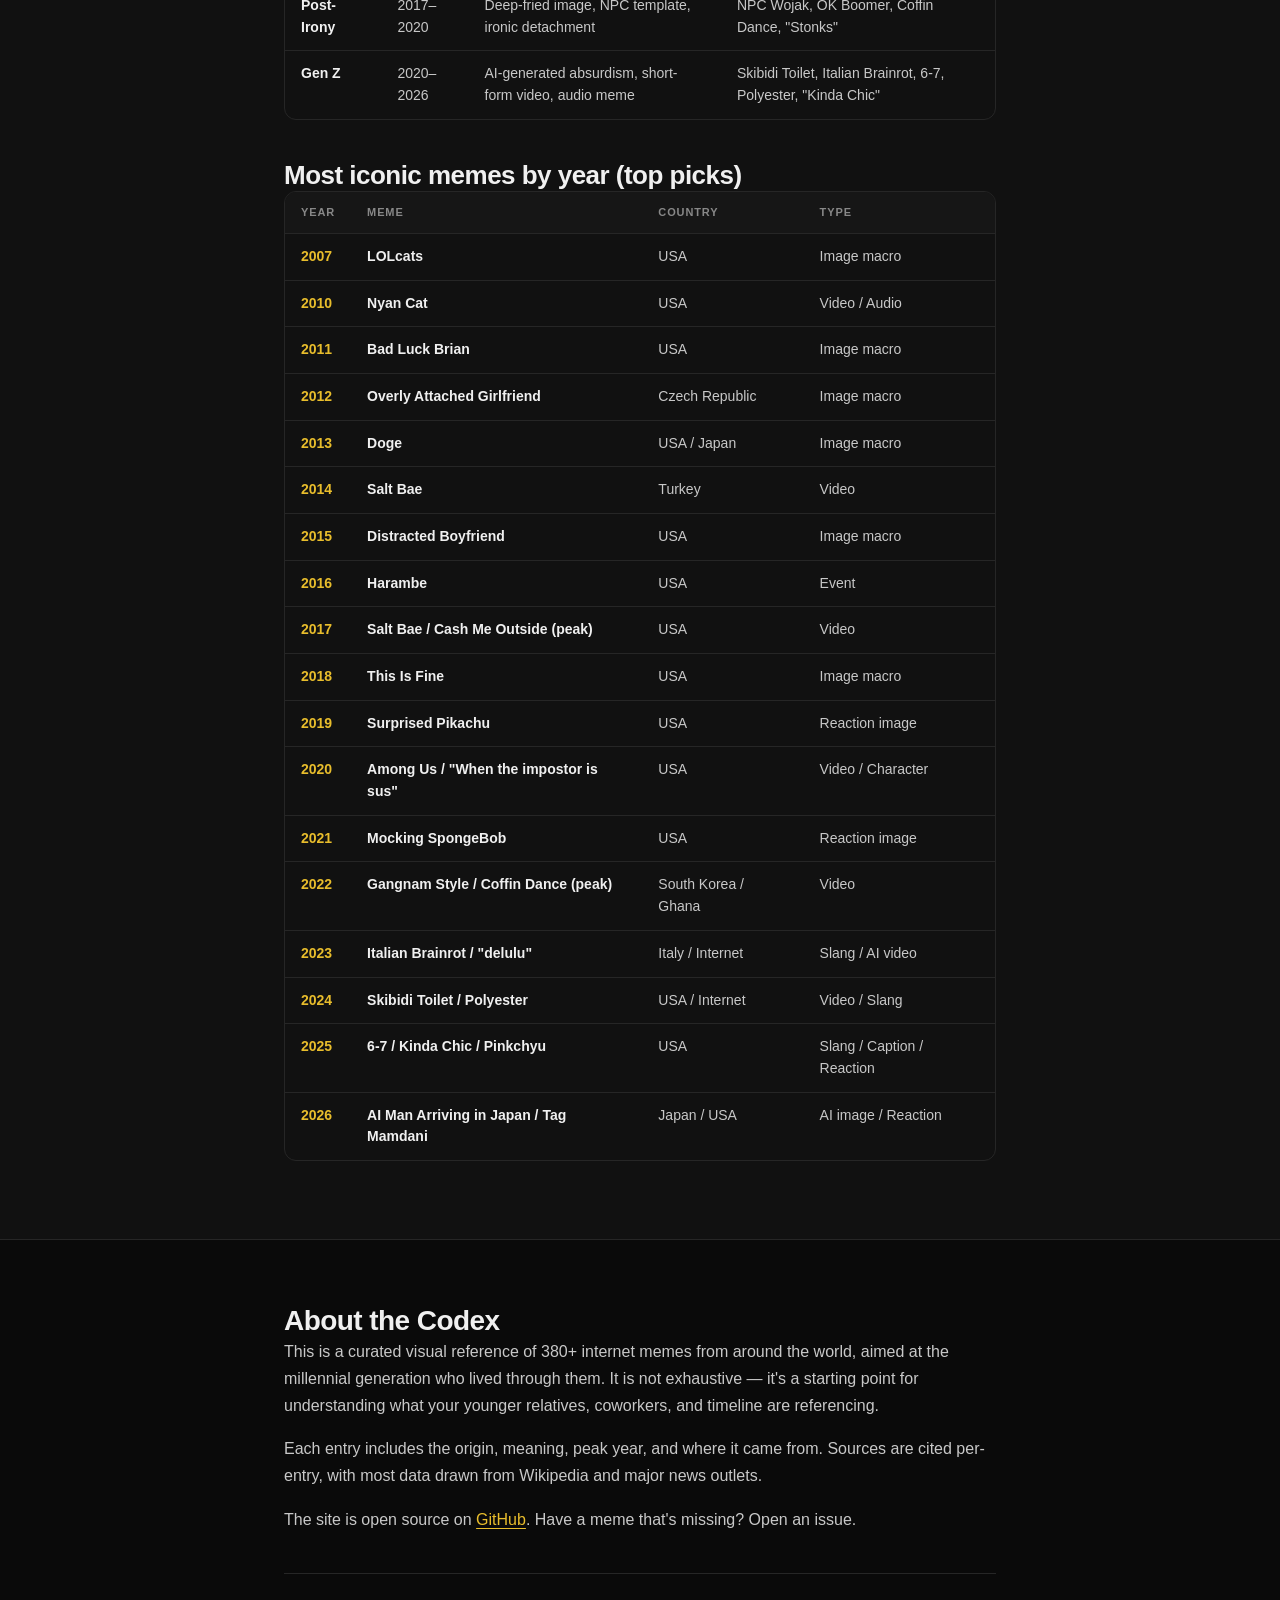
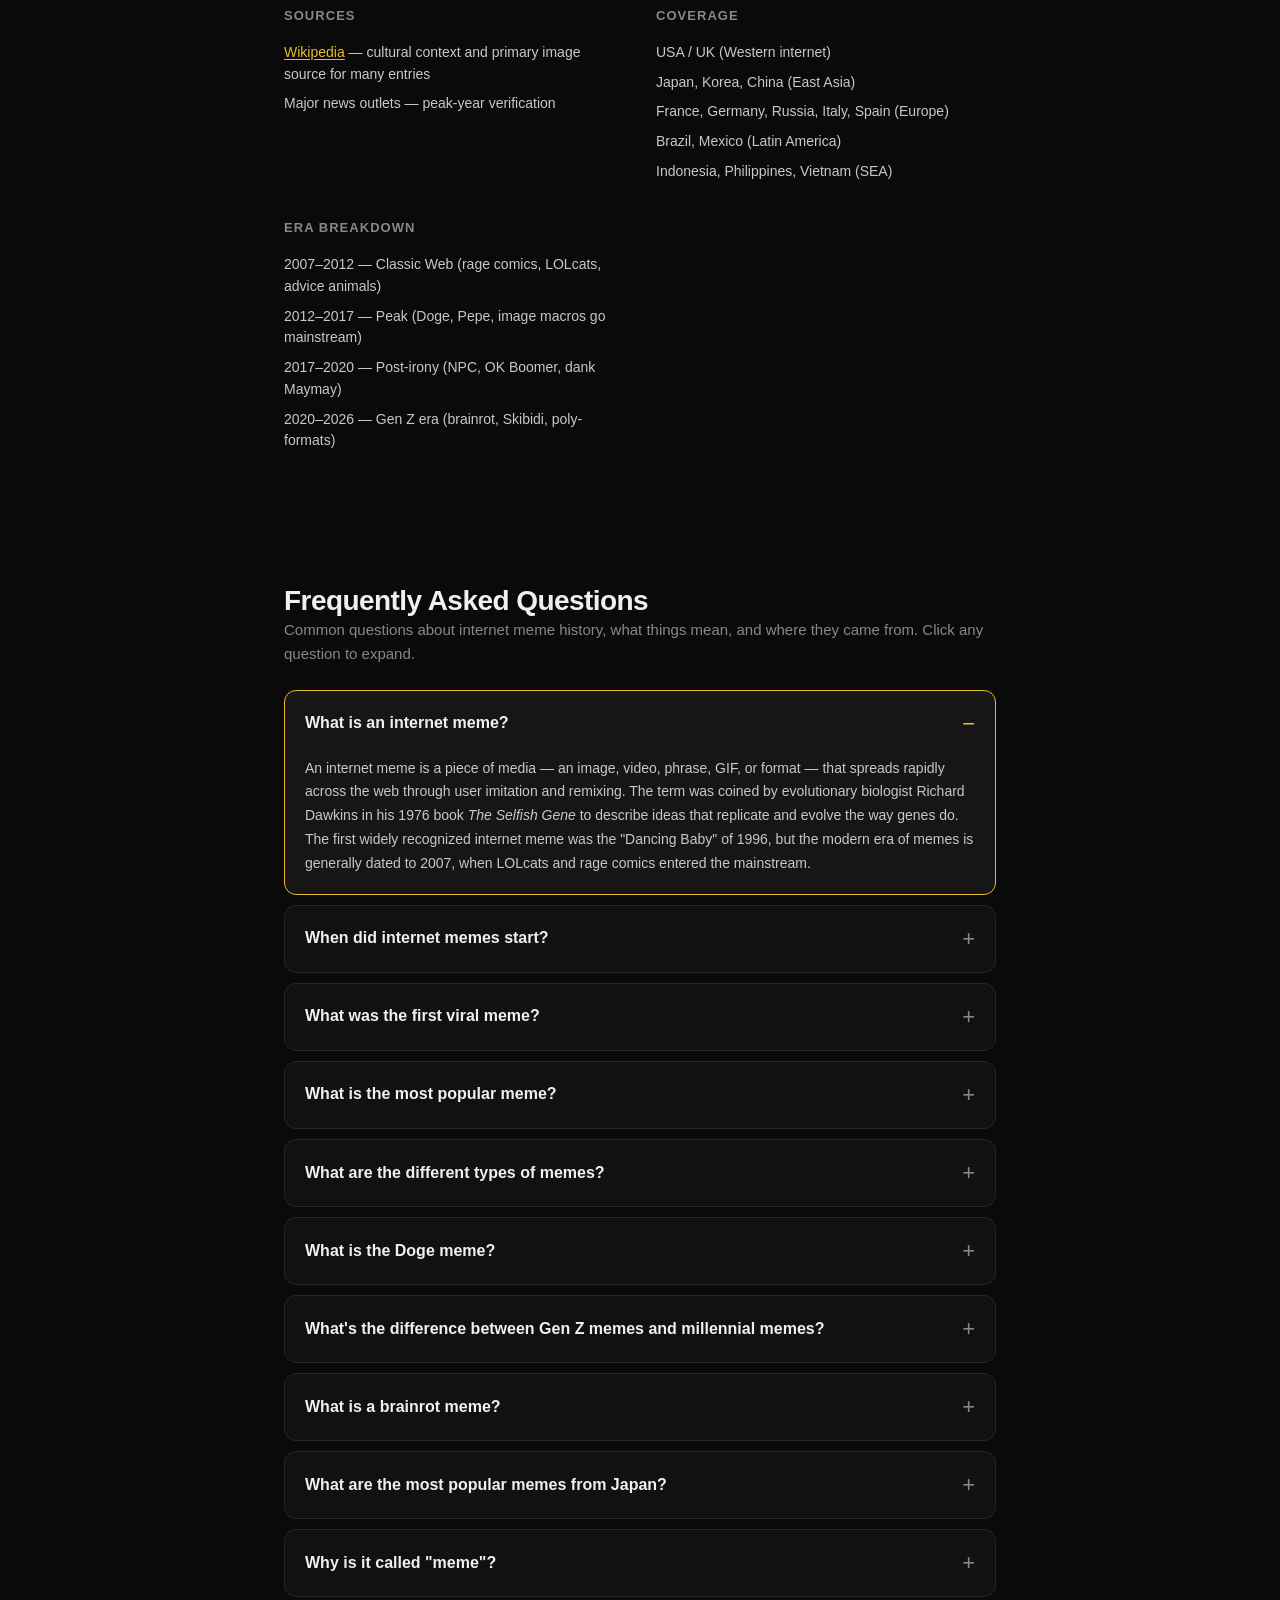
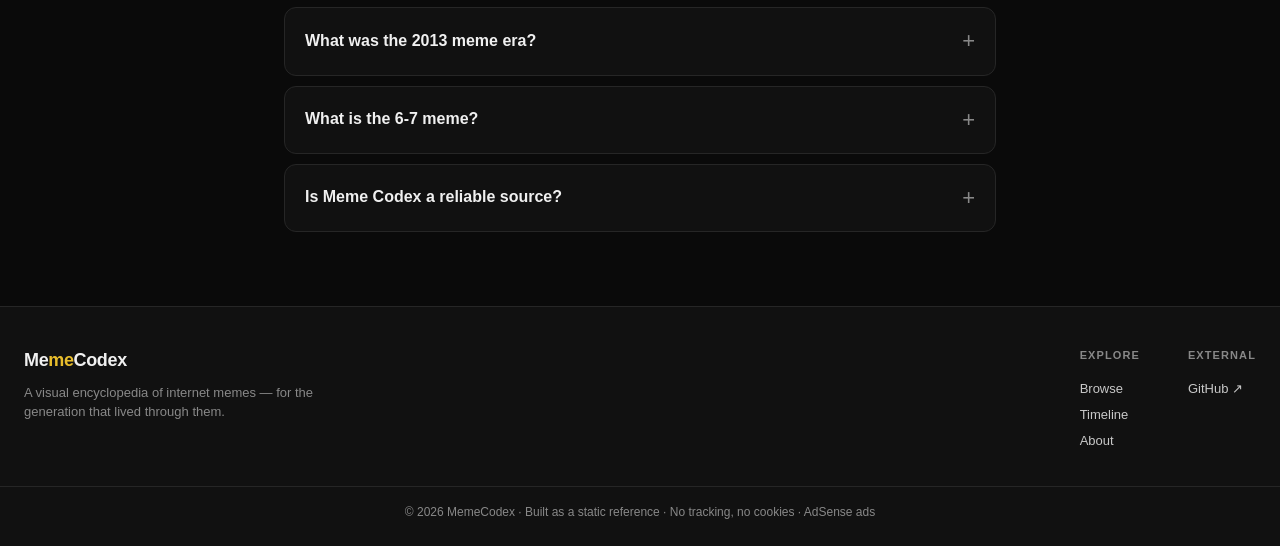
==== commit f6ea5dca: "chore(data): add 24 new memes (Quavo Hotel Lobby AI, Relax Pal, Malfoid, Son emoji copypasta, Polyes" ====
--- a/about.html
+++ b/about.html
@@ -4,7 +4,7 @@
   <meta charset="UTF-8">
   <meta name="viewport" content="width=device-width, initial-scale=1.0">
   <title>About Meme Codex — Internet Meme Encyclopedia, Sources, Coverage &amp; FAQ</title>
-  <meta name="description" content="About Meme Codex: a curated reference of 340+ iconic internet memes from 2007 to 2026, with origins, meanings, a 4-era breakdown, year-by-year timeline, and a 13-question FAQ. Sources, coverage, and editorial process.">
+  <meta name="description" content="About Meme Codex: a curated reference of 380+ iconic internet memes from 2007 to 2026, with origins, meanings, a 4-era breakdown, year-by-year timeline, and a 13-question FAQ. Sources, coverage, and editorial process.">
   <meta name="keywords" content="meme encyclopedia, meme codex about, internet meme history, meme sources, meme coverage, list of memes, viral memes timeline">
   <meta name="author" content="Meme Codex">
   <meta name="robots" content="index, follow, max-image-preview:large">
@@ -16,14 +16,14 @@
   <meta property="og:type" content="article">
   <meta property="og:site_name" content="Meme Codex">
   <meta property="og:title" content="About Meme Codex — Internet Meme Encyclopedia">
-  <meta property="og:description" content="340+ iconic internet memes from around the world, with origins, meanings, and a timeline from 2007 to 2026.">
+  <meta property="og:description" content="380+ iconic internet memes from around the world, with origins, meanings, and a timeline from 2007 to 2026.">
   <meta property="og:url" content="https://getquickfire.com/about.html">
   <meta property="og:image" content="https://getquickfire.com/og-image.svg">
 
   <!-- Twitter Card -->
   <meta name="twitter:card" content="summary_large_image">
   <meta name="twitter:title" content="About Meme Codex — Internet Meme Encyclopedia">
-  <meta name="twitter:description" content="340+ iconic internet memes, with origins, meanings, and a 4-era timeline. Sources, coverage, FAQ.">
+  <meta name="twitter:description" content="380+ iconic internet memes, with origins, meanings, and a 4-era timeline. Sources, coverage, FAQ.">
   <meta name="twitter:image" content="https://getquickfire.com/og-image.svg">
 
   <!-- JSON-LD Schema: FAQPage -->
@@ -157,7 +157,7 @@
         <circle cx="11" cy="11" r="8"></circle>
         <path d="m21 21-4.34-4.34"></path>
       </svg>
-      <input type="search" placeholder="Search 340+ memes…" disabled aria-label="Search memes">
+      <input type="search" placeholder="Search 380+ memes…" disabled aria-label="Search memes">
     </div>
   </div>
 </header>
@@ -167,7 +167,7 @@
   <div class="section-inner narrow">
     <span class="eyebrow">About Meme Codex</span>
     <h1 class="page-title">The internet's inside jokes, <span class="accent">decoded</span>.</h1>
-    <p class="page-sub">A curated reference of 340+ iconic internet memes from 2007 to 2026, with origins, meanings, a 4-era breakdown, and a 13-question FAQ. Built for the millennial generation.</p>
+    <p class="page-sub">A curated reference of 380+ iconic internet memes from 2007 to 2026, with origins, meanings, a 4-era breakdown, and a 13-question FAQ. Built for the millennial generation.</p>
     <a href="index.html" class="page-cta">Browse the codex →</a>
   </div>
 </section>
@@ -178,7 +178,7 @@
     <div class="tldr-box" role="note" aria-label="Key takeaways">
       <span class="tldr-label">Key Takeaways</span>
       <ul class="tldr-list">
-        <li><strong>360+ memes catalogued</strong> across 4 eras (Classic Web 2007–2012, Peak 2012–2017, Post-Irony 2017–2020, Gen Z 2020–2026) and 30+ countries.</li>
+        <li><strong>380+ memes catalogued</strong> across 4 eras (Classic Web 2007–2012, Peak 2012–2017, Post-Irony 2017–2020, Gen Z 2020–2026) and 33 countries.</li>
         <li><strong>Each entry includes</strong> the year it went viral, country of origin, category (image macro, video, audio, character, etc.), and a plain-English explanation of what it means and how it's used.</li>
         <li><strong>Coverage spans the US and UK,</strong> plus Japan, Korea, China, France, Germany, Russia, Italy, Brazil, Mexico, the Philippines, India, Thailand, and others — memes from around the world, not just the Anglosphere.</li>
         <li><strong>Built for millennials</strong> who want to understand what their kids and timelines are referencing, without diving into TikTok chaos.</li>
@@ -186,7 +186,7 @@
     </div>
 
     <h2 class="seo-h2">What is Meme Codex?</h2>
-    <p><strong>Meme Codex</strong> is a curated visual encyclopedia of 340+ internet memes. It documents the <em>origin</em>, <em>meaning</em>, and <em>peak year</em> of every entry, with a year-by-year timeline and a regional breakdown. The site is <a href="https://github.com/zuttohimadakara-art/meme-codex" target="_blank" rel="noopener">open source on GitHub</a> and has no tracking or cookies. Ad slots are filled via Google AdSense.</p>
+    <p><strong>Meme Codex</strong> is a curated visual encyclopedia of 380+ internet memes. It documents the <em>origin</em>, <em>meaning</em>, and <em>peak year</em> of every entry, with a year-by-year timeline and a regional breakdown. The site is <a href="https://github.com/zuttohimadakara-art/meme-codex" target="_blank" rel="noopener">open source on GitHub</a> and has no tracking or cookies. Ad slots are filled via Google AdSense.</p>
     <p class="editorial-disclaimer"><strong>Editorial disclaimer.</strong> Meme Codex is a historical and educational reference. Entries describe internet phenomena and the cultural context around them; they do not endorse, encourage, or provide instructions for any behavior, stunt, substance, or trend documented in the catalog. Several entries touch on subjects that can be sensitive &mdash; including internet challenges, body modification, and adult-themed subcultures &mdash; because the encyclopedia's purpose is to document them, not to promote them. Any description of a dangerous or harmful trend is followed by a clear "do not attempt" note where the risk is non-trivial. If you see an entry that you believe crosses the line from documentation into glorification, please <a href="https://github.com/zuttohimadakara-art/meme-codex/issues" target="_blank" rel="noopener">open an issue on GitHub</a>.</p>
 
     <h2 class="seo-h2">The 4 eras of internet memes</h2>
@@ -259,7 +259,7 @@
 <section class="about-section" id="about">
   <div class="section-inner narrow">
     <h2 class="section-title">About the Codex</h2>
-    <p>This is a curated visual reference of 340+ internet memes from around the world, aimed at the millennial generation who lived through them. It is not exhaustive — it's a starting point for understanding what your younger relatives, coworkers, and timeline are referencing.</p>
+    <p>This is a curated visual reference of 380+ internet memes from around the world, aimed at the millennial generation who lived through them. It is not exhaustive — it's a starting point for understanding what your younger relatives, coworkers, and timeline are referencing.</p>
     <p>Each entry includes the origin, meaning, peak year, and where it came from. Sources are cited per-entry, with most data drawn from Wikipedia and major news outlets.</p>
     <p>The site is open source on <a href="https://github.com/zuttohimadakara-art/meme-codex" target="_blank" rel="noopener">GitHub</a>. Have a meme that's missing? Open an issue.</p>
 
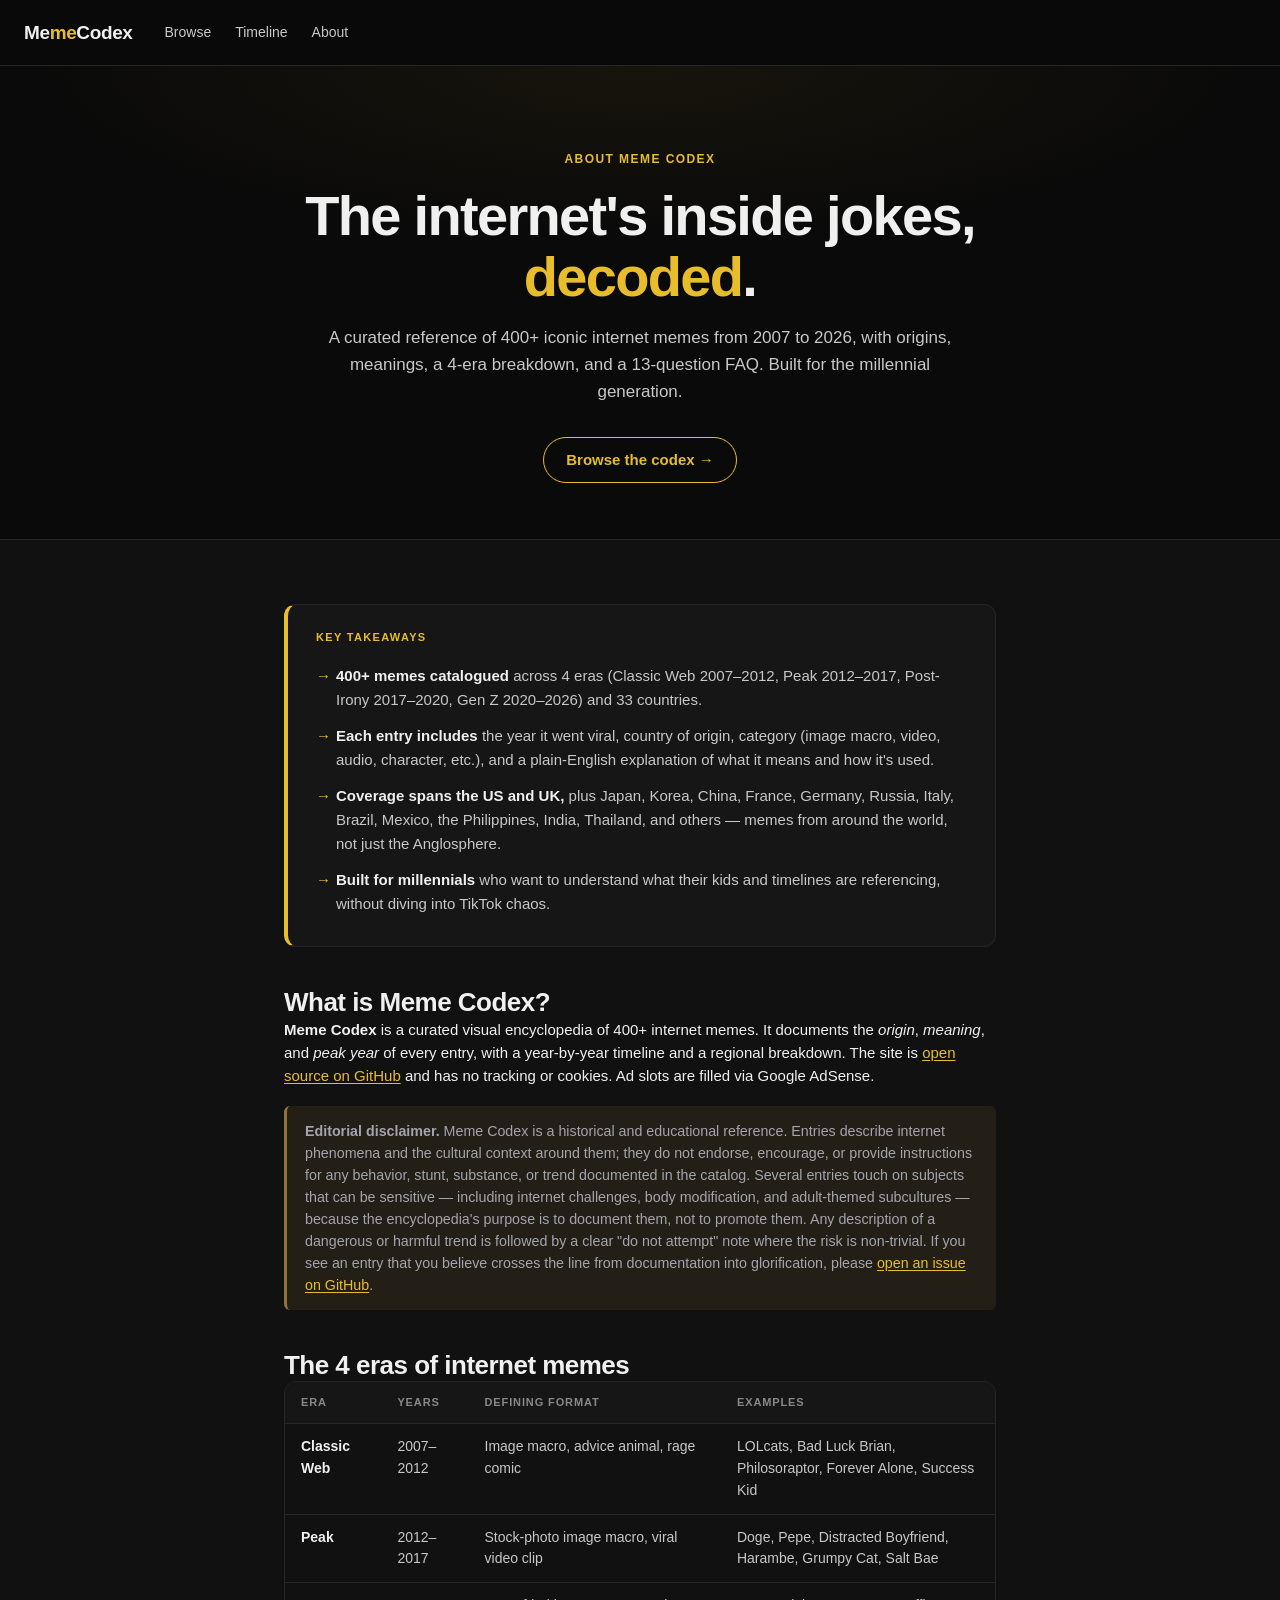
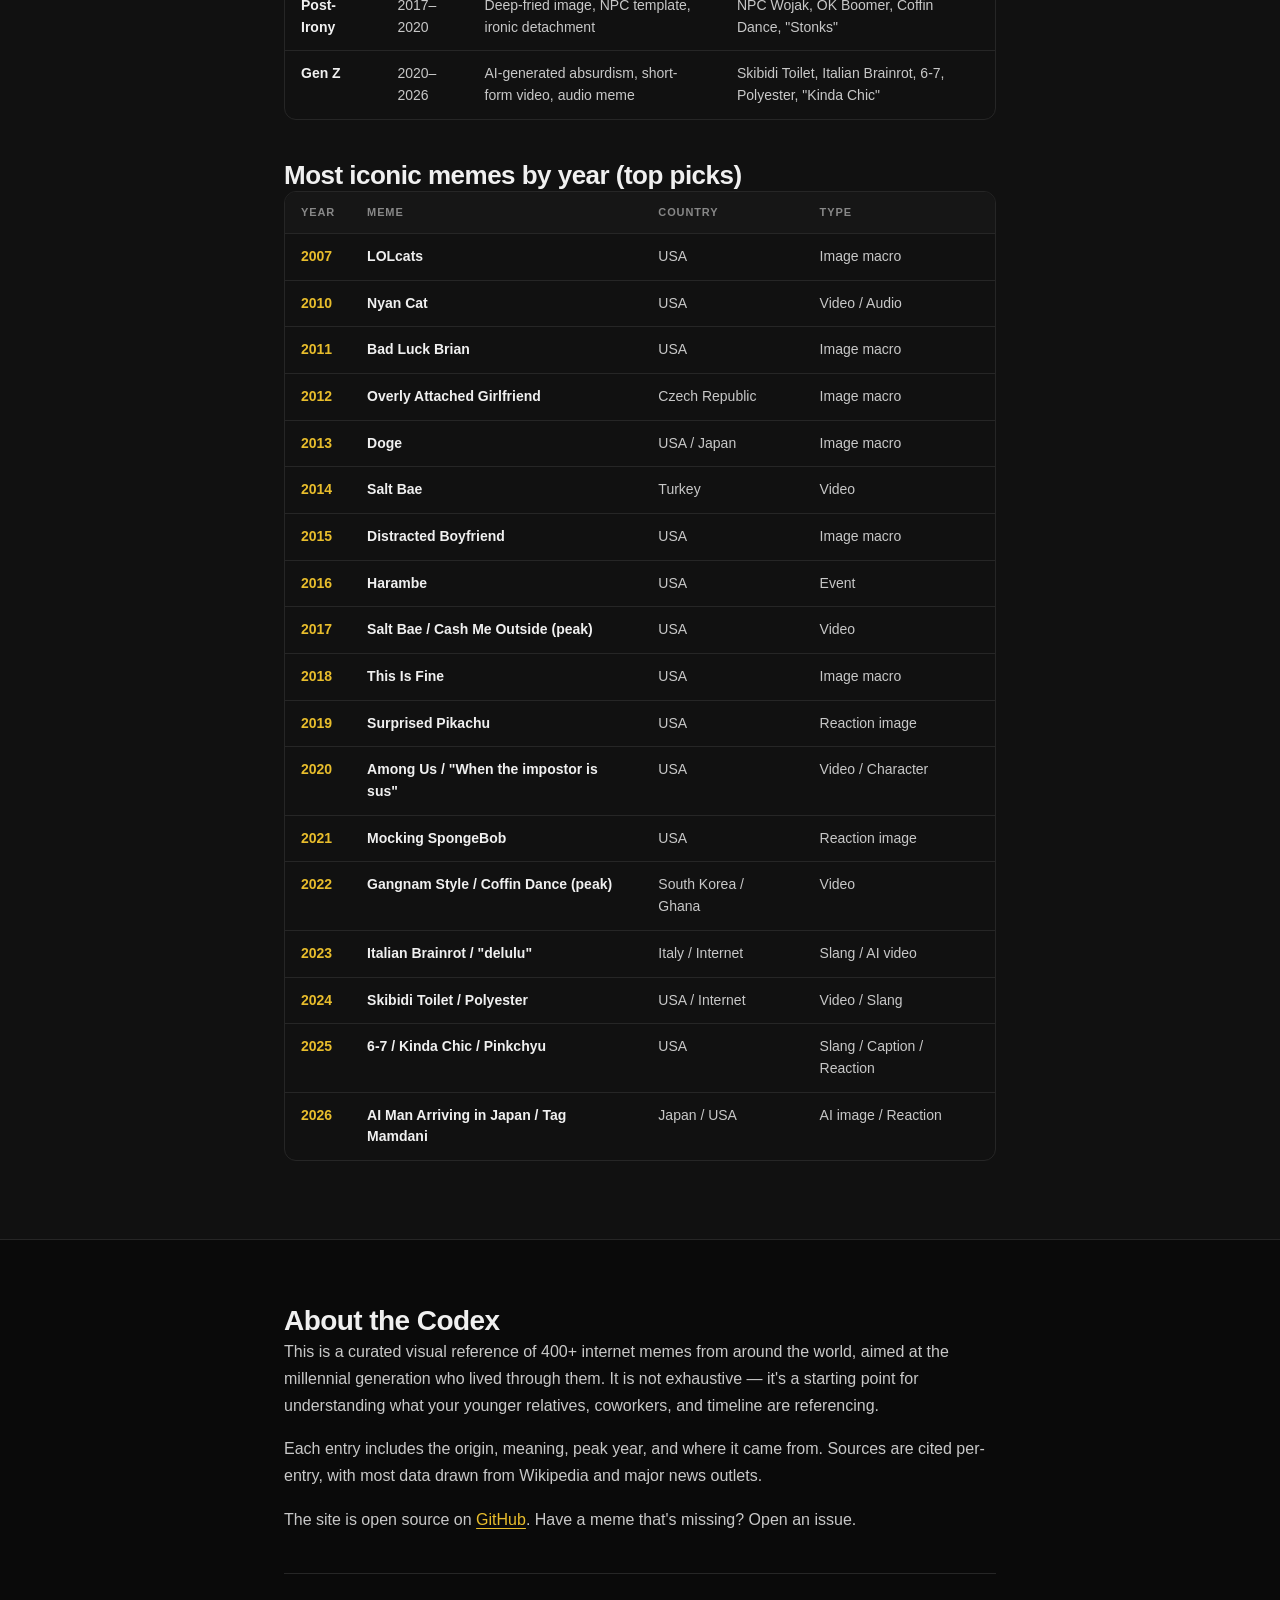
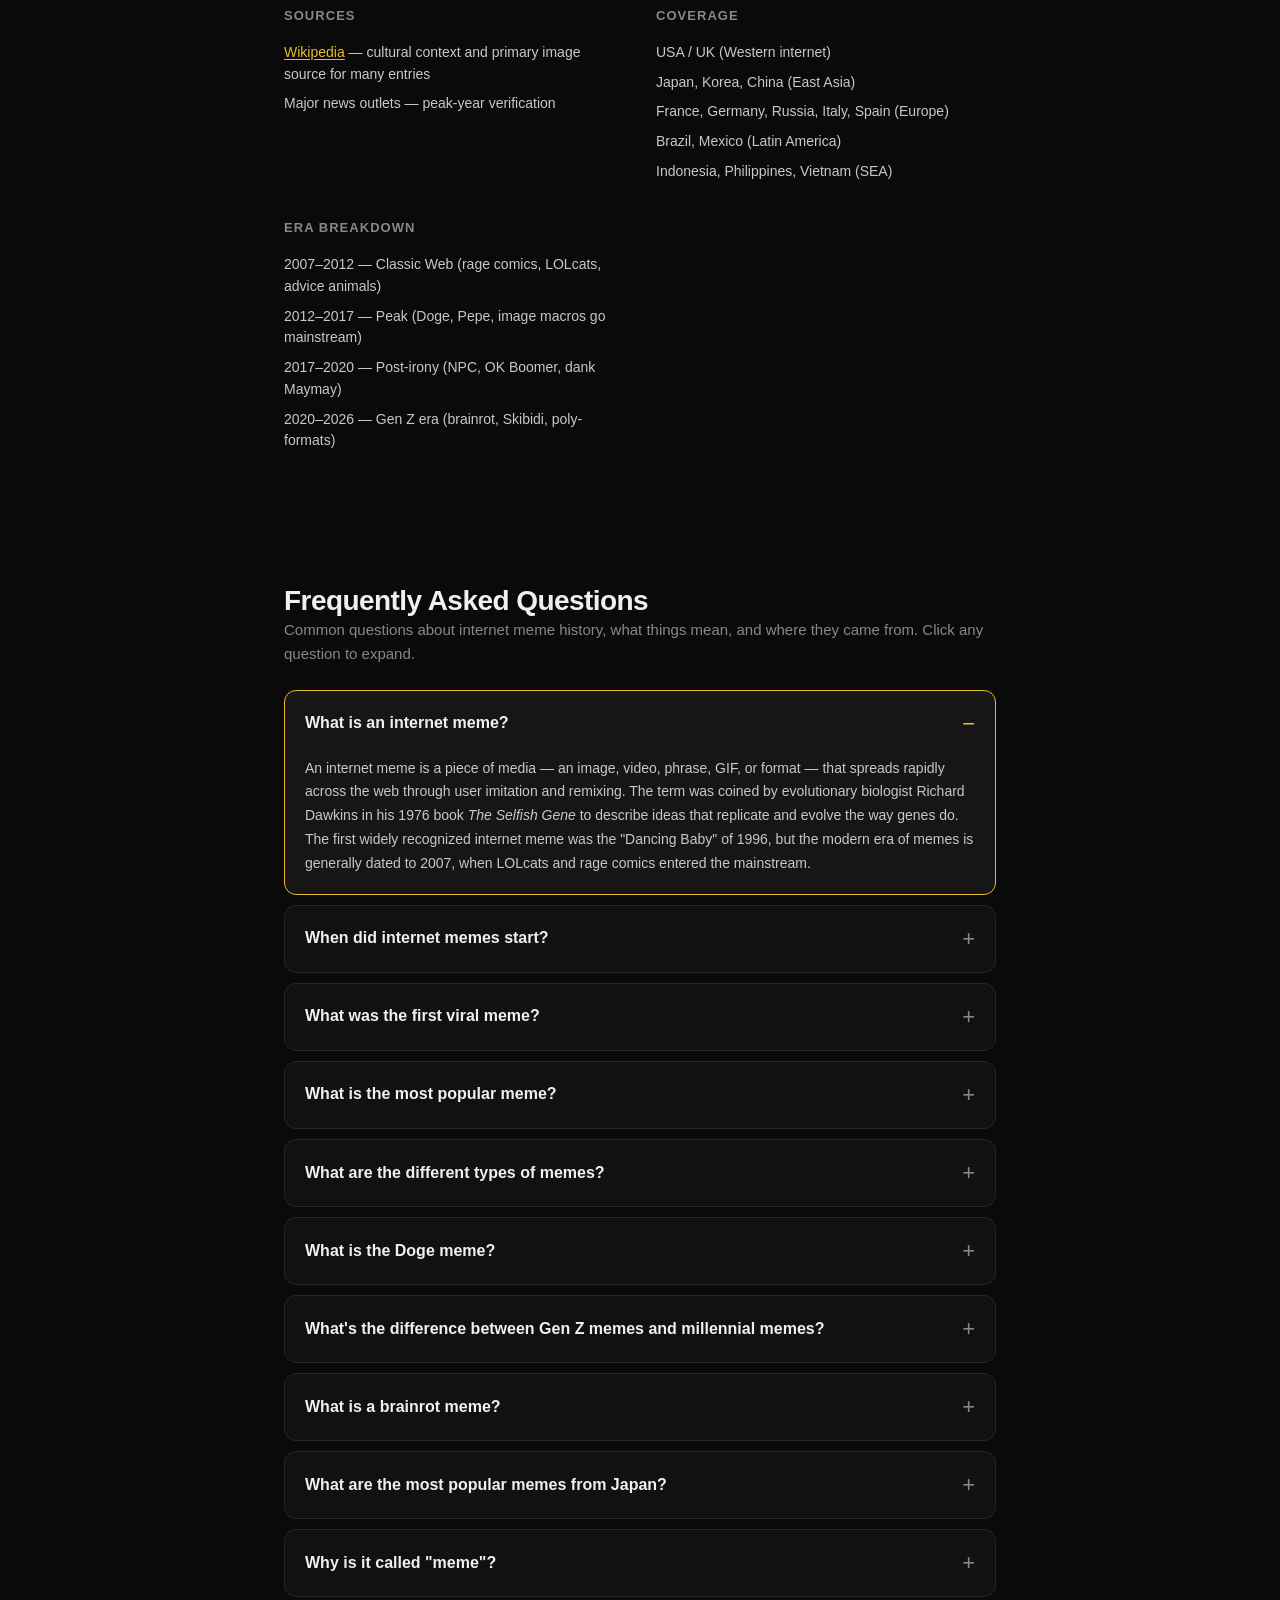
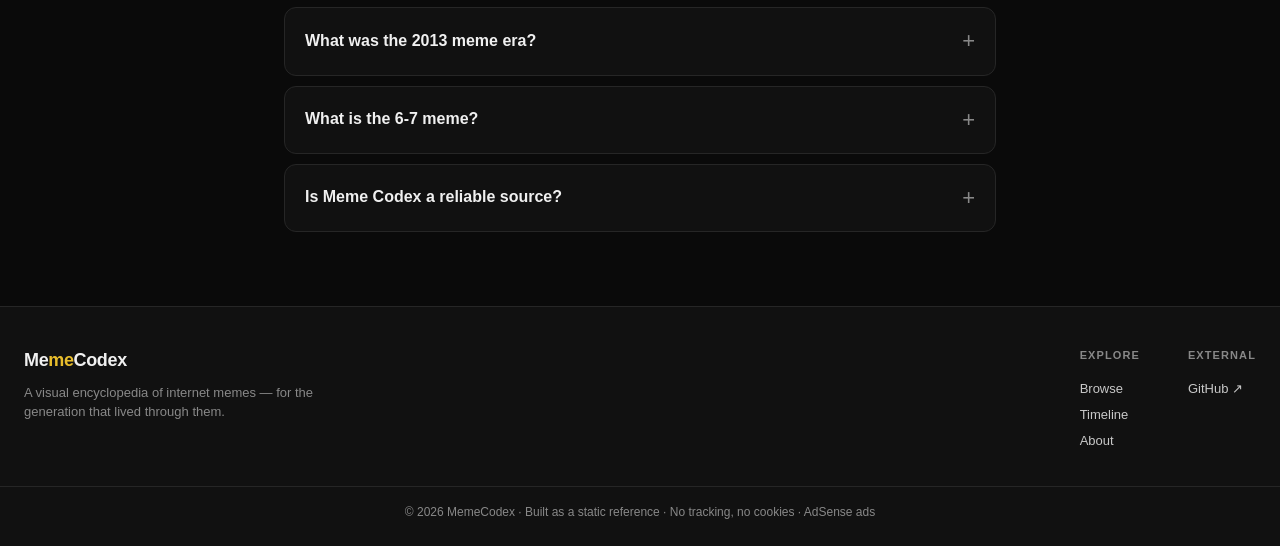
==== commit aeba0d6a: "chore(data): add 15 new memes (Meximutt / O Algo, Thank You Baby, I'm So Sorry Trend, While They Are" ====
--- a/about.html
+++ b/about.html
@@ -4,7 +4,7 @@
   <meta charset="UTF-8">
   <meta name="viewport" content="width=device-width, initial-scale=1.0">
   <title>About Meme Codex — Internet Meme Encyclopedia, Sources, Coverage &amp; FAQ</title>
-  <meta name="description" content="About Meme Codex: a curated reference of 380+ iconic internet memes from 2007 to 2026, with origins, meanings, a 4-era breakdown, year-by-year timeline, and a 13-question FAQ. Sources, coverage, and editorial process.">
+  <meta name="description" content="About Meme Codex: a curated reference of 400+ iconic internet memes from 2007 to 2026, with origins, meanings, a 4-era breakdown, year-by-year timeline, and a 13-question FAQ. Sources, coverage, and editorial process.">
   <meta name="keywords" content="meme encyclopedia, meme codex about, internet meme history, meme sources, meme coverage, list of memes, viral memes timeline">
   <meta name="author" content="Meme Codex">
   <meta name="robots" content="index, follow, max-image-preview:large">
@@ -16,14 +16,14 @@
   <meta property="og:type" content="article">
   <meta property="og:site_name" content="Meme Codex">
   <meta property="og:title" content="About Meme Codex — Internet Meme Encyclopedia">
-  <meta property="og:description" content="380+ iconic internet memes from around the world, with origins, meanings, and a timeline from 2007 to 2026.">
+  <meta property="og:description" content="400+ iconic internet memes from around the world, with origins, meanings, and a timeline from 2007 to 2026.">
   <meta property="og:url" content="https://getquickfire.com/about.html">
   <meta property="og:image" content="https://getquickfire.com/og-image.svg">
 
   <!-- Twitter Card -->
   <meta name="twitter:card" content="summary_large_image">
   <meta name="twitter:title" content="About Meme Codex — Internet Meme Encyclopedia">
-  <meta name="twitter:description" content="380+ iconic internet memes, with origins, meanings, and a 4-era timeline. Sources, coverage, FAQ.">
+  <meta name="twitter:description" content="400+ iconic internet memes, with origins, meanings, and a 4-era timeline. Sources, coverage, FAQ.">
   <meta name="twitter:image" content="https://getquickfire.com/og-image.svg">
 
   <!-- JSON-LD Schema: FAQPage -->
@@ -157,7 +157,7 @@
         <circle cx="11" cy="11" r="8"></circle>
         <path d="m21 21-4.34-4.34"></path>
       </svg>
-      <input type="search" placeholder="Search 380+ memes…" disabled aria-label="Search memes">
+      <input type="search" placeholder="Search 400+ memes…" disabled aria-label="Search memes">
     </div>
   </div>
 </header>
@@ -167,7 +167,7 @@
   <div class="section-inner narrow">
     <span class="eyebrow">About Meme Codex</span>
     <h1 class="page-title">The internet's inside jokes, <span class="accent">decoded</span>.</h1>
-    <p class="page-sub">A curated reference of 380+ iconic internet memes from 2007 to 2026, with origins, meanings, a 4-era breakdown, and a 13-question FAQ. Built for the millennial generation.</p>
+    <p class="page-sub">A curated reference of 400+ iconic internet memes from 2007 to 2026, with origins, meanings, a 4-era breakdown, and a 13-question FAQ. Built for the millennial generation.</p>
     <a href="index.html" class="page-cta">Browse the codex →</a>
   </div>
 </section>
@@ -178,7 +178,7 @@
     <div class="tldr-box" role="note" aria-label="Key takeaways">
       <span class="tldr-label">Key Takeaways</span>
       <ul class="tldr-list">
-        <li><strong>380+ memes catalogued</strong> across 4 eras (Classic Web 2007–2012, Peak 2012–2017, Post-Irony 2017–2020, Gen Z 2020–2026) and 33 countries.</li>
+        <li><strong>400+ memes catalogued</strong> across 4 eras (Classic Web 2007–2012, Peak 2012–2017, Post-Irony 2017–2020, Gen Z 2020–2026) and 33 countries.</li>
         <li><strong>Each entry includes</strong> the year it went viral, country of origin, category (image macro, video, audio, character, etc.), and a plain-English explanation of what it means and how it's used.</li>
         <li><strong>Coverage spans the US and UK,</strong> plus Japan, Korea, China, France, Germany, Russia, Italy, Brazil, Mexico, the Philippines, India, Thailand, and others — memes from around the world, not just the Anglosphere.</li>
         <li><strong>Built for millennials</strong> who want to understand what their kids and timelines are referencing, without diving into TikTok chaos.</li>
@@ -186,7 +186,7 @@
     </div>
 
     <h2 class="seo-h2">What is Meme Codex?</h2>
-    <p><strong>Meme Codex</strong> is a curated visual encyclopedia of 380+ internet memes. It documents the <em>origin</em>, <em>meaning</em>, and <em>peak year</em> of every entry, with a year-by-year timeline and a regional breakdown. The site is <a href="https://github.com/zuttohimadakara-art/meme-codex" target="_blank" rel="noopener">open source on GitHub</a> and has no tracking or cookies. Ad slots are filled via Google AdSense.</p>
+    <p><strong>Meme Codex</strong> is a curated visual encyclopedia of 400+ internet memes. It documents the <em>origin</em>, <em>meaning</em>, and <em>peak year</em> of every entry, with a year-by-year timeline and a regional breakdown. The site is <a href="https://github.com/zuttohimadakara-art/meme-codex" target="_blank" rel="noopener">open source on GitHub</a> and has no tracking or cookies. Ad slots are filled via Google AdSense.</p>
     <p class="editorial-disclaimer"><strong>Editorial disclaimer.</strong> Meme Codex is a historical and educational reference. Entries describe internet phenomena and the cultural context around them; they do not endorse, encourage, or provide instructions for any behavior, stunt, substance, or trend documented in the catalog. Several entries touch on subjects that can be sensitive &mdash; including internet challenges, body modification, and adult-themed subcultures &mdash; because the encyclopedia's purpose is to document them, not to promote them. Any description of a dangerous or harmful trend is followed by a clear "do not attempt" note where the risk is non-trivial. If you see an entry that you believe crosses the line from documentation into glorification, please <a href="https://github.com/zuttohimadakara-art/meme-codex/issues" target="_blank" rel="noopener">open an issue on GitHub</a>.</p>
 
     <h2 class="seo-h2">The 4 eras of internet memes</h2>
@@ -259,7 +259,7 @@
 <section class="about-section" id="about">
   <div class="section-inner narrow">
     <h2 class="section-title">About the Codex</h2>
-    <p>This is a curated visual reference of 380+ internet memes from around the world, aimed at the millennial generation who lived through them. It is not exhaustive — it's a starting point for understanding what your younger relatives, coworkers, and timeline are referencing.</p>
+    <p>This is a curated visual reference of 400+ internet memes from around the world, aimed at the millennial generation who lived through them. It is not exhaustive — it's a starting point for understanding what your younger relatives, coworkers, and timeline are referencing.</p>
     <p>Each entry includes the origin, meaning, peak year, and where it came from. Sources are cited per-entry, with most data drawn from Wikipedia and major news outlets.</p>
     <p>The site is open source on <a href="https://github.com/zuttohimadakara-art/meme-codex" target="_blank" rel="noopener">GitHub</a>. Have a meme that's missing? Open an issue.</p>
 
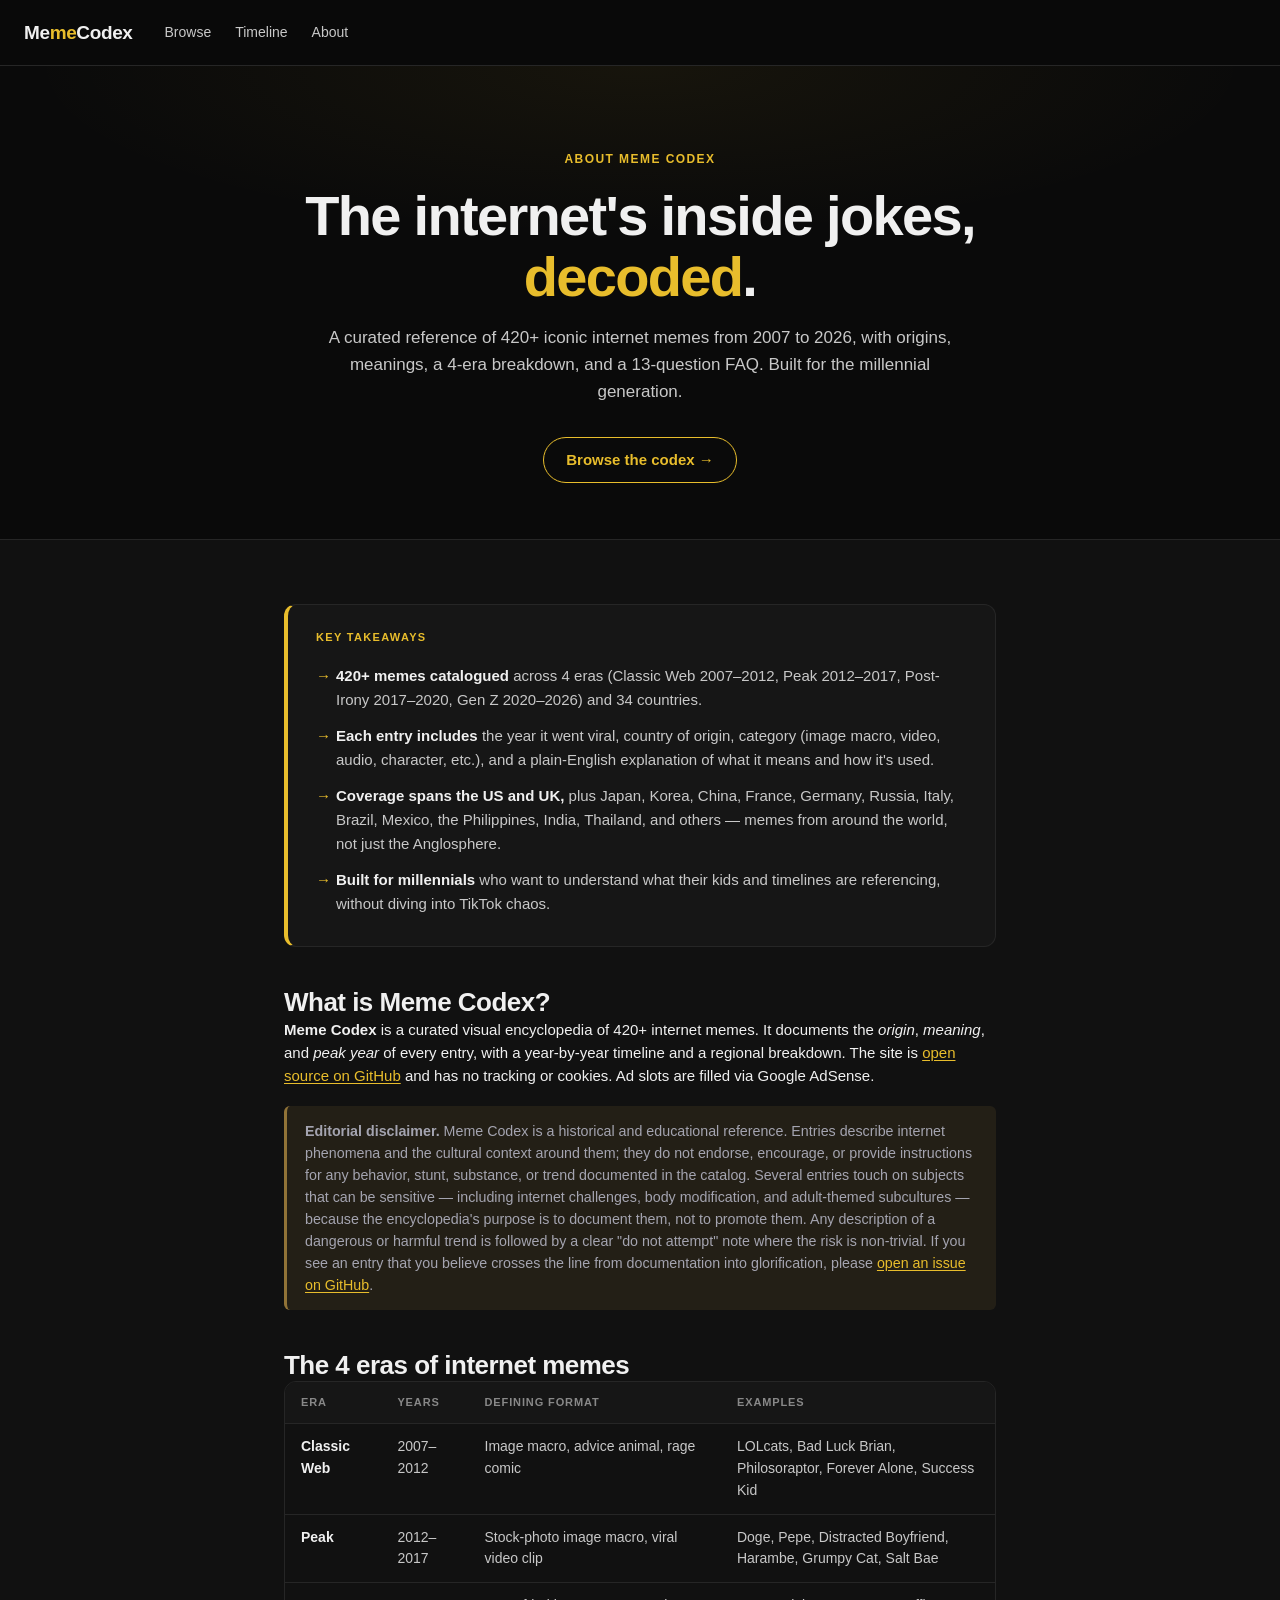
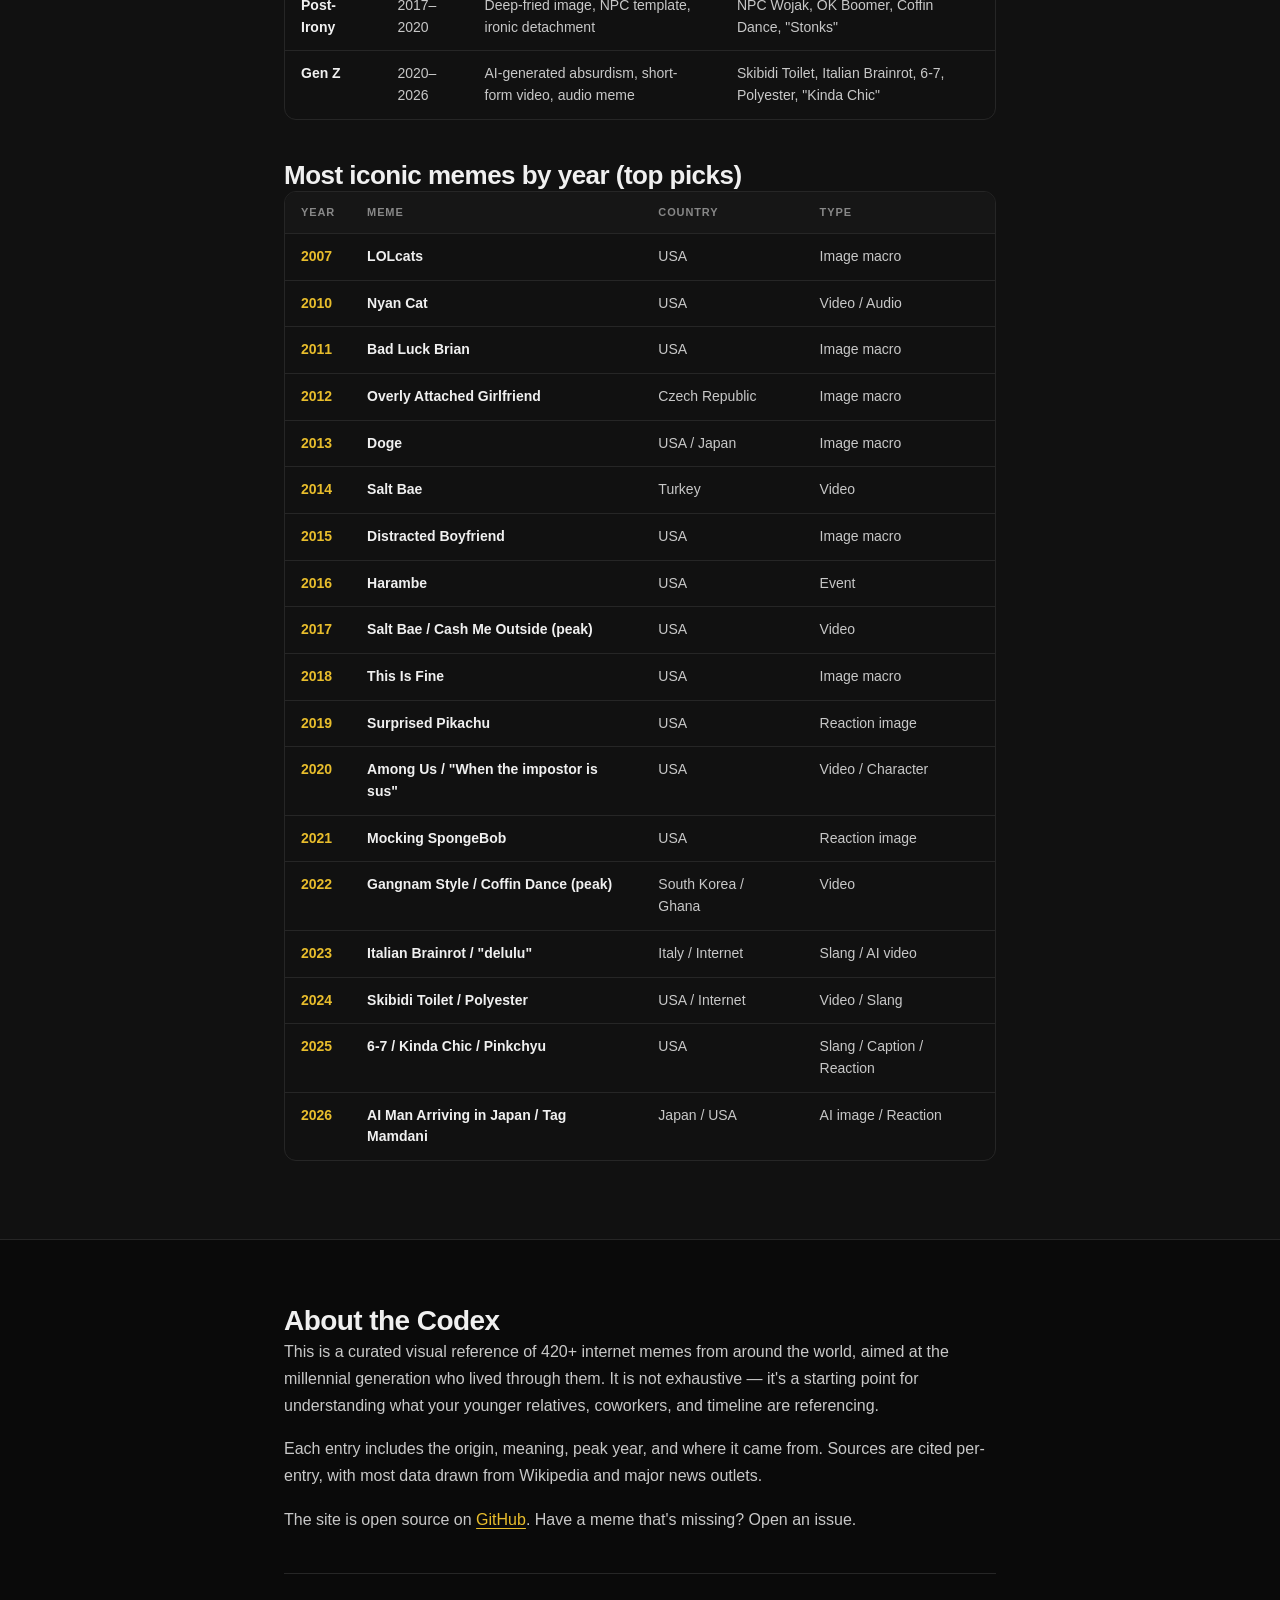
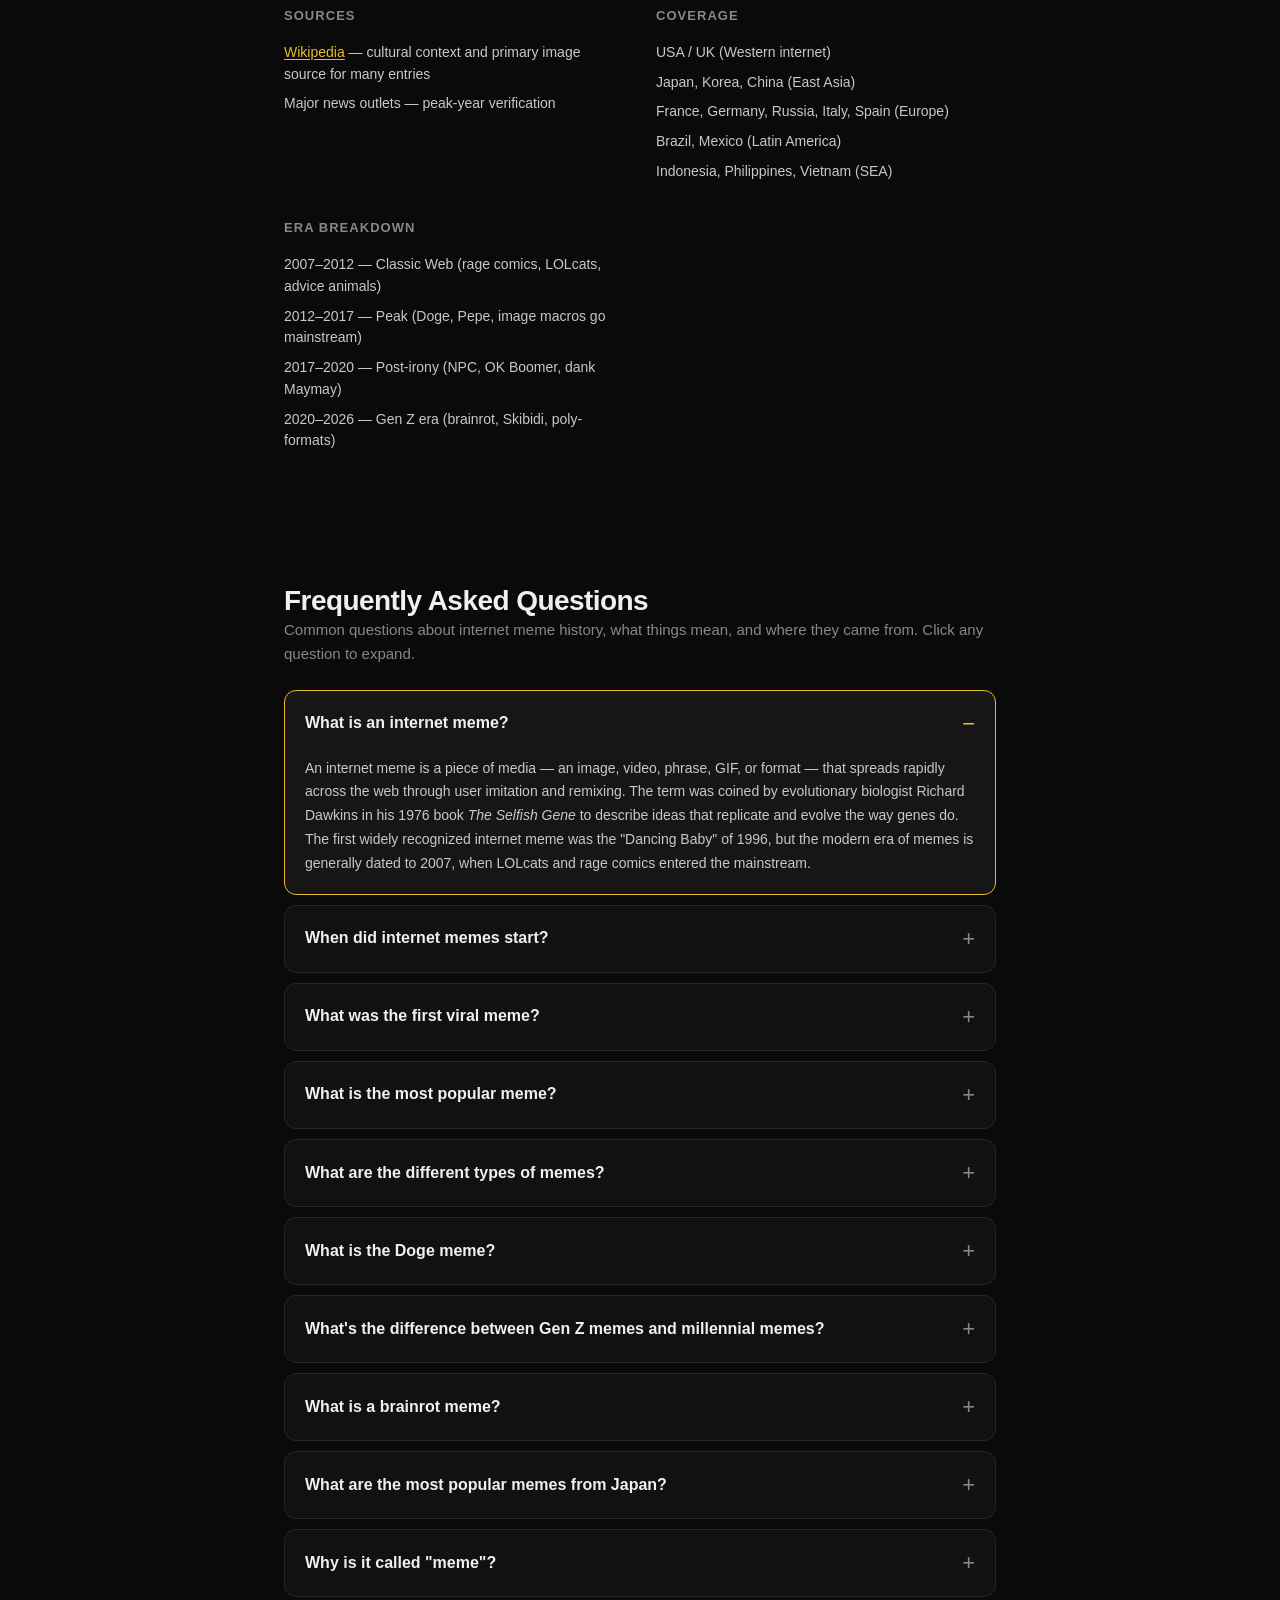
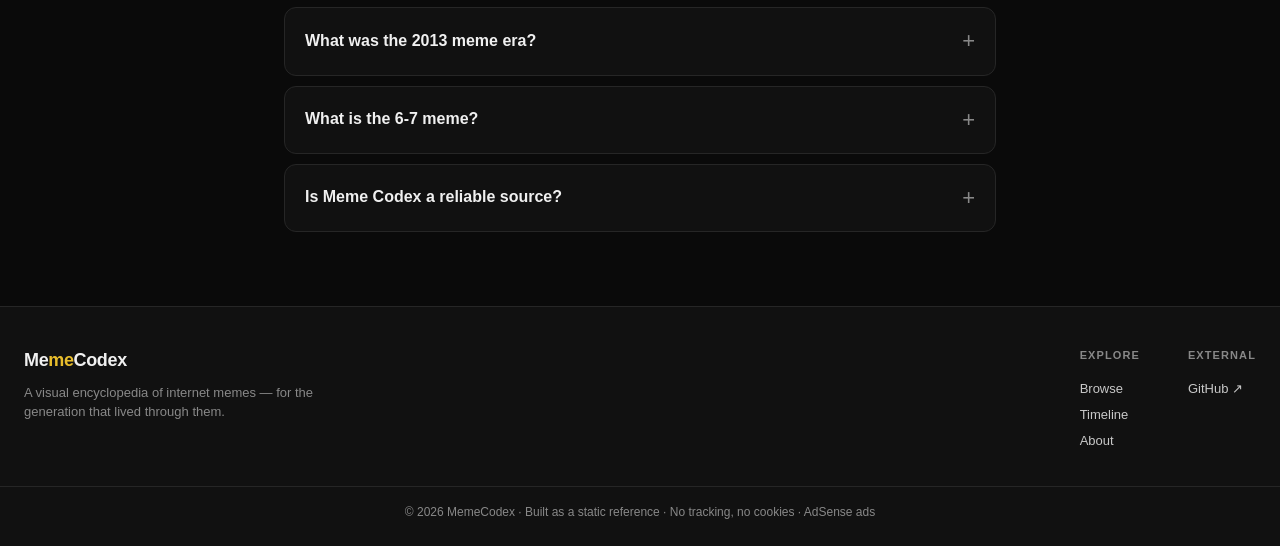
==== commit ce4dd38a: "chore(data): add 27 new memes (Bicep Heart, Code Rot, Microsoft 365 Outage, Fortnite Pirate Shop Tok" ====
--- a/about.html
+++ b/about.html
@@ -4,7 +4,7 @@
   <meta charset="UTF-8">
   <meta name="viewport" content="width=device-width, initial-scale=1.0">
   <title>About Meme Codex — Internet Meme Encyclopedia, Sources, Coverage &amp; FAQ</title>
-  <meta name="description" content="About Meme Codex: a curated reference of 400+ iconic internet memes from 2007 to 2026, with origins, meanings, a 4-era breakdown, year-by-year timeline, and a 13-question FAQ. Sources, coverage, and editorial process.">
+  <meta name="description" content="About Meme Codex: a curated reference of 420+ iconic internet memes from 2007 to 2026, with origins, meanings, a 4-era breakdown, year-by-year timeline, and a 13-question FAQ. Sources, coverage, and editorial process.">
   <meta name="keywords" content="meme encyclopedia, meme codex about, internet meme history, meme sources, meme coverage, list of memes, viral memes timeline">
   <meta name="author" content="Meme Codex">
   <meta name="robots" content="index, follow, max-image-preview:large">
@@ -16,14 +16,14 @@
   <meta property="og:type" content="article">
   <meta property="og:site_name" content="Meme Codex">
   <meta property="og:title" content="About Meme Codex — Internet Meme Encyclopedia">
-  <meta property="og:description" content="400+ iconic internet memes from around the world, with origins, meanings, and a timeline from 2007 to 2026.">
+  <meta property="og:description" content="420+ iconic internet memes from around the world, with origins, meanings, and a timeline from 2007 to 2026.">
   <meta property="og:url" content="https://getquickfire.com/about.html">
   <meta property="og:image" content="https://getquickfire.com/og-image.svg">
 
   <!-- Twitter Card -->
   <meta name="twitter:card" content="summary_large_image">
   <meta name="twitter:title" content="About Meme Codex — Internet Meme Encyclopedia">
-  <meta name="twitter:description" content="400+ iconic internet memes, with origins, meanings, and a 4-era timeline. Sources, coverage, FAQ.">
+  <meta name="twitter:description" content="420+ iconic internet memes, with origins, meanings, and a 4-era timeline. Sources, coverage, FAQ.">
   <meta name="twitter:image" content="https://getquickfire.com/og-image.svg">
 
   <!-- JSON-LD Schema: FAQPage -->
@@ -157,7 +157,7 @@
         <circle cx="11" cy="11" r="8"></circle>
         <path d="m21 21-4.34-4.34"></path>
       </svg>
-      <input type="search" placeholder="Search 400+ memes…" disabled aria-label="Search memes">
+      <input type="search" placeholder="Search 420+ memes…" disabled aria-label="Search memes">
     </div>
   </div>
 </header>
@@ -167,7 +167,7 @@
   <div class="section-inner narrow">
     <span class="eyebrow">About Meme Codex</span>
     <h1 class="page-title">The internet's inside jokes, <span class="accent">decoded</span>.</h1>
-    <p class="page-sub">A curated reference of 400+ iconic internet memes from 2007 to 2026, with origins, meanings, a 4-era breakdown, and a 13-question FAQ. Built for the millennial generation.</p>
+    <p class="page-sub">A curated reference of 420+ iconic internet memes from 2007 to 2026, with origins, meanings, a 4-era breakdown, and a 13-question FAQ. Built for the millennial generation.</p>
     <a href="index.html" class="page-cta">Browse the codex →</a>
   </div>
 </section>
@@ -178,7 +178,7 @@
     <div class="tldr-box" role="note" aria-label="Key takeaways">
       <span class="tldr-label">Key Takeaways</span>
       <ul class="tldr-list">
-        <li><strong>400+ memes catalogued</strong> across 4 eras (Classic Web 2007–2012, Peak 2012–2017, Post-Irony 2017–2020, Gen Z 2020–2026) and 33 countries.</li>
+        <li><strong>420+ memes catalogued</strong> across 4 eras (Classic Web 2007–2012, Peak 2012–2017, Post-Irony 2017–2020, Gen Z 2020–2026) and 34 countries.</li>
         <li><strong>Each entry includes</strong> the year it went viral, country of origin, category (image macro, video, audio, character, etc.), and a plain-English explanation of what it means and how it's used.</li>
         <li><strong>Coverage spans the US and UK,</strong> plus Japan, Korea, China, France, Germany, Russia, Italy, Brazil, Mexico, the Philippines, India, Thailand, and others — memes from around the world, not just the Anglosphere.</li>
         <li><strong>Built for millennials</strong> who want to understand what their kids and timelines are referencing, without diving into TikTok chaos.</li>
@@ -186,7 +186,7 @@
     </div>
 
     <h2 class="seo-h2">What is Meme Codex?</h2>
-    <p><strong>Meme Codex</strong> is a curated visual encyclopedia of 400+ internet memes. It documents the <em>origin</em>, <em>meaning</em>, and <em>peak year</em> of every entry, with a year-by-year timeline and a regional breakdown. The site is <a href="https://github.com/zuttohimadakara-art/meme-codex" target="_blank" rel="noopener">open source on GitHub</a> and has no tracking or cookies. Ad slots are filled via Google AdSense.</p>
+    <p><strong>Meme Codex</strong> is a curated visual encyclopedia of 420+ internet memes. It documents the <em>origin</em>, <em>meaning</em>, and <em>peak year</em> of every entry, with a year-by-year timeline and a regional breakdown. The site is <a href="https://github.com/zuttohimadakara-art/meme-codex" target="_blank" rel="noopener">open source on GitHub</a> and has no tracking or cookies. Ad slots are filled via Google AdSense.</p>
     <p class="editorial-disclaimer"><strong>Editorial disclaimer.</strong> Meme Codex is a historical and educational reference. Entries describe internet phenomena and the cultural context around them; they do not endorse, encourage, or provide instructions for any behavior, stunt, substance, or trend documented in the catalog. Several entries touch on subjects that can be sensitive &mdash; including internet challenges, body modification, and adult-themed subcultures &mdash; because the encyclopedia's purpose is to document them, not to promote them. Any description of a dangerous or harmful trend is followed by a clear "do not attempt" note where the risk is non-trivial. If you see an entry that you believe crosses the line from documentation into glorification, please <a href="https://github.com/zuttohimadakara-art/meme-codex/issues" target="_blank" rel="noopener">open an issue on GitHub</a>.</p>
 
     <h2 class="seo-h2">The 4 eras of internet memes</h2>
@@ -259,7 +259,7 @@
 <section class="about-section" id="about">
   <div class="section-inner narrow">
     <h2 class="section-title">About the Codex</h2>
-    <p>This is a curated visual reference of 400+ internet memes from around the world, aimed at the millennial generation who lived through them. It is not exhaustive — it's a starting point for understanding what your younger relatives, coworkers, and timeline are referencing.</p>
+    <p>This is a curated visual reference of 420+ internet memes from around the world, aimed at the millennial generation who lived through them. It is not exhaustive — it's a starting point for understanding what your younger relatives, coworkers, and timeline are referencing.</p>
     <p>Each entry includes the origin, meaning, peak year, and where it came from. Sources are cited per-entry, with most data drawn from Wikipedia and major news outlets.</p>
     <p>The site is open source on <a href="https://github.com/zuttohimadakara-art/meme-codex" target="_blank" rel="noopener">GitHub</a>. Have a meme that's missing? Open an issue.</p>
 
